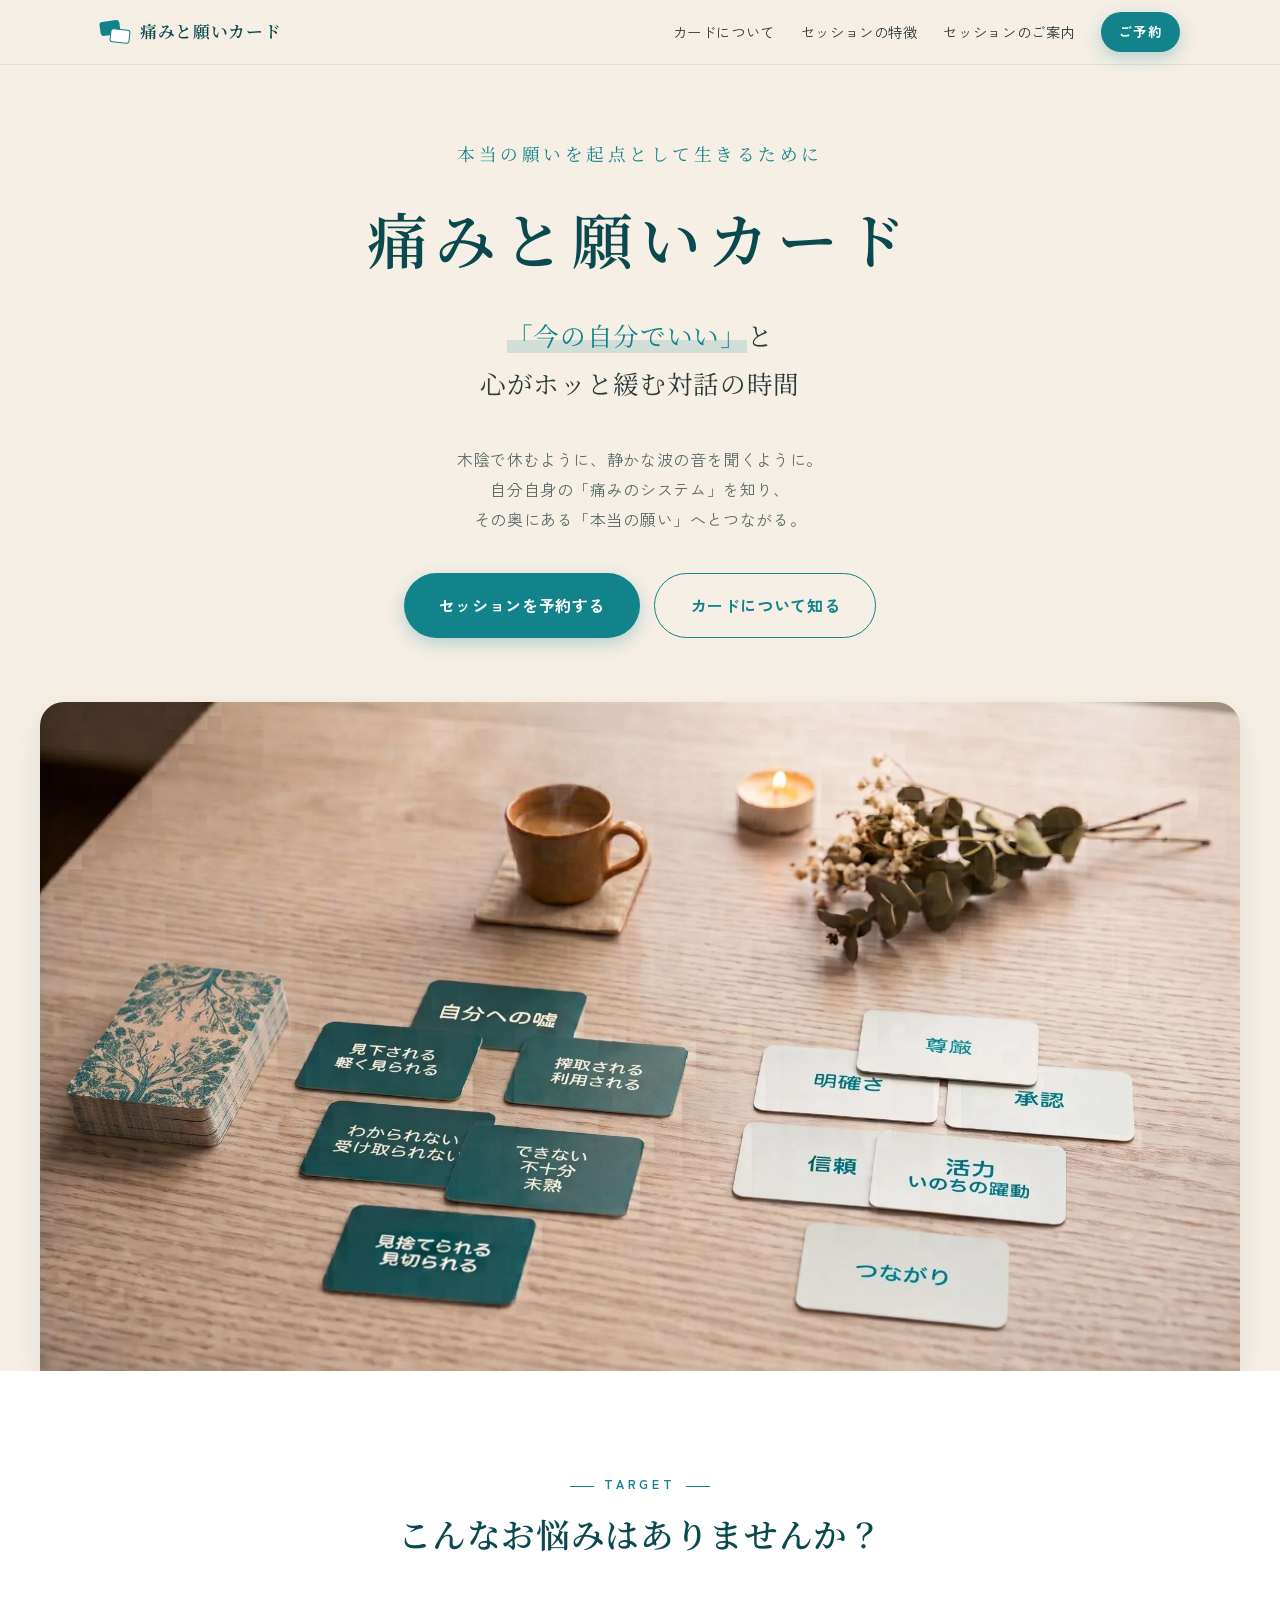
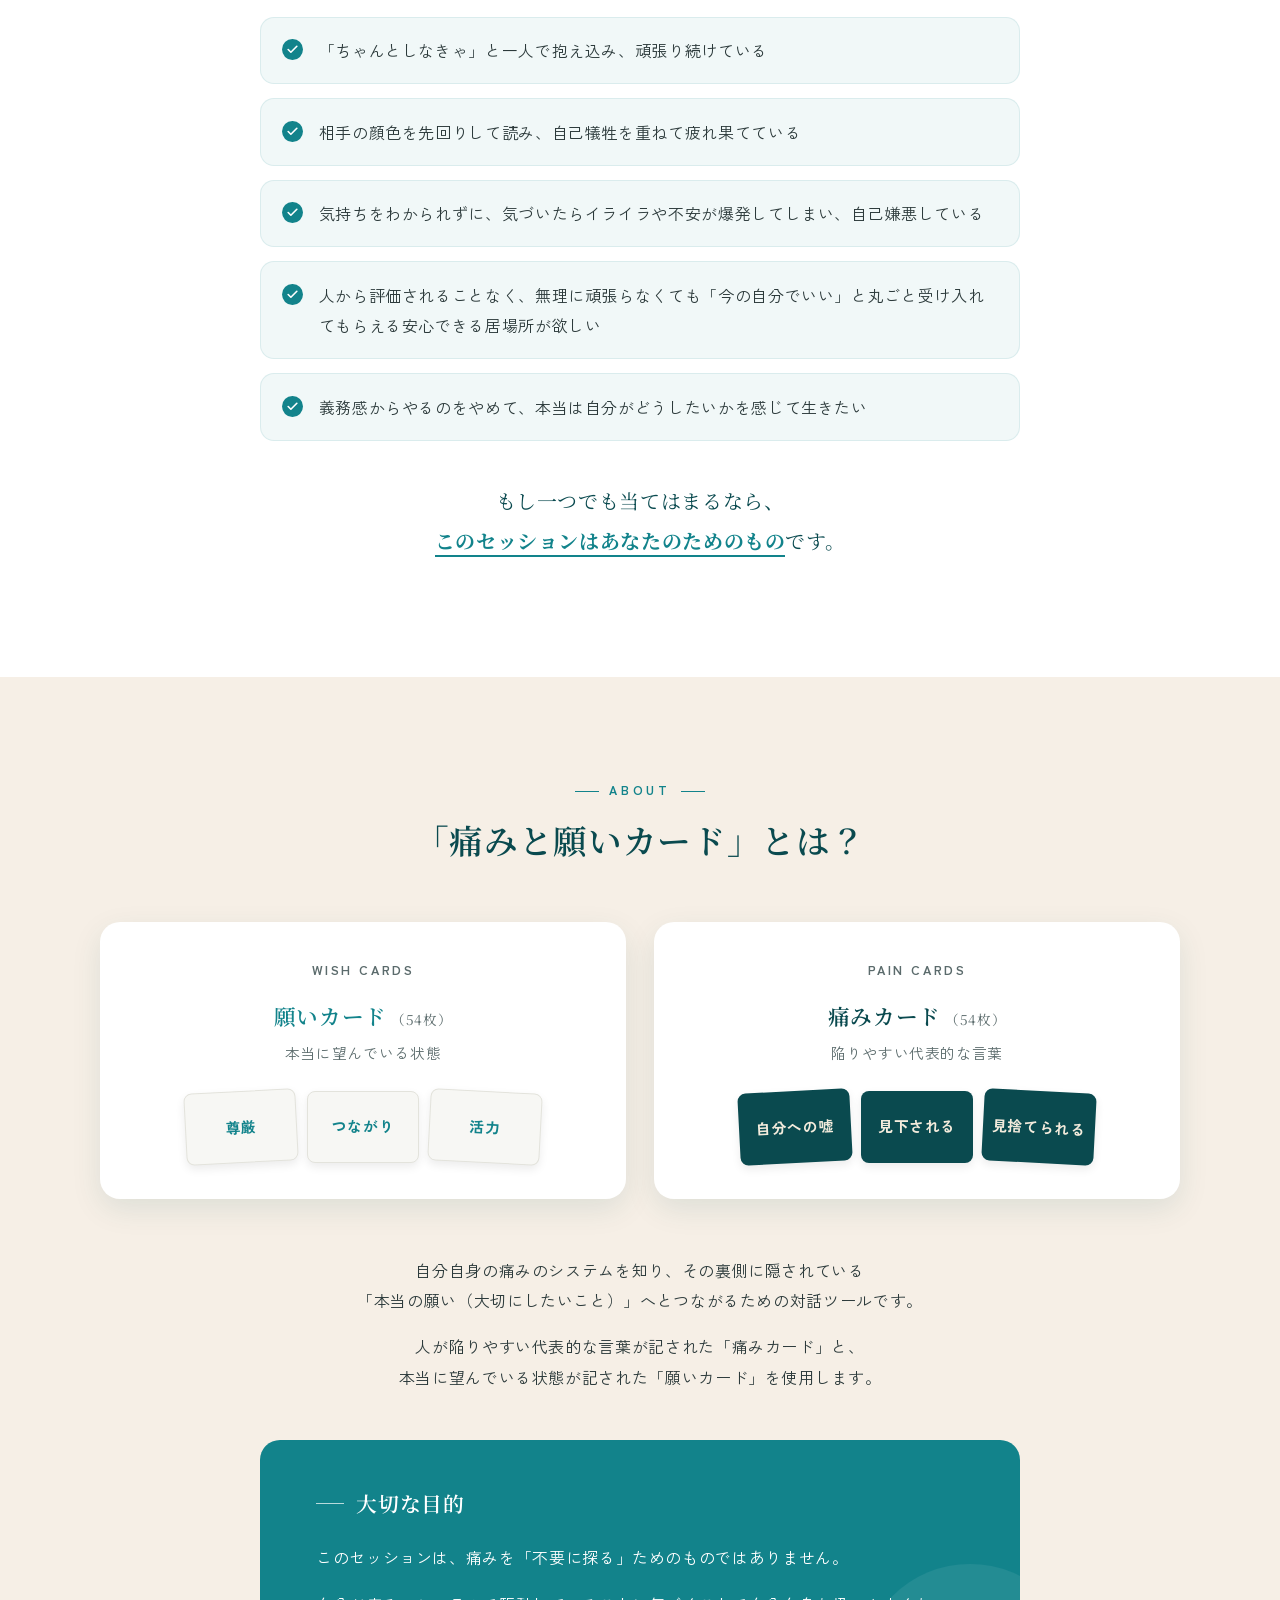
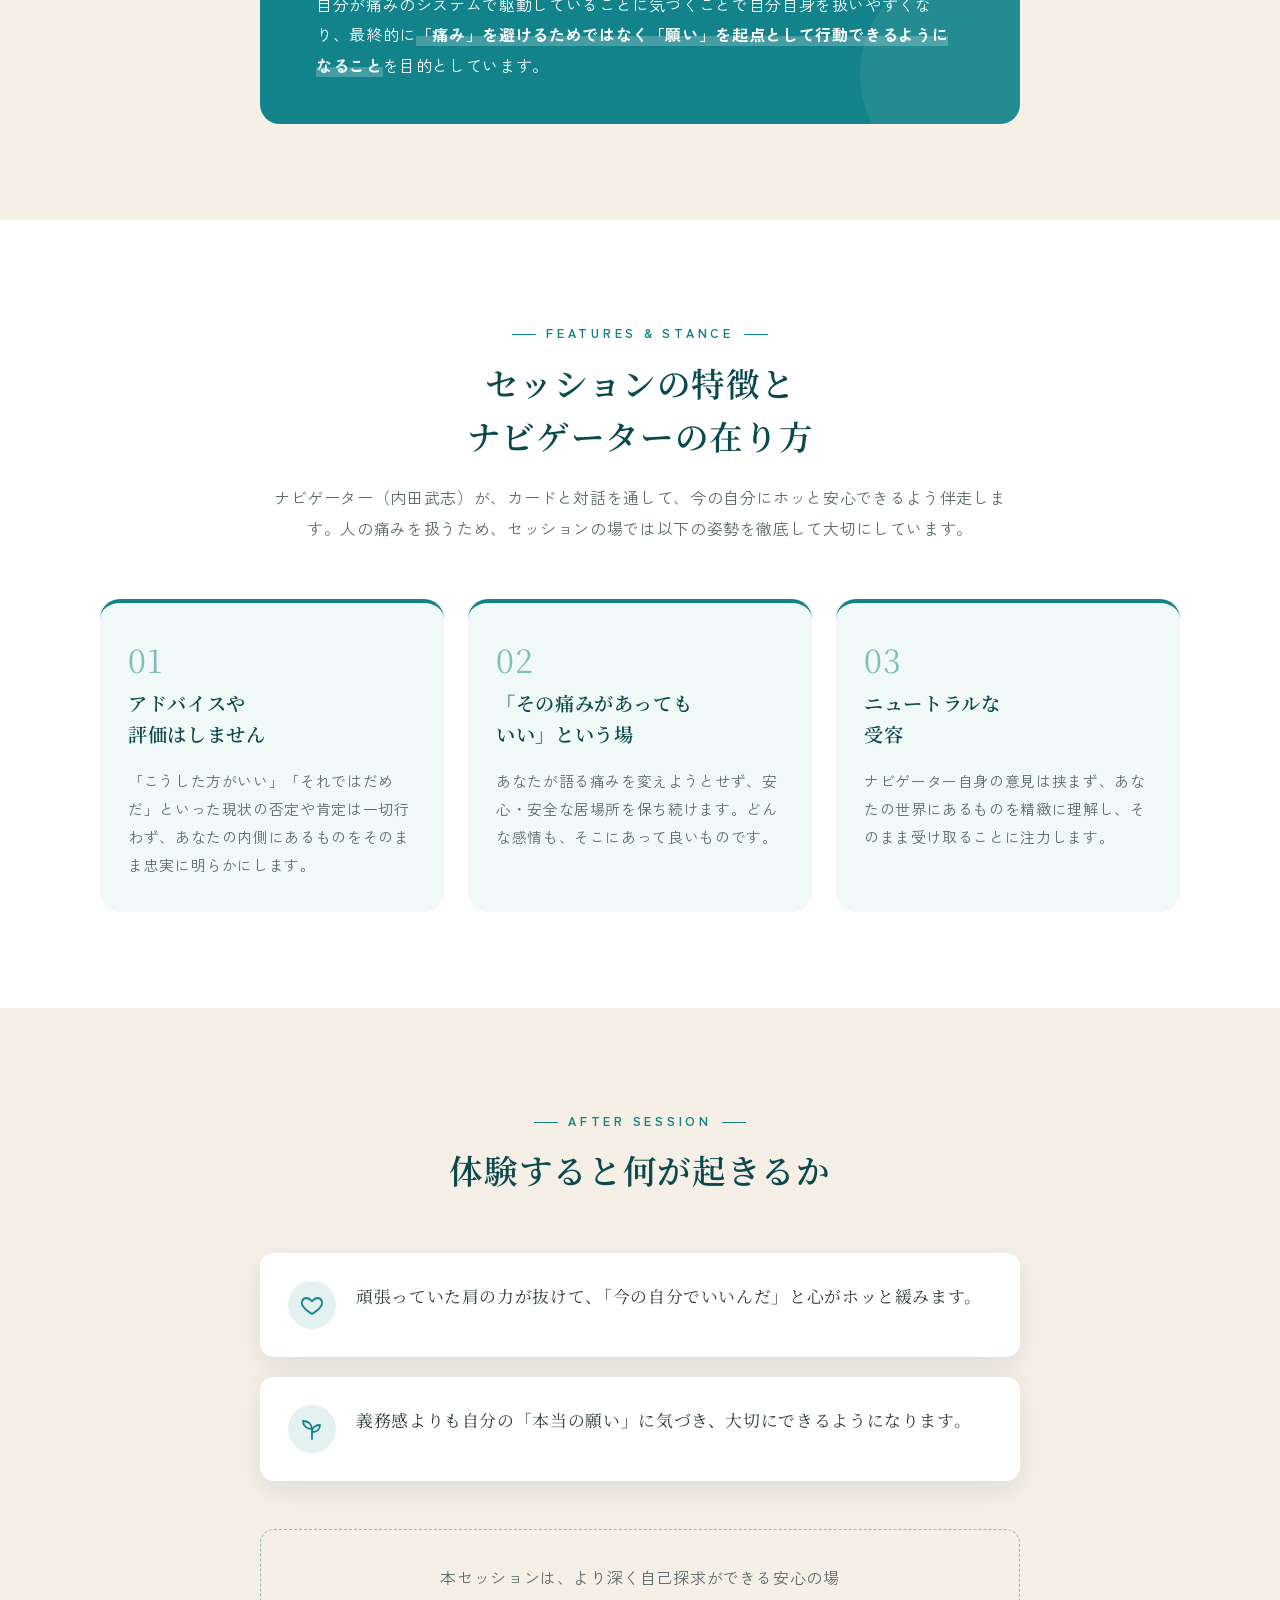
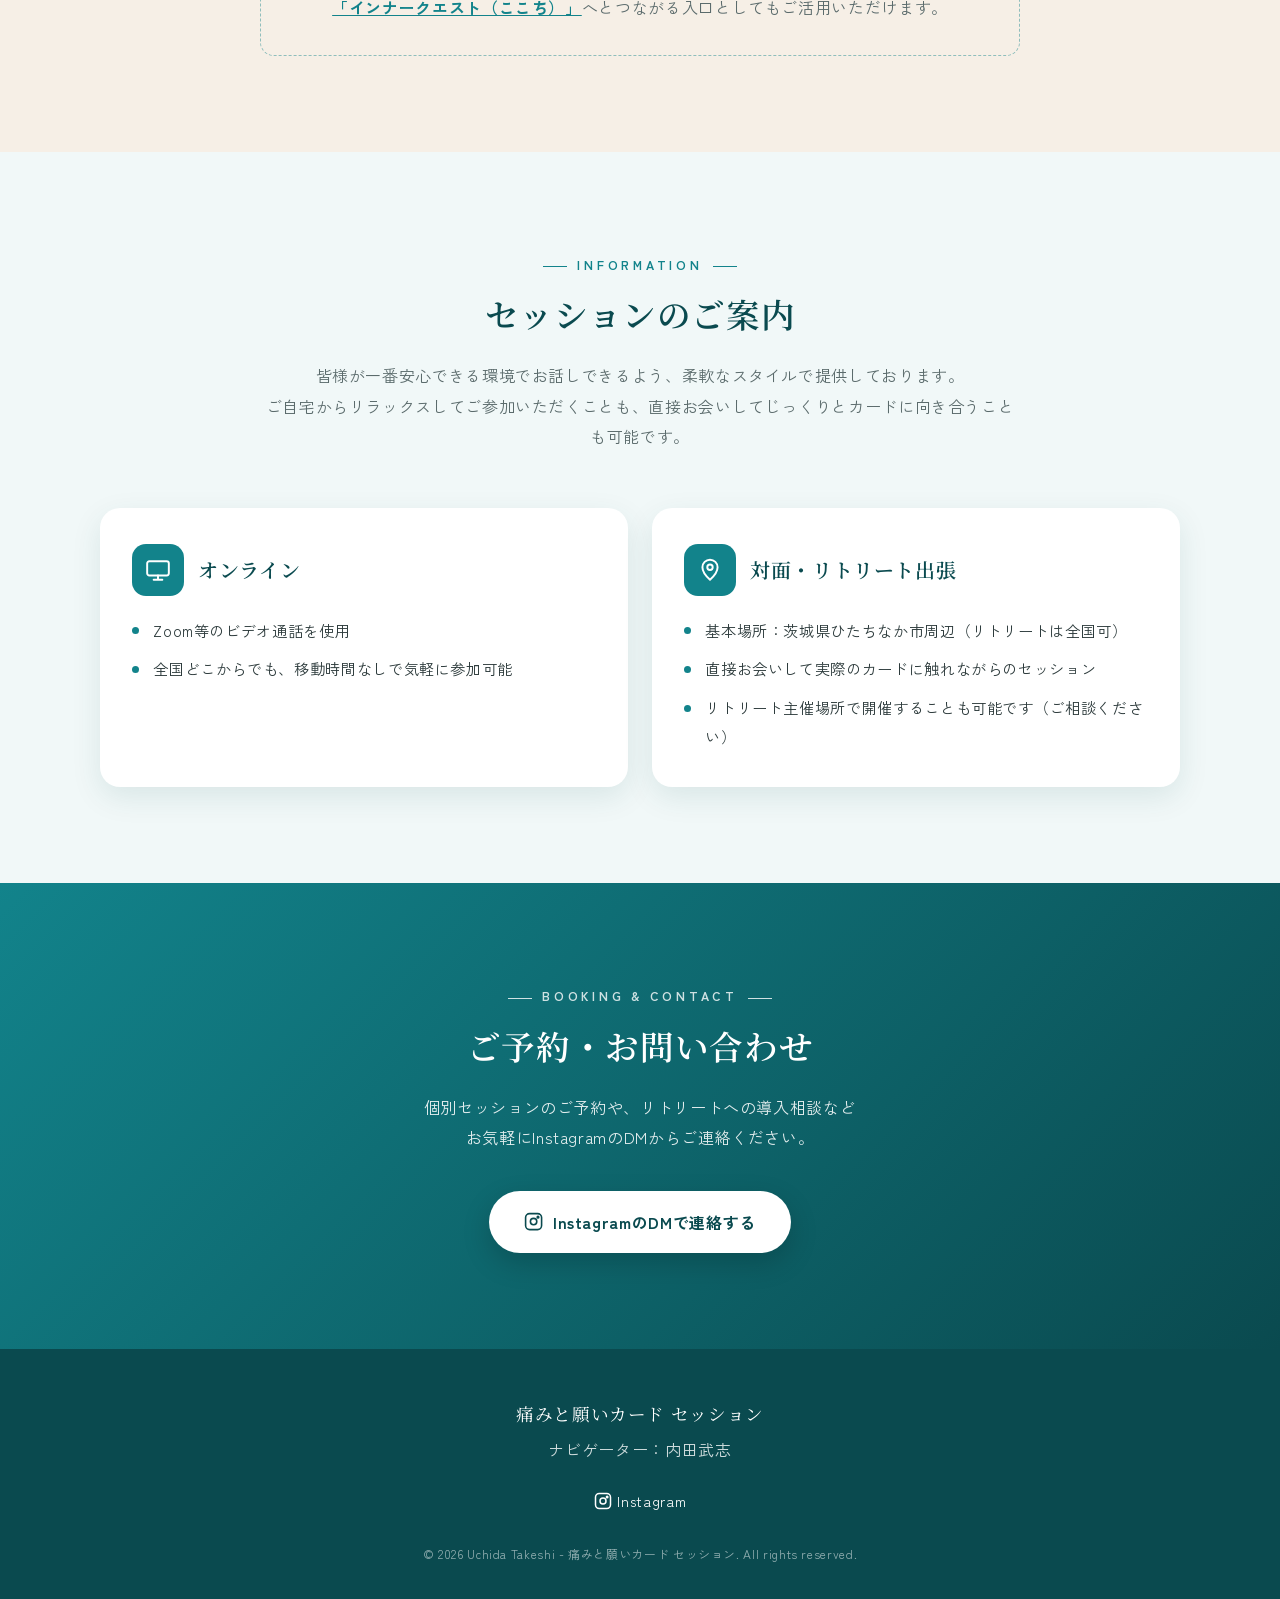
==== index.html @ 3045fc8a "Add landing page for 痛みと願いカード session Single-file responsive LP (index.html) using #12838b as the ma" ====
<!DOCTYPE html>
<html lang="ja">
<head>
  <meta charset="UTF-8">
  <meta name="viewport" content="width=device-width, initial-scale=1">
  <title>痛みと願いカード セッション｜本当の願いを起点として生きるために</title>
  <meta name="description" content="「今の自分でいい」と心がホッと緩む対話の時間。自分自身の「痛みのシステム」を知り、その奥にある「本当の願い」へとつながる、痛みと願いカードの個別セッション。オンライン・対面（茨城県ひたちなか市周辺）・リトリート出張に対応。">
  <meta name="theme-color" content="#12838b">

  <meta property="og:type" content="website">
  <meta property="og:title" content="痛みと願いカード セッション">
  <meta property="og:description" content="「今の自分でいい」と心がホッと緩む対話の時間。痛みのシステムを知り、その奥にある本当の願いへとつながる。">
  <meta property="og:image" content="https://tgunship.github.io/landing_page/images/ogp.jpg">
  <meta property="og:locale" content="ja_JP">
  <meta name="twitter:card" content="summary_large_image">

  <link rel="preconnect" href="https://fonts.googleapis.com">
  <link rel="preconnect" href="https://fonts.gstatic.com" crossorigin>
  <link href="https://fonts.googleapis.com/css2?family=Noto+Serif+JP:wght@400;500;600&family=Zen+Kaku+Gothic+New:wght@400;500;700&display=swap" rel="stylesheet">

  <style>
    :root {
      --main: #12838b;
      --main-dark: #0c5f65;
      --main-deep: #0a4a4f;
      --main-light: #e3f1f1;
      --main-pale: #f1f8f8;
      --wood: #f6efe6;
      --wood-dark: #e9dccb;
      --ink: #2c3a3b;
      --ink-soft: #5b6b6c;
      --white: #ffffff;
      --radius: 14px;
      --shadow: 0 10px 30px rgba(10, 74, 79, .10);
      --serif: "Noto Serif JP", "Hiragino Mincho ProN", "Yu Mincho", serif;
      --sans: "Zen Kaku Gothic New", "Hiragino Sans", "Yu Gothic", sans-serif;
    }

    *, *::before, *::after { box-sizing: border-box; }
    html { scroll-behavior: smooth; }
    body {
      margin: 0;
      font-family: var(--sans);
      color: var(--ink);
      background: var(--wood);
      line-height: 1.9;
      letter-spacing: .04em;
      -webkit-font-smoothing: antialiased;
    }
    img { max-width: 100%; height: auto; display: block; }
    a { color: var(--main); }
    p { margin: 0 0 1em; }

    .container { width: min(1080px, 100% - 32px); margin-inline: auto; }
    .narrow { width: min(760px, 100% - 32px); margin-inline: auto; }

    /* ---------- Header ---------- */
    .header {
      position: sticky; top: 0; z-index: 50;
      background: rgba(246, 239, 230, .9);
      backdrop-filter: blur(8px);
      -webkit-backdrop-filter: blur(8px);
      border-bottom: 1px solid rgba(18, 131, 139, .12);
    }
    .header__inner {
      display: flex; align-items: center; justify-content: space-between;
      height: 64px;
    }
    .logo {
      font-family: var(--serif); font-weight: 600; font-size: 1.05rem;
      color: var(--main-deep); text-decoration: none;
      display: flex; align-items: center; gap: .6em;
    }
    .logo__mark { position: relative; width: 30px; height: 22px; flex-shrink: 0; }
    .logo__mark::before, .logo__mark::after {
      content: ""; position: absolute; width: 20px; height: 14px; border-radius: 3px;
    }
    .logo__mark::before { left: 0; top: 0; background: var(--main); transform: rotate(-8deg); }
    .logo__mark::after { right: 0; bottom: 0; background: var(--white); border: 1.5px solid var(--main); transform: rotate(6deg); }
    .nav { display: flex; gap: 1.6rem; align-items: center; }
    .nav a { color: var(--ink); text-decoration: none; font-size: .9rem; }
    .nav a:hover { color: var(--main); }
    .nav .btn { padding: .55em 1.3em; font-size: .85rem; }
    @media (max-width: 820px) { .nav a:not(.btn) { display: none; } }

    /* ---------- Buttons ---------- */
    .btn {
      display: inline-flex; align-items: center; justify-content: center; gap: .6em;
      background: var(--main); color: var(--white) !important;
      text-decoration: none; font-weight: 700;
      padding: 1em 2.2em; border-radius: 999px;
      box-shadow: 0 6px 18px rgba(18, 131, 139, .28);
      transition: background .2s, transform .2s, box-shadow .2s;
    }
    .btn:hover { background: var(--main-dark); transform: translateY(-2px); box-shadow: 0 10px 24px rgba(18, 131, 139, .32); }
    .btn--outline {
      background: transparent; color: var(--main) !important;
      border: 1.5px solid var(--main); box-shadow: none;
    }
    .btn--outline:hover { background: var(--main); color: var(--white) !important; }
    .btn svg { width: 1.2em; height: 1.2em; flex-shrink: 0; }

    /* ---------- Section common ---------- */
    section { padding: 96px 0; }
    @media (max-width: 640px) { section { padding: 72px 0; } }
    .section-head { text-align: center; margin-bottom: 56px; }
    .eyebrow {
      display: inline-block; font-size: .78rem; font-weight: 700;
      letter-spacing: .3em; color: var(--main);
      margin-bottom: .8em;
    }
    .eyebrow::before, .eyebrow::after {
      content: ""; display: inline-block; width: 24px; height: 1px;
      background: currentColor; vertical-align: middle; margin: 0 .8em;
    }
    .section-title {
      font-family: var(--serif); font-weight: 600;
      font-size: clamp(1.45rem, 3.6vw, 2.1rem);
      line-height: 1.6; margin: 0; color: var(--main-deep);
    }
    .lead { color: var(--ink-soft); margin-top: 1.2em; }

    /* ---------- Hero ---------- */
    .hero { padding: 72px 0 0; text-align: center; overflow: hidden; }
    .hero__sub {
      font-family: var(--serif); color: var(--main);
      font-size: clamp(.95rem, 2.4vw, 1.1rem); letter-spacing: .2em;
      margin-bottom: 1.4em;
    }
    .hero__title {
      font-family: var(--serif); font-weight: 600;
      font-size: clamp(2.2rem, 7vw, 3.8rem);
      line-height: 1.4; margin: 0 0 .5em; color: var(--main-deep);
      letter-spacing: .12em;
    }
    .hero__catch {
      font-family: var(--serif); font-size: clamp(1.15rem, 3.4vw, 1.6rem);
      line-height: 1.9; margin: 0 0 1.4em; color: var(--ink);
    }
    .hero__catch em {
      font-style: normal; color: var(--main);
      background: linear-gradient(transparent 65%, rgba(18, 131, 139, .16) 65%);
    }
    .hero__text { color: var(--ink-soft); margin-bottom: 2.4em; }
    @media (max-width: 640px) {
      .hero { padding-top: 56px; }
      .hero__text { font-size: .9rem; letter-spacing: .02em; }
    }
    .hero__actions { display: flex; gap: 14px; justify-content: center; flex-wrap: wrap; }
    .hero__visual {
      margin: 64px auto 0; width: min(1200px, 100% - 32px);
      border-radius: 24px 24px 0 0; overflow: hidden;
      box-shadow: var(--shadow);
    }
    .hero__visual img { width: 100%; aspect-ratio: 2000 / 1116; object-fit: cover; }

    /* ---------- Target ---------- */
    .target { background: var(--white); }
    .check-list { list-style: none; padding: 0; margin: 0; display: grid; gap: 14px; }
    .check-list li {
      position: relative; padding: 1.1em 1.4em 1.1em 3.6em;
      background: var(--main-pale); border-radius: var(--radius);
      border: 1px solid rgba(18, 131, 139, .1);
    }
    .check-list li::before {
      content: ""; position: absolute; left: 1.3em; top: 1.35em;
      width: 1.3em; height: 1.3em; border-radius: 50%;
      background: var(--main) url("data:image/svg+xml,%3Csvg xmlns='http://www.w3.org/2000/svg' viewBox='0 0 24 24' fill='none' stroke='white' stroke-width='3' stroke-linecap='round' stroke-linejoin='round'%3E%3Cpolyline points='20 6 9 17 4 12'/%3E%3C/svg%3E") center / 62% no-repeat;
    }
    .target__msg {
      margin-top: 40px; text-align: center;
      font-family: var(--serif); font-size: clamp(1.05rem, 2.8vw, 1.25rem);
      color: var(--main-deep); line-height: 2;
    }
    .target__msg strong { color: var(--main); border-bottom: 2px solid var(--main); }

    /* ---------- About ---------- */
    .about__cards {
      display: grid; grid-template-columns: 1fr 1fr; gap: 28px;
      margin-bottom: 56px;
    }
    @media (max-width: 720px) { .about__cards { grid-template-columns: 1fr; } }
    .deck {
      background: var(--white); border-radius: 20px; padding: 36px 28px;
      box-shadow: var(--shadow); text-align: center;
    }
    .deck__label { font-size: .8rem; font-weight: 700; letter-spacing: .2em; color: var(--ink-soft); }
    .deck__name { font-family: var(--serif); font-size: 1.35rem; font-weight: 600; margin: .2em 0 .1em; }
    .deck__name small { font-size: .85rem; font-weight: 400; margin-left: .3em; color: var(--ink-soft); }
    .deck__desc { font-size: .92rem; color: var(--ink-soft); margin-bottom: 24px; }
    .mini-cards { display: flex; justify-content: center; gap: 10px; flex-wrap: wrap; }
    .mini-card {
      width: 112px; height: 72px; border-radius: 8px;
      display: grid; place-items: center; text-align: center;
      font-weight: 700; font-size: .92rem; line-height: 1.4;
      box-shadow: 0 4px 10px rgba(0,0,0,.08);
    }
    .mini-card:nth-child(1) { transform: rotate(-3deg); }
    .mini-card:nth-child(3) { transform: rotate(3deg); }
    .deck--pain .deck__name { color: var(--main-deep); }
    .deck--pain .mini-card { background: var(--main-deep); color: #f3ebdc; }
    .deck--wish .deck__name { color: var(--main); }
    .deck--wish .mini-card { background: #f7f7f4; color: var(--main); border: 1px solid #e3e3dc; }
    @media (max-width: 640px) {
      .deck { padding: 32px 16px; }
      .mini-cards { gap: 6px; flex-wrap: nowrap; }
      .mini-card { width: 92px; height: 62px; font-size: .8rem; }
    }

    .about__body { text-align: center; }
    .about__body p { color: var(--ink); }
    .purpose {
      margin-top: 48px; background: var(--main); color: var(--white);
      border-radius: 20px; padding: 44px clamp(24px, 5vw, 56px);
      position: relative; overflow: hidden;
    }
    .purpose::after {
      content: ""; position: absolute; right: -60px; bottom: -60px;
      width: 220px; height: 220px; border-radius: 50%;
      background: rgba(255,255,255,.07);
    }
    .purpose h3 {
      font-family: var(--serif); font-weight: 600; font-size: 1.3rem;
      margin: 0 0 .9em; display: flex; align-items: center; gap: .6em;
    }
    .purpose h3::before { content: ""; width: 28px; height: 1px; background: rgba(255,255,255,.7); }
    .purpose p { position: relative; z-index: 1; }
    .purpose p:last-child { margin-bottom: 0; }
    .purpose strong { background: linear-gradient(transparent 60%, rgba(255,255,255,.22) 60%); }

    /* ---------- Features ---------- */
    .features { background: var(--white); }
    .features__grid { display: grid; grid-template-columns: repeat(3, 1fr); gap: 24px; }
    @media (max-width: 860px) { .features__grid { grid-template-columns: 1fr; } }
    .feature {
      background: var(--main-pale); border-radius: 20px; padding: 40px 28px 32px;
      border-top: 4px solid var(--main);
    }
    .feature__num {
      font-family: var(--serif); font-size: 2rem; color: var(--main);
      line-height: 1; opacity: .5; margin-bottom: .4em;
    }
    .feature h3 {
      font-family: var(--serif); font-weight: 600; font-size: 1.2rem;
      line-height: 1.6; margin: 0 0 .9em; color: var(--main-deep);
    }
    .feature p { font-size: .93rem; color: var(--ink-soft); margin: 0; }

    /* ---------- After ---------- */
    .after__list { display: grid; gap: 20px; margin: 0 0 48px; padding: 0; list-style: none; }
    .after__list li {
      display: flex; gap: 20px; align-items: flex-start;
      background: var(--white); border-radius: var(--radius);
      padding: 28px; box-shadow: var(--shadow);
      font-family: var(--serif); font-size: 1.05rem; line-height: 1.9;
    }
    .after__icon {
      flex-shrink: 0; width: 48px; height: 48px; border-radius: 50%;
      background: var(--main-light); display: grid; place-items: center; color: var(--main);
    }
    .after__icon svg { width: 24px; height: 24px; }
    .after__next {
      text-align: center; padding: 32px 24px;
      border: 1px dashed rgba(18, 131, 139, .45); border-radius: var(--radius);
      color: var(--ink-soft);
    }
    .after__next a { font-weight: 700; }

    /* ---------- Information ---------- */
    .info { background: var(--main-pale); }
    .plans { display: grid; grid-template-columns: 1fr 1fr; gap: 24px; }
    @media (max-width: 720px) { .plans { grid-template-columns: 1fr; } }
    .plan {
      background: var(--white); border-radius: 20px; padding: 36px 32px;
      box-shadow: var(--shadow);
    }
    .plan__head { display: flex; align-items: center; gap: 14px; margin-bottom: 20px; }
    .plan__icon {
      width: 52px; height: 52px; border-radius: 14px; flex-shrink: 0;
      background: var(--main); color: var(--white); display: grid; place-items: center;
    }
    .plan__icon svg { width: 26px; height: 26px; }
    .plan h3 { font-family: var(--serif); font-weight: 600; font-size: 1.25rem; margin: 0; color: var(--main-deep); }
    .plan ul { margin: 0; padding: 0; list-style: none; display: grid; gap: 10px; }
    .plan li { position: relative; padding-left: 1.4em; font-size: .95rem; }
    .plan li::before {
      content: ""; position: absolute; left: 0; top: .78em;
      width: 7px; height: 7px; border-radius: 50%; background: var(--main);
    }

    /* ---------- Contact ---------- */
    .contact {
      background: linear-gradient(135deg, var(--main) 0%, var(--main-deep) 100%);
      color: var(--white); text-align: center;
    }
    .contact .eyebrow { color: rgba(255,255,255,.8); }
    .contact .section-title { color: var(--white); }
    .contact p { color: rgba(255,255,255,.88); }
    .contact .btn {
      background: var(--white); color: var(--main-deep) !important;
      margin-top: 1.4em; box-shadow: 0 10px 28px rgba(0,0,0,.18);
    }
    .contact .btn:hover { background: var(--wood); }

    /* ---------- Footer ---------- */
    .footer { background: var(--main-deep); color: rgba(255,255,255,.8); padding: 48px 0 32px; text-align: center; }
    .footer__name { font-family: var(--serif); font-size: 1.1rem; color: var(--white); margin-bottom: .2em; }
    .footer__nav { display: flex; justify-content: center; gap: 1.4em; margin: 1.4em 0; }
    .footer__nav a { color: var(--white); display: inline-flex; align-items: center; gap: .4em; text-decoration: none; font-size: .9rem; }
    .footer__nav a:hover { text-decoration: underline; }
    .footer__nav svg { width: 18px; height: 18px; }
    .footer small { font-size: .75rem; opacity: .7; }

    /* ---------- Fade-in ---------- */
    .reveal { opacity: 0; transform: translateY(24px); transition: opacity .9s ease, transform .9s ease; }
    .reveal.is-visible { opacity: 1; transform: none; }
    @media (prefers-reduced-motion: reduce) {
      html { scroll-behavior: auto; }
      .reveal { opacity: 1; transform: none; transition: none; }
    }

    .pc-only { display: inline; }
    @media (max-width: 640px) { .pc-only { display: none; } }
  </style>
</head>
<body>

  <!-- Header -->
  <header class="header">
    <div class="container header__inner">
      <a href="#top" class="logo"><span class="logo__mark" aria-hidden="true"></span>痛みと願いカード</a>
      <nav class="nav" aria-label="メインナビゲーション">
        <a href="#about">カードについて</a>
        <a href="#features">セッションの特徴</a>
        <a href="#info">セッションのご案内</a>
        <a href="#contact" class="btn">ご予約</a>
      </nav>
    </div>
  </header>

  <main id="top">

    <!-- Hero -->
    <section class="hero">
      <div class="narrow">
        <p class="hero__sub reveal">本当の願いを起点として生きるために</p>
        <h1 class="hero__title reveal">痛みと願いカード</h1>
        <p class="hero__catch reveal"><em>「今の自分でいい」</em>と<br>心がホッと緩む対話の時間</p>
        <p class="hero__text reveal">
          木陰で休むように、静かな波の音を聞くように。<br>
          自分自身の「痛みのシステム」を知り、<br>
          その奥にある「本当の願い」へとつながる。
        </p>
        <div class="hero__actions reveal">
          <a href="#contact" class="btn">セッションを予約する</a>
          <a href="#about" class="btn btn--outline">カードについて知る</a>
        </div>
      </div>
      <div class="hero__visual reveal">
        <picture>
          <source srcset="images/hero.webp" type="image/webp">
          <img src="images/hero.jpg" width="2000" height="1116"
               alt="木のテーブルの上に並べられた痛みカード（深緑）と願いカード（白）。痛みカードには「自分への嘘」「見下される」、願いカードには「尊厳」「つながり」などの言葉が記されている">
        </picture>
      </div>
    </section>

    <!-- Target -->
    <section class="target" id="target">
      <div class="narrow">
        <div class="section-head reveal">
          <span class="eyebrow">TARGET</span>
          <h2 class="section-title">こんなお悩みはありませんか？</h2>
        </div>
        <ul class="check-list">
          <li class="reveal">「ちゃんとしなきゃ」と一人で抱え込み、頑張り続けている</li>
          <li class="reveal">相手の顔色を先回りして読み、自己犠牲を重ねて疲れ果てている</li>
          <li class="reveal">気持ちをわかられずに、気づいたらイライラや不安が爆発してしまい、自己嫌悪している</li>
          <li class="reveal">人から評価されることなく、無理に頑張らなくても「今の自分でいい」と丸ごと受け入れてもらえる安心できる居場所が欲しい</li>
          <li class="reveal">義務感からやるのをやめて、本当は自分がどうしたいかを感じて生きたい</li>
        </ul>
        <p class="target__msg reveal">もし一つでも当てはまるなら、<br><strong>このセッションはあなたのためのもの</strong>です。</p>
      </div>
    </section>

    <!-- About -->
    <section class="about" id="about">
      <div class="container">
        <div class="section-head reveal">
          <span class="eyebrow">ABOUT</span>
          <h2 class="section-title">「痛みと願いカード」とは？</h2>
        </div>

        <div class="about__cards">
          <div class="deck deck--wish reveal">
            <p class="deck__label">WISH CARDS</p>
            <p class="deck__name">願いカード<small>（54枚）</small></p>
            <p class="deck__desc">本当に望んでいる状態</p>
            <div class="mini-cards" aria-hidden="true">
              <span class="mini-card">尊厳</span>
              <span class="mini-card">つながり</span>
              <span class="mini-card">活力</span>
            </div>
          </div>
          <div class="deck deck--pain reveal">
            <p class="deck__label">PAIN CARDS</p>
            <p class="deck__name">痛みカード<small>（54枚）</small></p>
            <p class="deck__desc">陥りやすい代表的な言葉</p>
            <div class="mini-cards" aria-hidden="true">
              <span class="mini-card">自分への嘘</span>
              <span class="mini-card">見下される</span>
              <span class="mini-card">見捨てられる</span>
            </div>
          </div>
        </div>

        <div class="narrow about__body reveal">
          <p>自分自身の痛みのシステムを知り、その裏側に隠されている<br class="pc-only">「本当の願い（大切にしたいこと）」へとつながるための対話ツールです。</p>
          <p>人が陥りやすい代表的な言葉が記された「痛みカード」と、<br class="pc-only">本当に望んでいる状態が記された「願いカード」を使用します。</p>
        </div>

        <div class="narrow purpose reveal">
          <h3>大切な目的</h3>
          <p>このセッションは、痛みを「不要に探る」ためのものではありません。</p>
          <p>自分が痛みのシステムで駆動していることに気づくことで自分自身を扱いやすくなり、最終的に<strong>「痛み」を避けるためではなく「願い」を起点として行動できるようになること</strong>を目的としています。</p>
        </div>
      </div>
    </section>

    <!-- Features -->
    <section class="features" id="features">
      <div class="container">
        <div class="section-head reveal">
          <span class="eyebrow">FEATURES &amp; STANCE</span>
          <h2 class="section-title">セッションの特徴と<br>ナビゲーターの在り方</h2>
          <p class="lead narrow">ナビゲーター（内田武志）が、カードと対話を通して、今の自分にホッと安心できるよう伴走します。人の痛みを扱うため、セッションの場では以下の姿勢を徹底して大切にしています。</p>
        </div>
        <div class="features__grid">
          <article class="feature reveal">
            <div class="feature__num">01</div>
            <h3>アドバイスや<br>評価はしません</h3>
            <p>「こうした方がいい」「それではだめだ」といった現状の否定や肯定は一切行わず、あなたの内側にあるものをそのまま忠実に明らかにします。</p>
          </article>
          <article class="feature reveal">
            <div class="feature__num">02</div>
            <h3>「その痛みがあっても<br>いい」という場</h3>
            <p>あなたが語る痛みを変えようとせず、安心・安全な居場所を保ち続けます。どんな感情も、そこにあって良いものです。</p>
          </article>
          <article class="feature reveal">
            <div class="feature__num">03</div>
            <h3>ニュートラルな<br>受容</h3>
            <p>ナビゲーター自身の意見は挟まず、あなたの世界にあるものを精緻に理解し、そのまま受け取ることに注力します。</p>
          </article>
        </div>
      </div>
    </section>

    <!-- After session -->
    <section class="after" id="after">
      <div class="narrow">
        <div class="section-head reveal">
          <span class="eyebrow">AFTER SESSION</span>
          <h2 class="section-title">体験すると何が起きるか</h2>
        </div>
        <ul class="after__list">
          <li class="reveal">
            <span class="after__icon" aria-hidden="true">
              <svg viewBox="0 0 24 24" fill="none" stroke="currentColor" stroke-width="1.8" stroke-linecap="round" stroke-linejoin="round"><path d="M12 21s-7-4.35-9.5-8.5C.8 9.6 2.5 5 6.5 5c2.1 0 3.5 1.2 5.5 3.2C14 6.2 15.4 5 17.5 5c4 0 5.7 4.6 4 7.5C19 16.65 12 21 12 21z"/></svg>
            </span>
            <span>頑張っていた肩の力が抜けて、「今の自分でいいんだ」と心がホッと緩みます。</span>
          </li>
          <li class="reveal">
            <span class="after__icon" aria-hidden="true">
              <svg viewBox="0 0 24 24" fill="none" stroke="currentColor" stroke-width="1.8" stroke-linecap="round" stroke-linejoin="round"><path d="M12 22V12"/><path d="M12 12C12 7 8 4 3 4c0 5 4 8 9 8z"/><path d="M12 15c0-4 3-7 8-7 0 4-3 7-8 7z"/></svg>
            </span>
            <span>義務感よりも自分の「本当の願い」に気づき、大切にできるようになります。</span>
          </li>
        </ul>
        <div class="after__next reveal">
          本セッションは、より深く自己探求ができる安心の場<br>
          <a href="https://sites.google.com/view/kokochi-innerquest/" target="_blank" rel="noopener">「インナークエスト（ここち）」</a>へとつながる入口としてもご活用いただけます。
        </div>
      </div>
    </section>

    <!-- Information -->
    <section class="info" id="info">
      <div class="container">
        <div class="section-head reveal">
          <span class="eyebrow">INFORMATION</span>
          <h2 class="section-title">セッションのご案内</h2>
          <p class="lead narrow">皆様が一番安心できる環境でお話しできるよう、柔軟なスタイルで提供しております。<br class="pc-only">ご自宅からリラックスしてご参加いただくことも、直接お会いしてじっくりとカードに向き合うことも可能です。</p>
        </div>
        <div class="plans">
          <article class="plan reveal">
            <div class="plan__head">
              <span class="plan__icon" aria-hidden="true">
                <svg viewBox="0 0 24 24" fill="none" stroke="currentColor" stroke-width="1.8" stroke-linecap="round" stroke-linejoin="round"><rect x="2" y="4" width="20" height="13" rx="2"/><path d="M8 21h8M12 17v4"/></svg>
              </span>
              <h3>オンライン</h3>
            </div>
            <ul>
              <li>Zoom等のビデオ通話を使用</li>
              <li>全国どこからでも、移動時間なしで気軽に参加可能</li>
            </ul>
          </article>
          <article class="plan reveal">
            <div class="plan__head">
              <span class="plan__icon" aria-hidden="true">
                <svg viewBox="0 0 24 24" fill="none" stroke="currentColor" stroke-width="1.8" stroke-linecap="round" stroke-linejoin="round"><path d="M12 21s-7-6.2-7-11.5A7 7 0 0 1 19 9.5C19 14.8 12 21 12 21z"/><circle cx="12" cy="9.5" r="2.5"/></svg>
              </span>
              <h3>対面・リトリート出張</h3>
            </div>
            <ul>
              <li>基本場所：茨城県ひたちなか市周辺（リトリートは全国可）</li>
              <li>直接お会いして実際のカードに触れながらのセッション</li>
              <li>リトリート主催場所で開催することも可能です（ご相談ください）</li>
            </ul>
          </article>
        </div>
      </div>
    </section>

    <!-- Contact -->
    <section class="contact" id="contact">
      <div class="narrow">
        <div class="reveal">
          <span class="eyebrow">BOOKING &amp; CONTACT</span>
          <h2 class="section-title">ご予約・お問い合わせ</h2>
          <p class="lead">個別セッションのご予約や、リトリートへの導入相談など<br class="pc-only">お気軽にInstagramのDMからご連絡ください。</p>
          <a href="https://www.instagram.com/takeshi.uchida.5203/" class="btn" target="_blank" rel="noopener">
            <svg viewBox="0 0 24 24" fill="none" stroke="currentColor" stroke-width="2" stroke-linecap="round" stroke-linejoin="round" aria-hidden="true"><rect x="2" y="2" width="20" height="20" rx="5"/><circle cx="12" cy="12" r="4"/><circle cx="17.5" cy="6.5" r="1" fill="currentColor"/></svg>
            InstagramのDMで連絡する
          </a>
        </div>
      </div>
    </section>

  </main>

  <!-- Footer -->
  <footer class="footer">
    <div class="container">
      <p class="footer__name">痛みと願いカード セッション</p>
      <p>ナビゲーター：内田武志</p>
      <nav class="footer__nav" aria-label="SNS">
        <a href="https://www.instagram.com/takeshi.uchida.5203/" target="_blank" rel="noopener">
          <svg viewBox="0 0 24 24" fill="none" stroke="currentColor" stroke-width="2" stroke-linecap="round" stroke-linejoin="round" aria-hidden="true"><rect x="2" y="2" width="20" height="20" rx="5"/><circle cx="12" cy="12" r="4"/><circle cx="17.5" cy="6.5" r="1" fill="currentColor"/></svg>
          Instagram
        </a>
      </nav>
      <small>&copy; 2026 Uchida Takeshi - 痛みと願いカード セッション. All rights reserved.</small>
    </div>
  </footer>

  <script>
    // スクロールでふわっと表示
    (function () {
      var items = document.querySelectorAll('.reveal');
      if (!('IntersectionObserver' in window)) {
        items.forEach(function (el) { el.classList.add('is-visible'); });
        return;
      }
      var io = new IntersectionObserver(function (entries) {
        entries.forEach(function (entry) {
          if (entry.isIntersecting) {
            entry.target.classList.add('is-visible');
            io.unobserve(entry.target);
          }
        });
      }, { rootMargin: '0px 0px -8% 0px' });
      items.forEach(function (el) { io.observe(el); });
    })();
  </script>
</body>
</html>
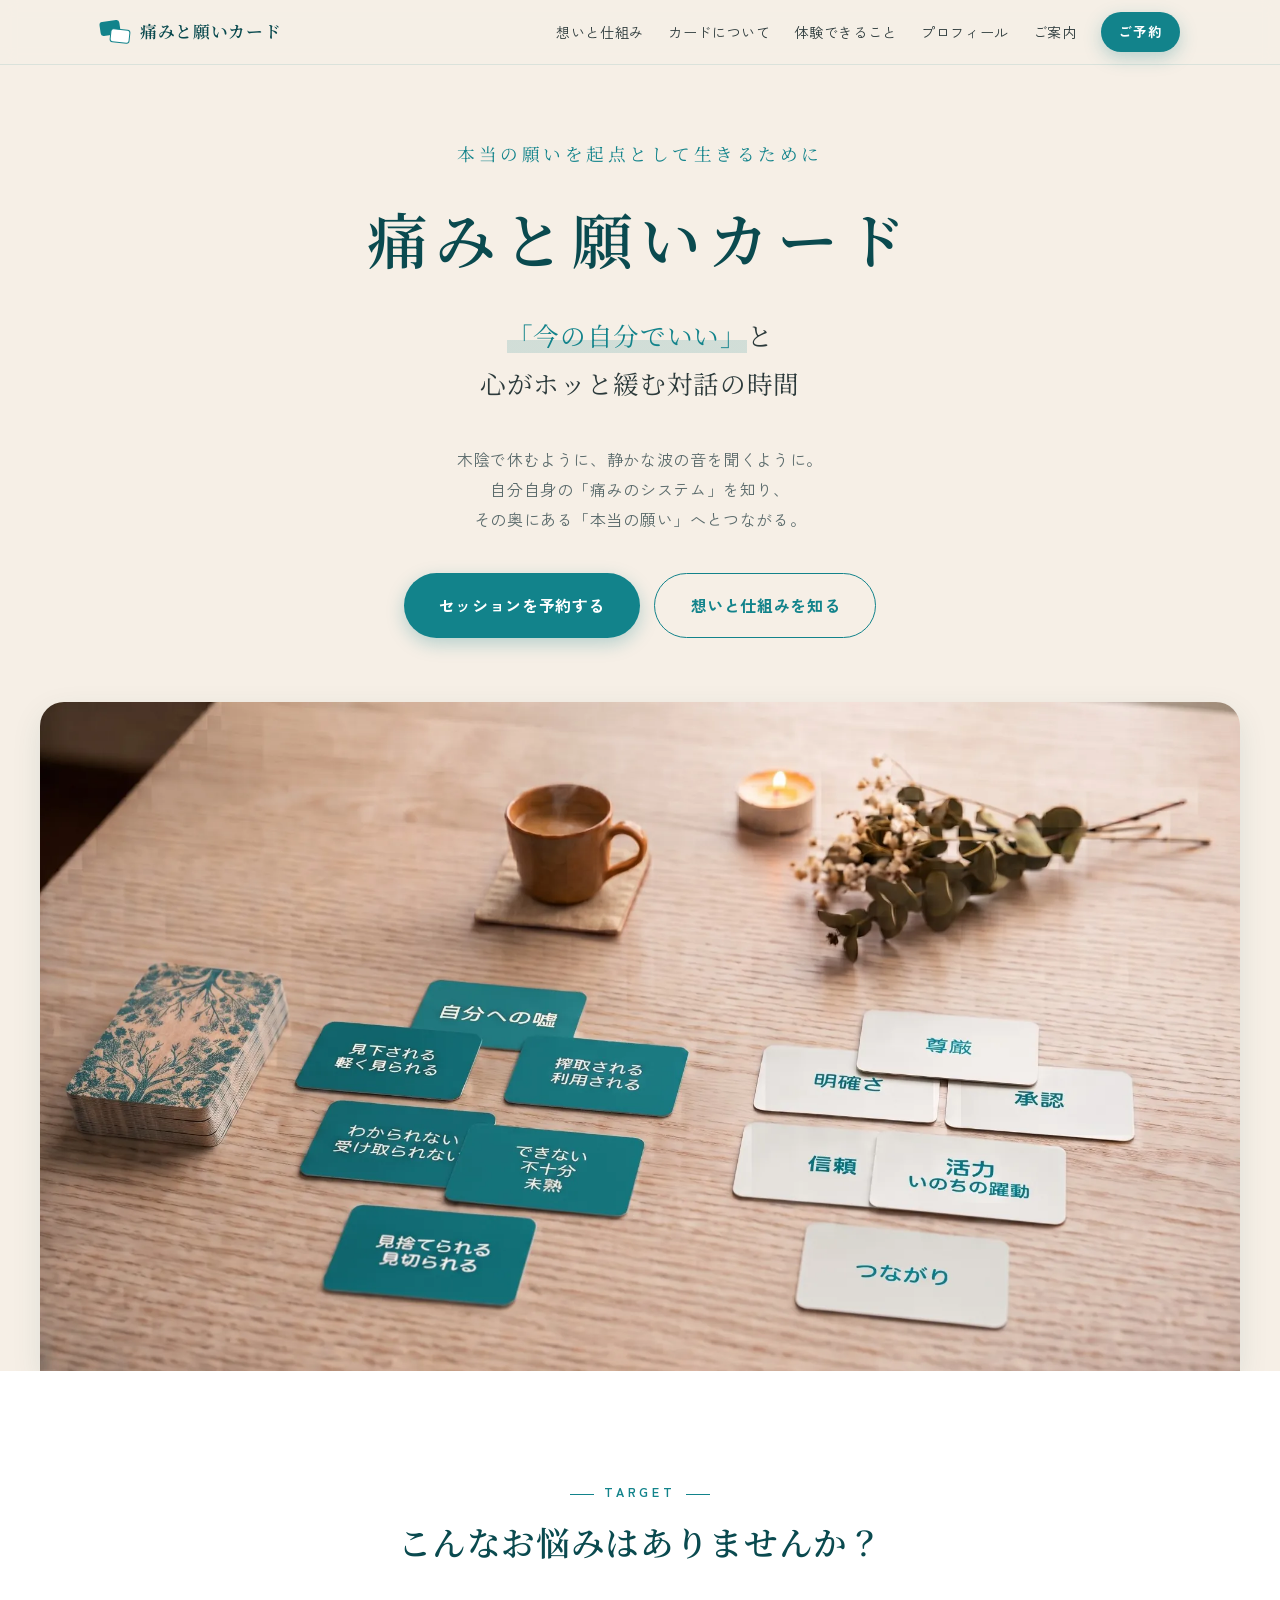
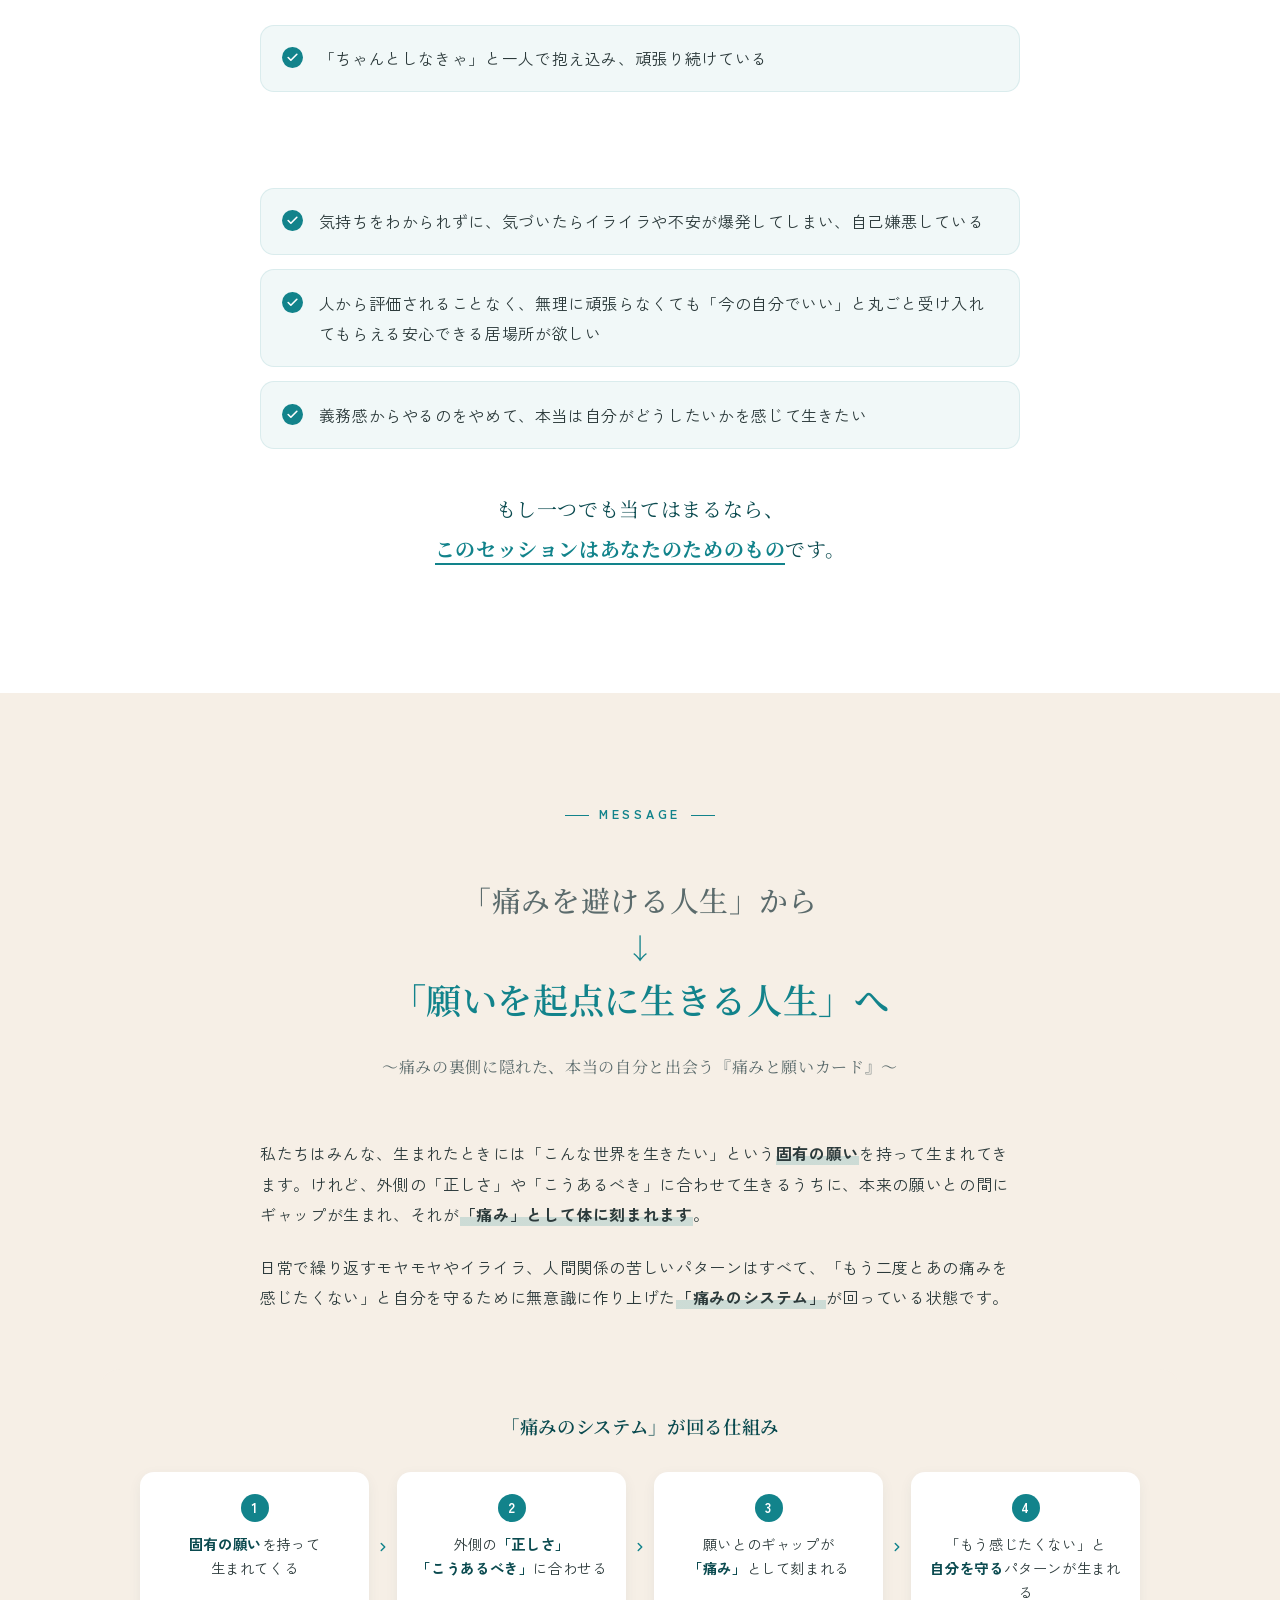
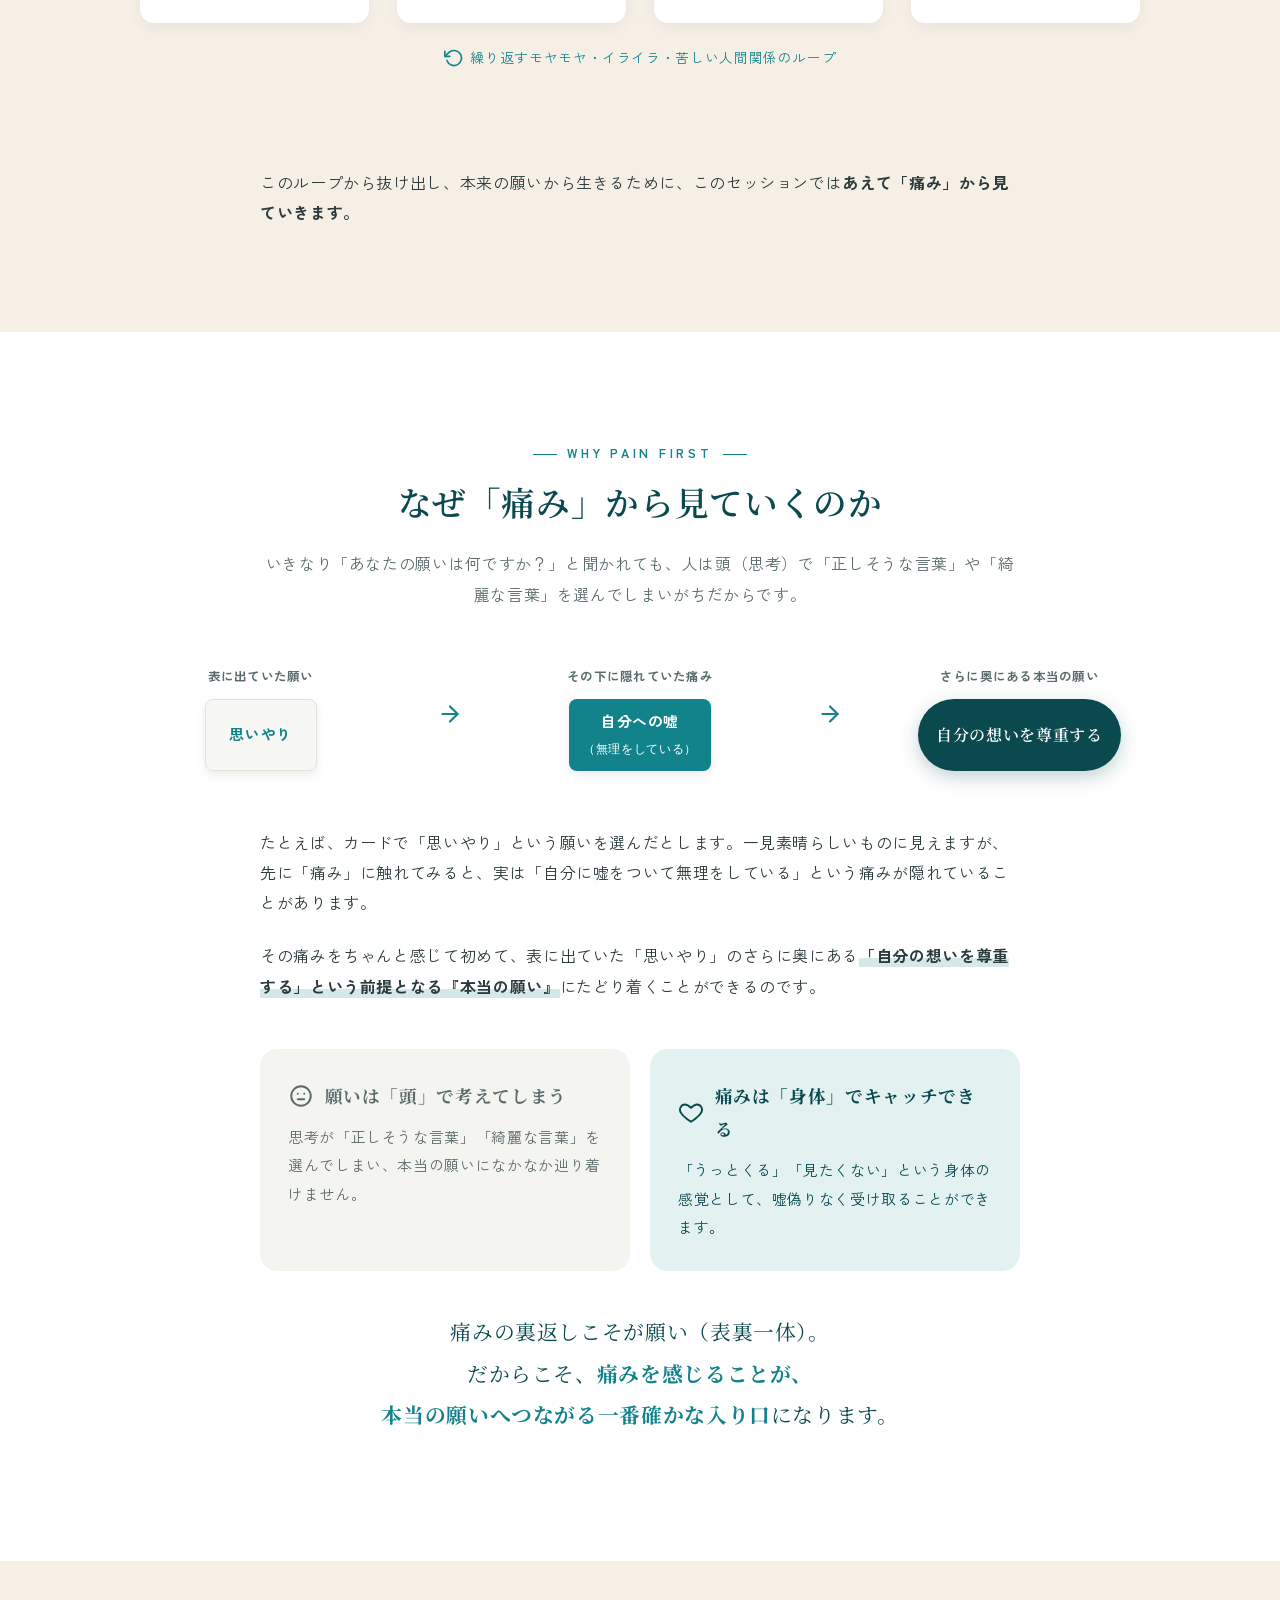
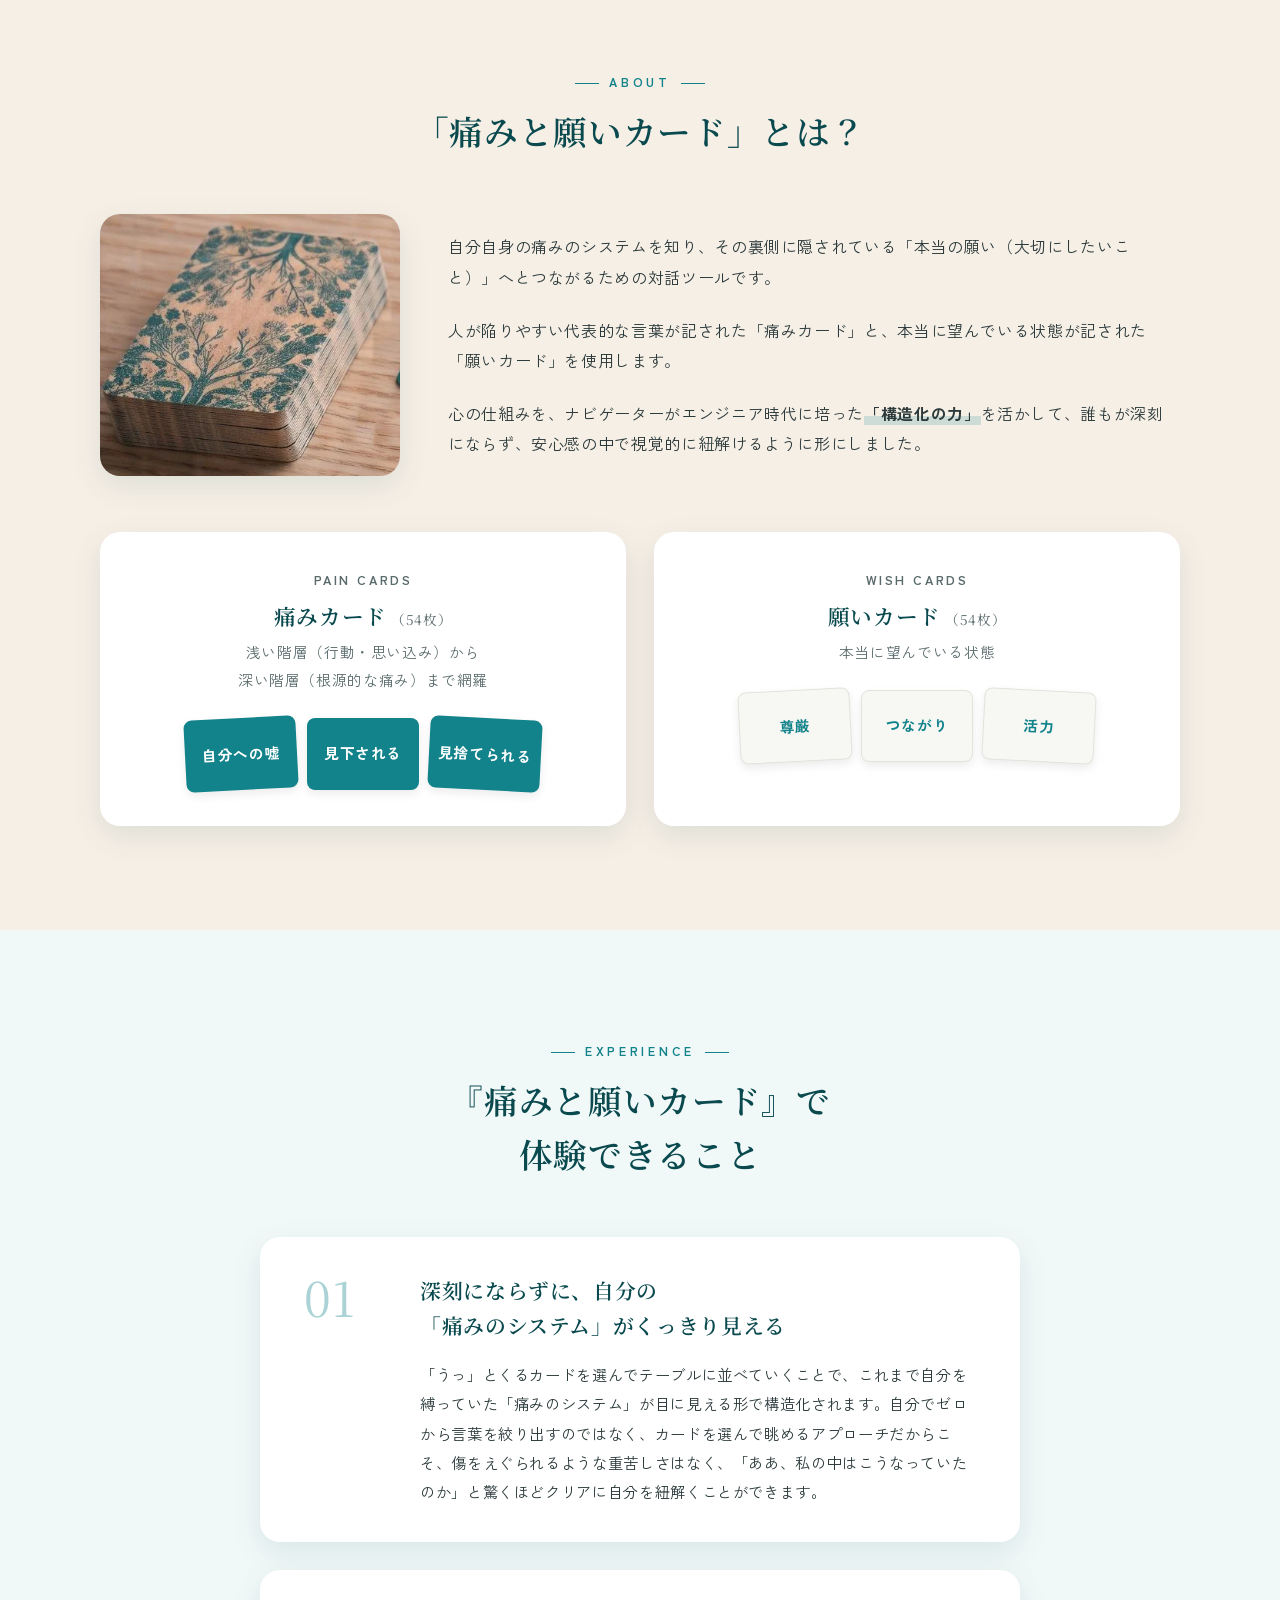
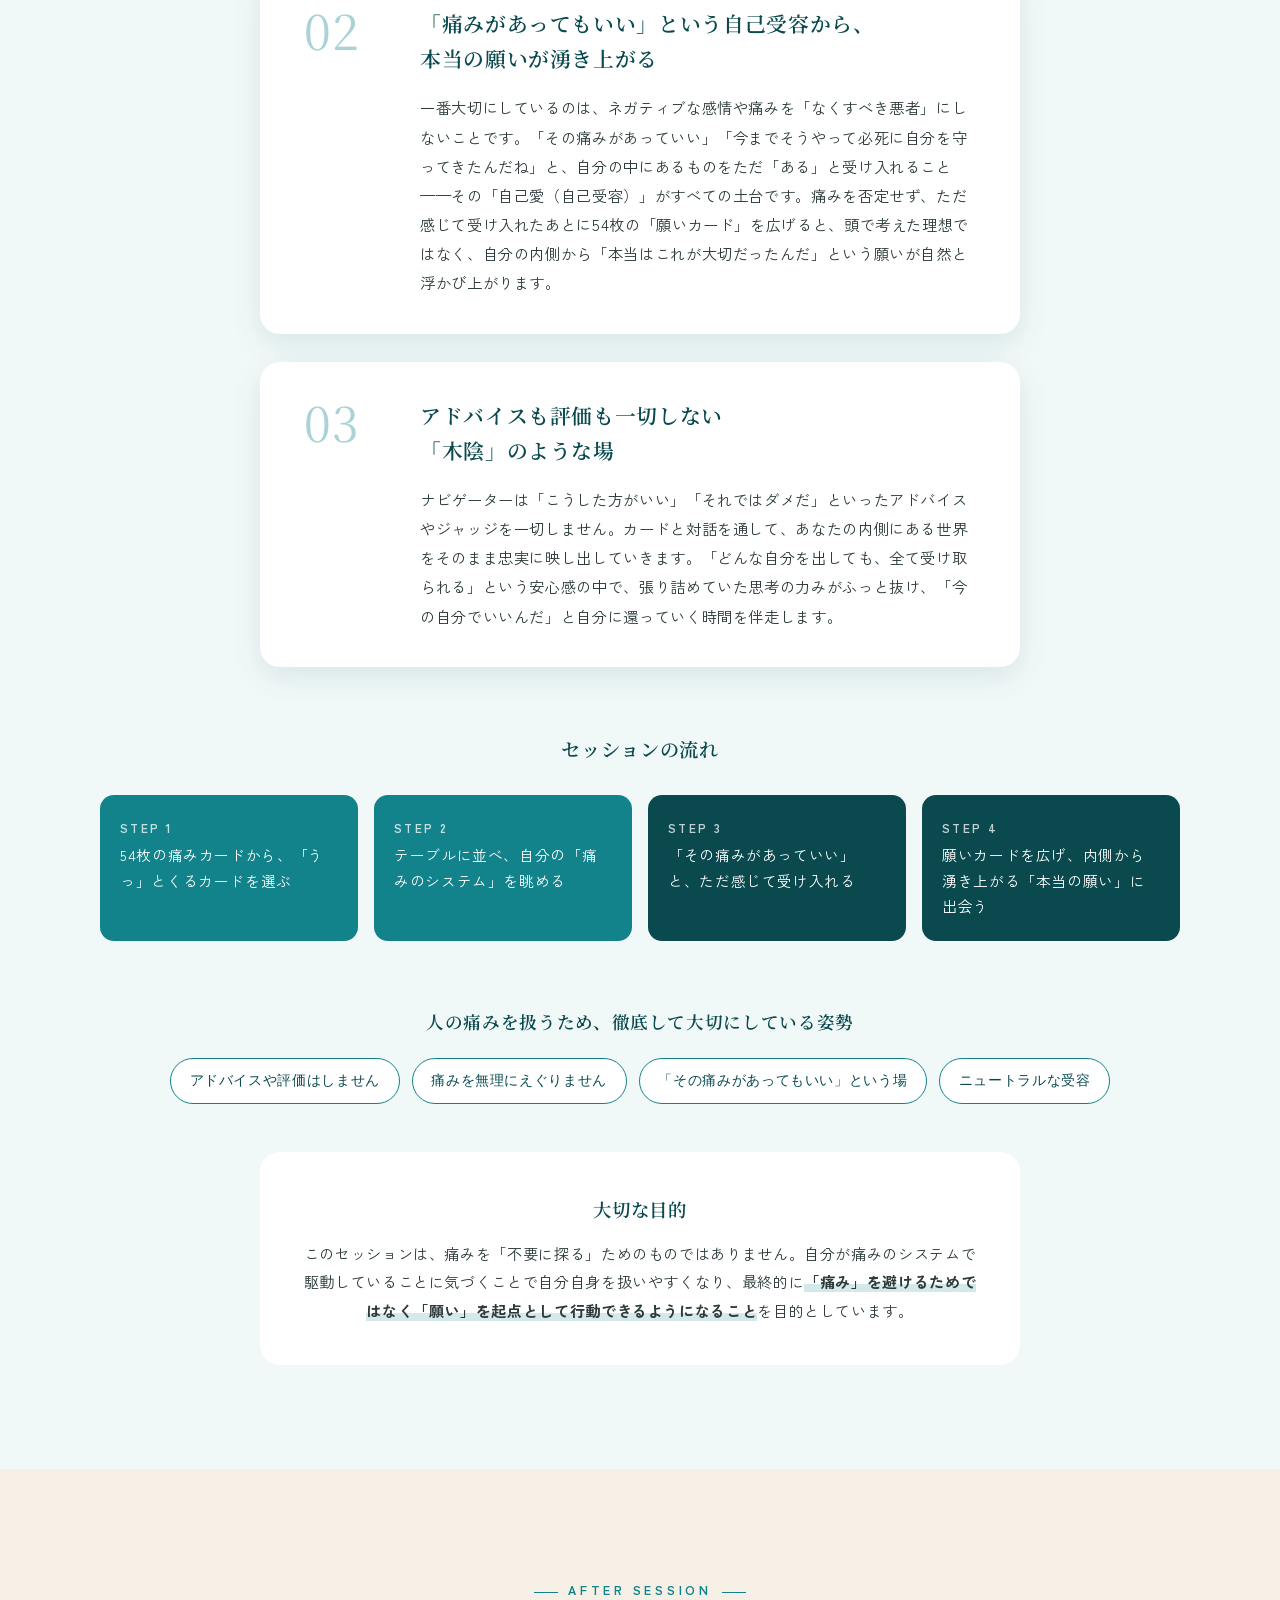
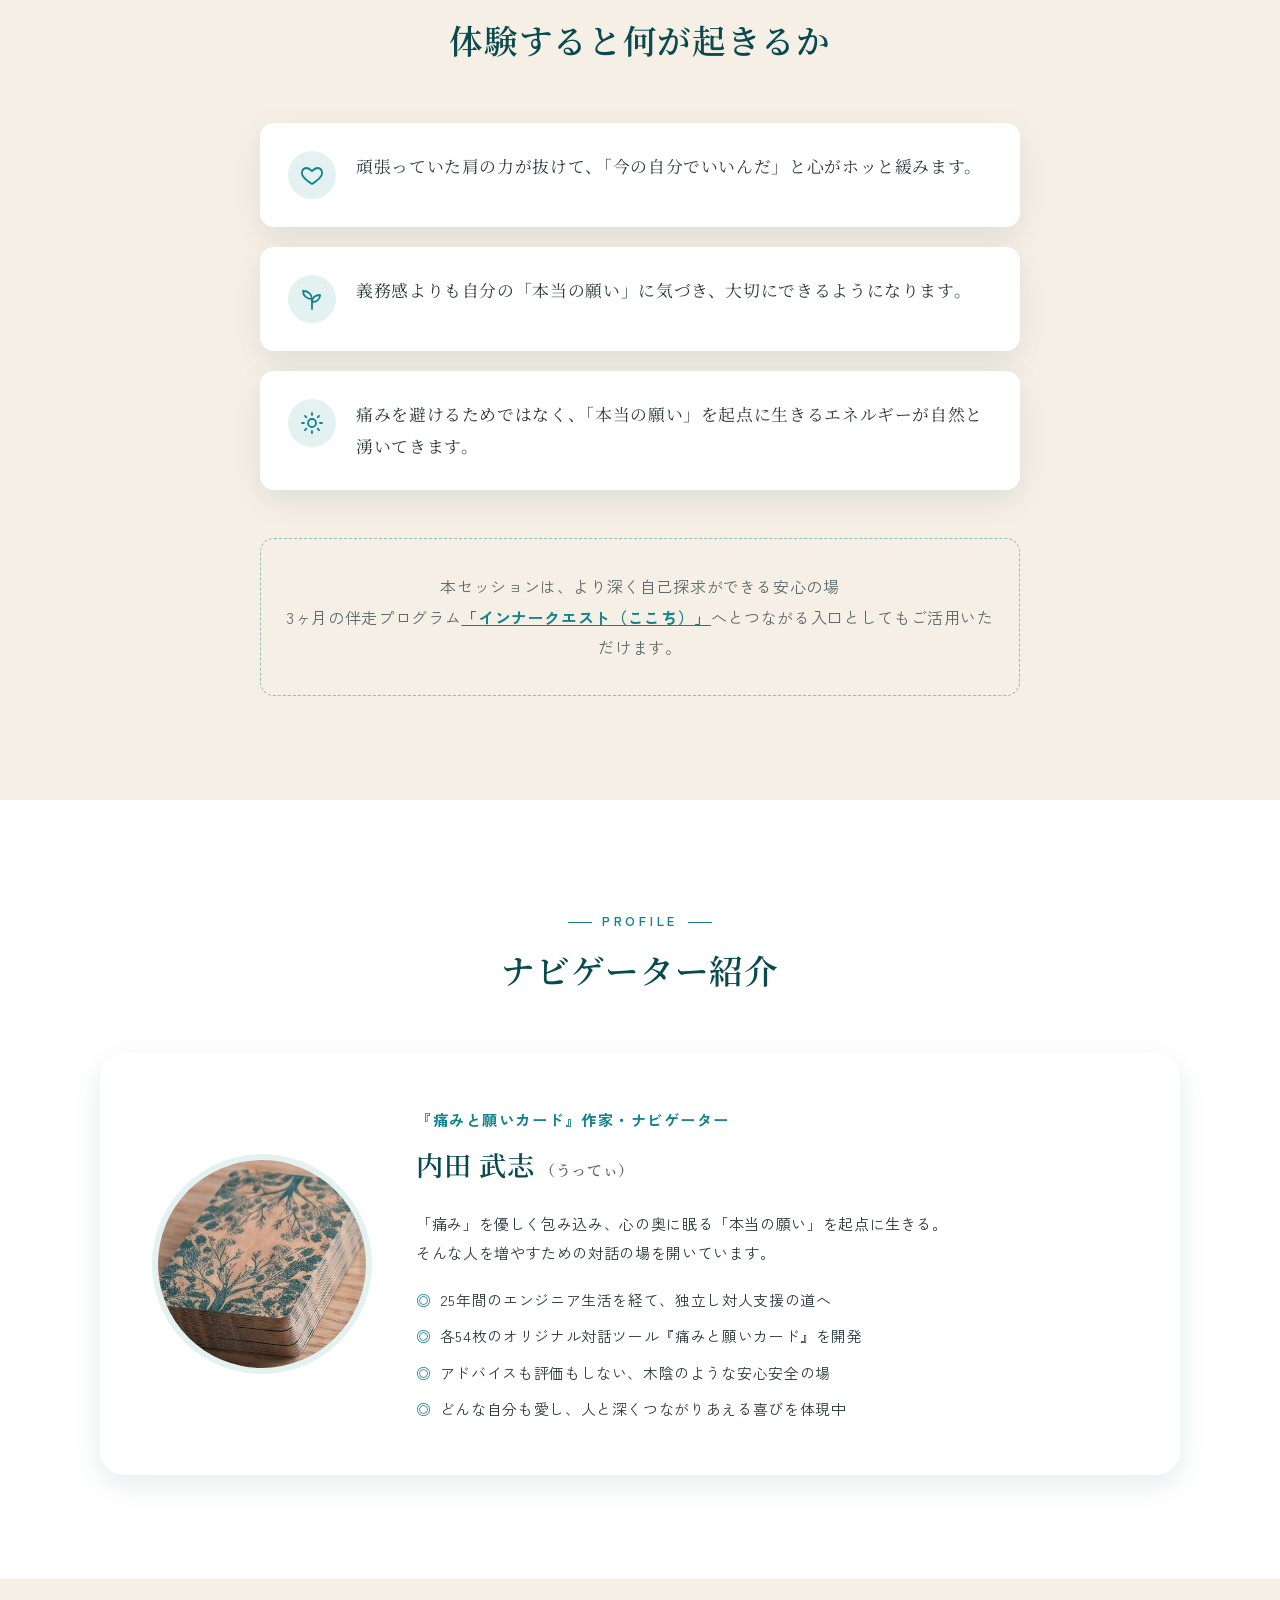
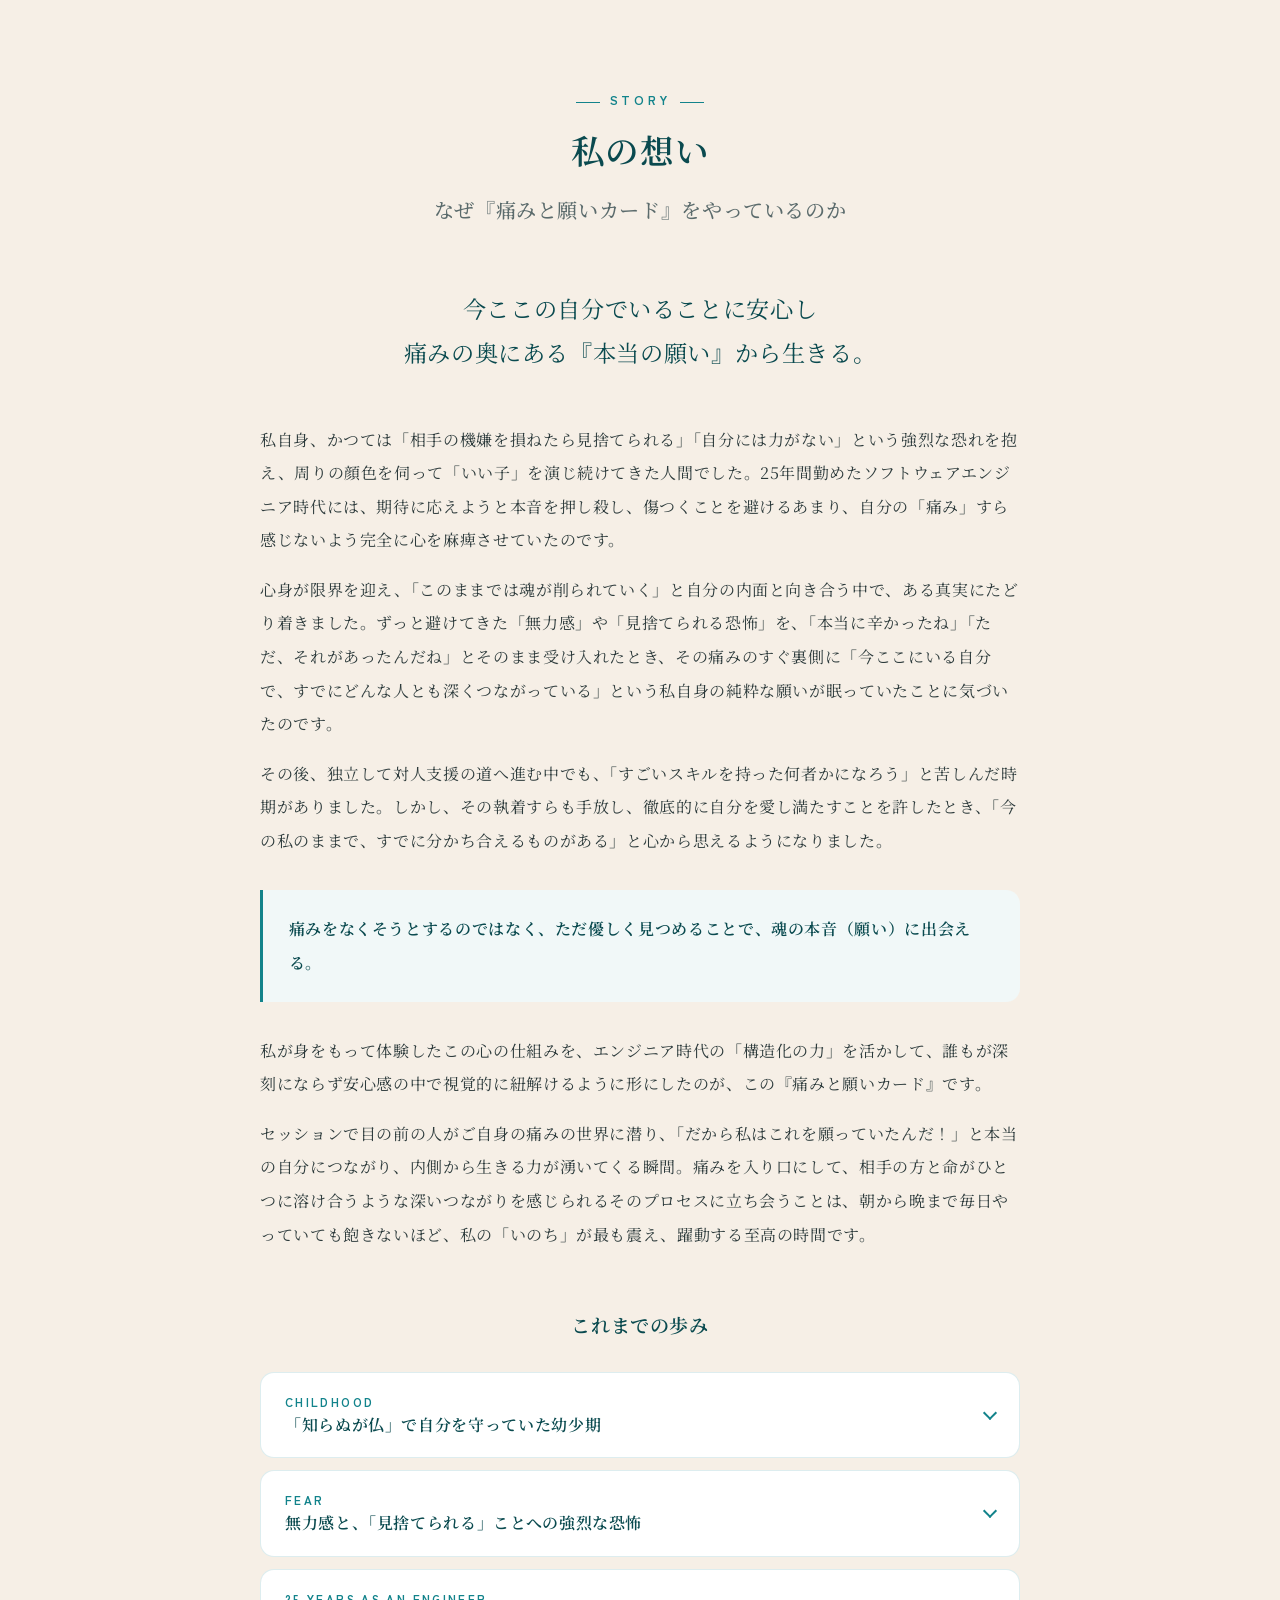
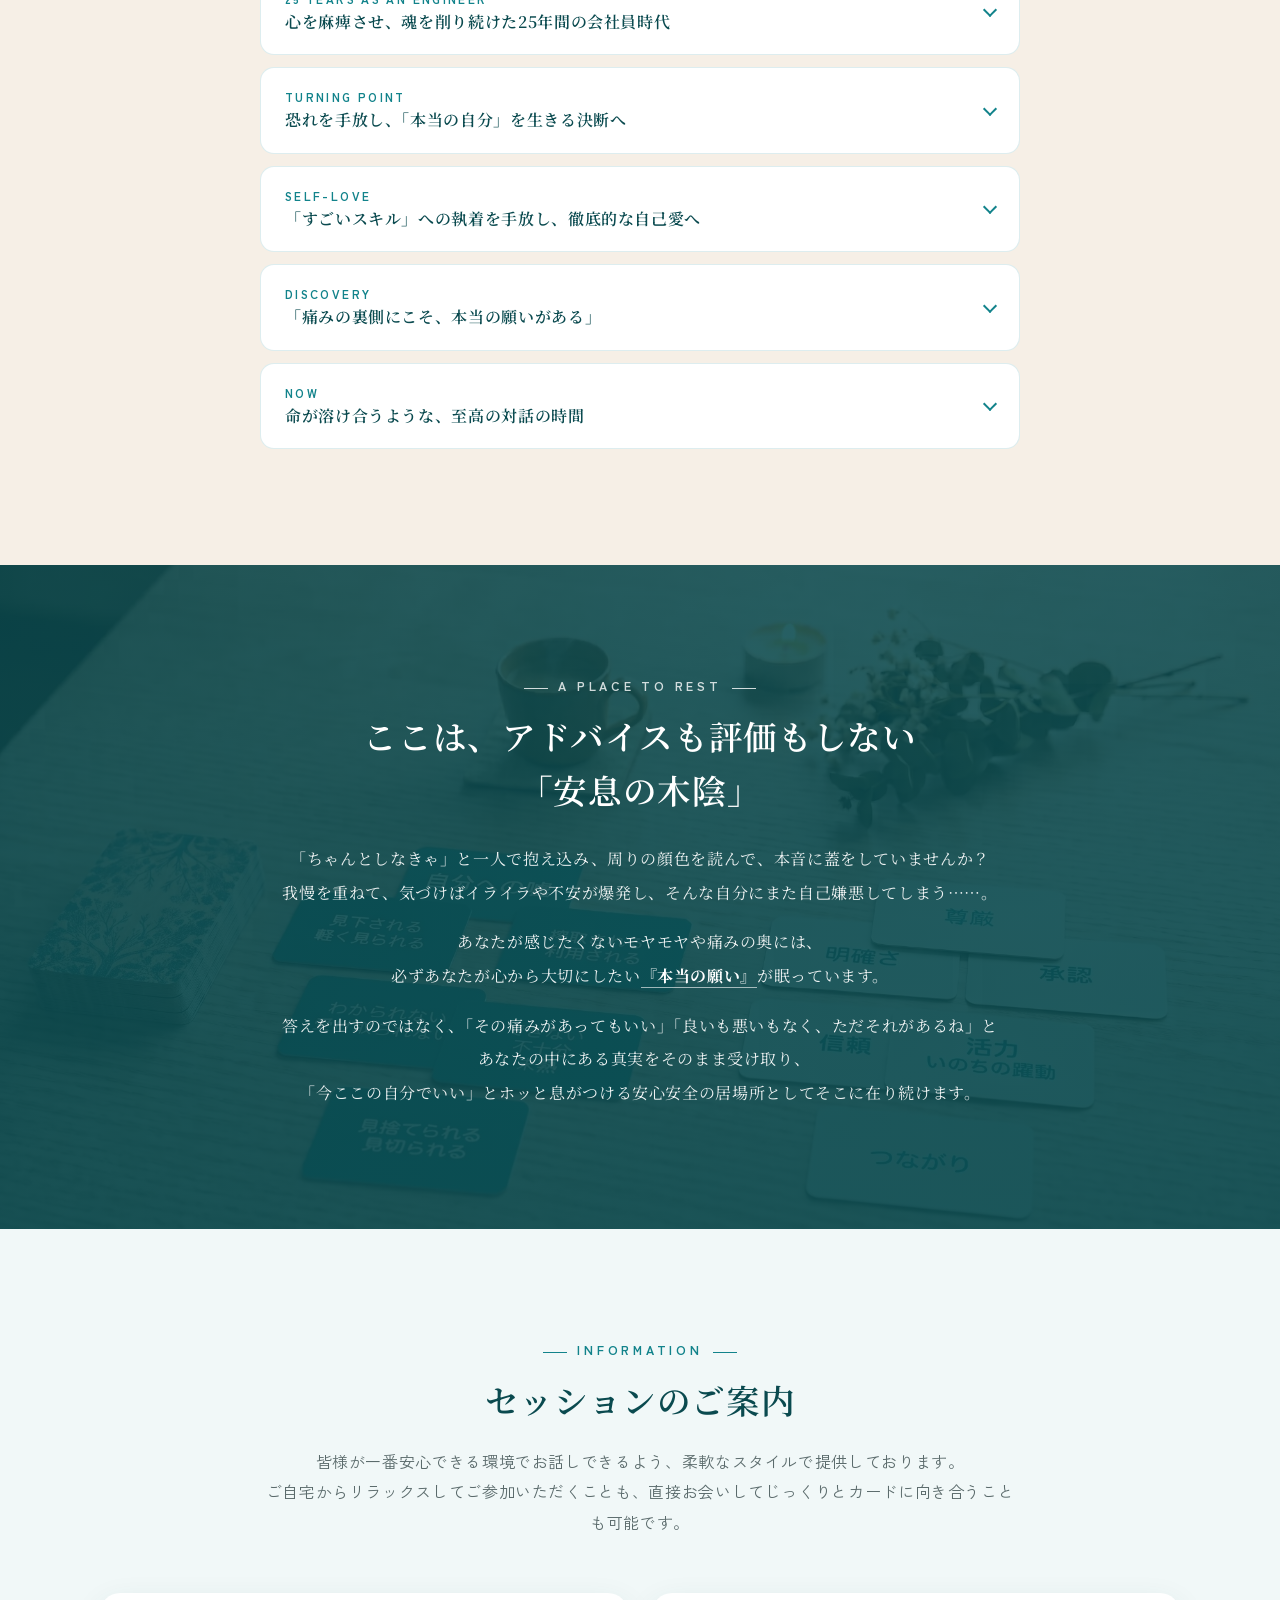
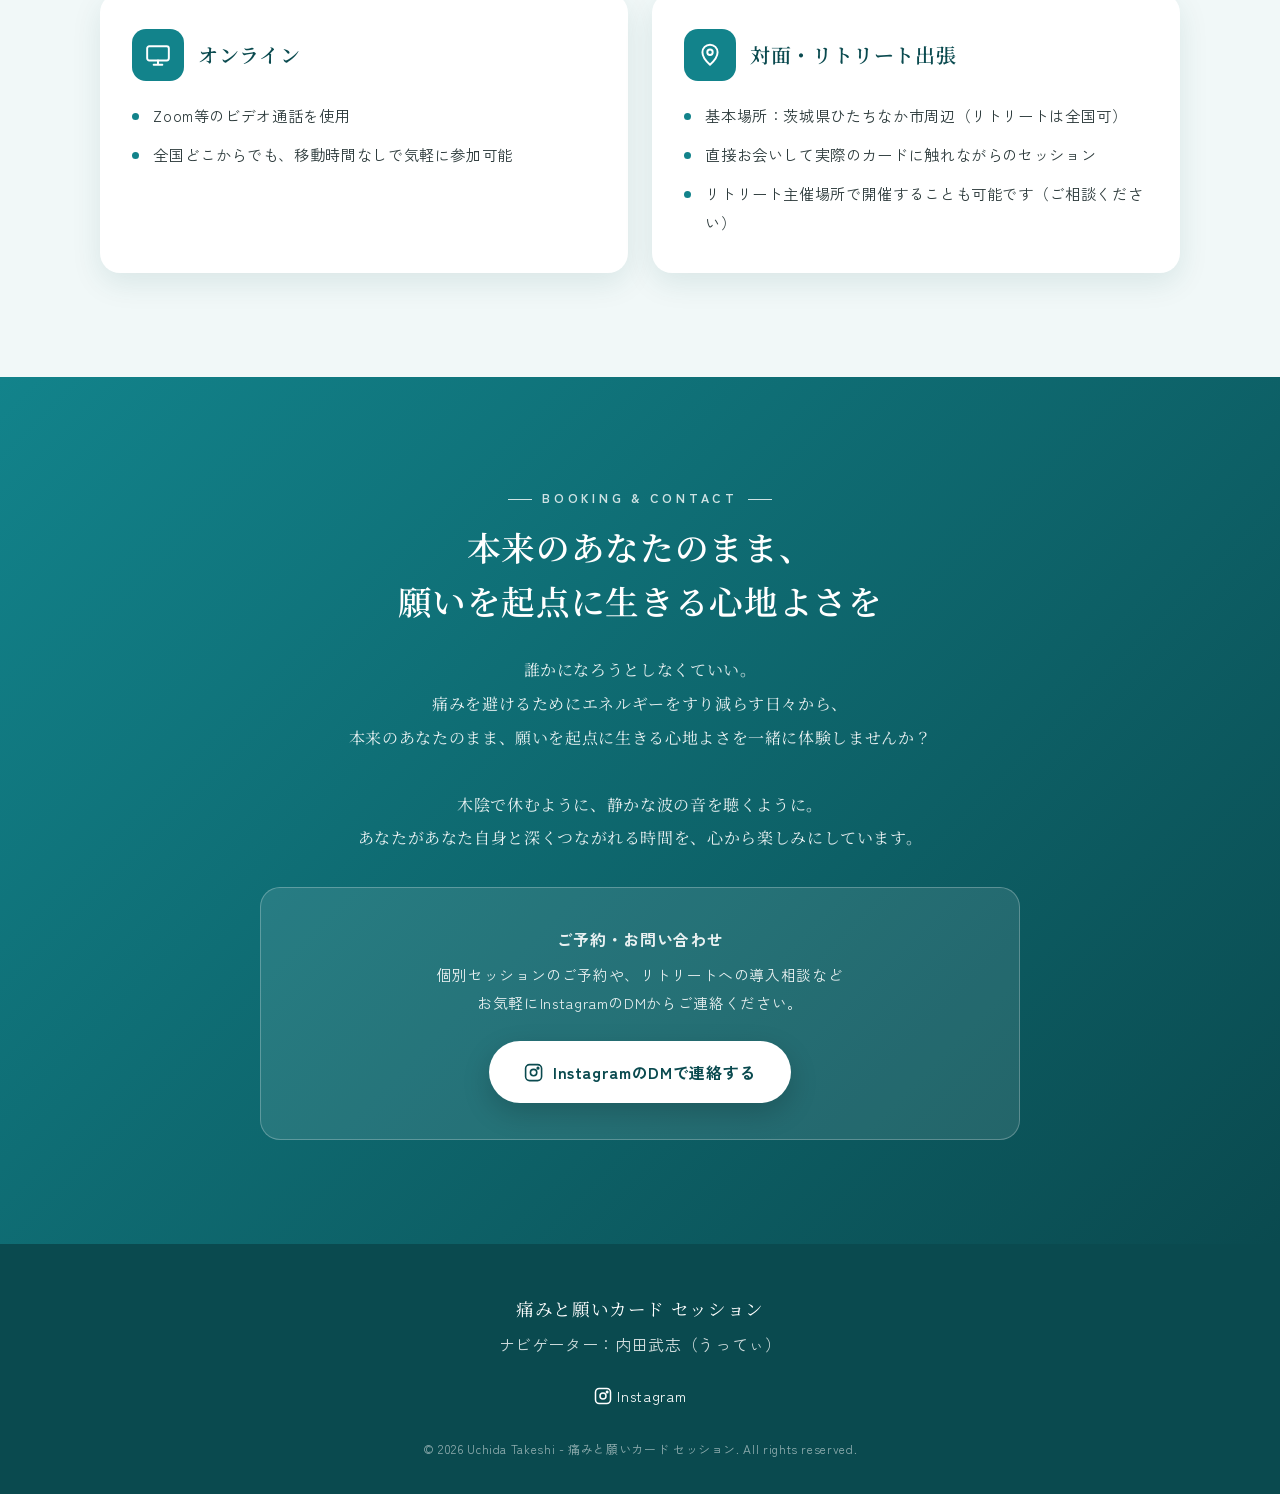
==== commit 0d7d17a1: "Expand LP with message, mechanism, experience and profile story - Add MESSAGE section explaining the" ====
--- a/index.html
+++ b/index.html
@@ -4,12 +4,12 @@
   <meta charset="UTF-8">
   <meta name="viewport" content="width=device-width, initial-scale=1">
   <title>痛みと願いカード セッション｜本当の願いを起点として生きるために</title>
-  <meta name="description" content="「今の自分でいい」と心がホッと緩む対話の時間。自分自身の「痛みのシステム」を知り、その奥にある「本当の願い」へとつながる、痛みと願いカードの個別セッション。オンライン・対面（茨城県ひたちなか市周辺）・リトリート出張に対応。">
+  <meta name="description" content="「痛みを避ける人生」から「願いを起点に生きる人生」へ。痛みの裏側に隠れた本当の自分と出会う『痛みと願いカード』の個別セッション。ナビゲーター内田武志（うってぃ）。オンライン・対面（茨城県ひたちなか市周辺）・リトリート出張に対応。">
   <meta name="theme-color" content="#12838b">
 
   <meta property="og:type" content="website">
   <meta property="og:title" content="痛みと願いカード セッション">
-  <meta property="og:description" content="「今の自分でいい」と心がホッと緩む対話の時間。痛みのシステムを知り、その奥にある本当の願いへとつながる。">
+  <meta property="og:description" content="「痛みを避ける人生」から「願いを起点に生きる人生」へ。痛みの裏側に隠れた、本当の自分と出会う対話の時間。">
   <meta property="og:image" content="https://tgunship.github.io/landing_page/images/ogp.jpg">
   <meta property="og:locale" content="ja_JP">
   <meta name="twitter:card" content="summary_large_image">
@@ -37,7 +37,7 @@
     }
 
     *, *::before, *::after { box-sizing: border-box; }
-    html { scroll-behavior: smooth; }
+    html { scroll-behavior: smooth; scroll-padding-top: 64px; }
     body {
       margin: 0;
       font-family: var(--sans);
@@ -53,6 +53,7 @@
 
     .container { width: min(1080px, 100% - 32px); margin-inline: auto; }
     .narrow { width: min(760px, 100% - 32px); margin-inline: auto; }
+    .container .narrow { width: min(760px, 100%); }
 
     /* ---------- Header ---------- */
     .header {
@@ -62,26 +63,21 @@
       -webkit-backdrop-filter: blur(8px);
       border-bottom: 1px solid rgba(18, 131, 139, .12);
     }
-    .header__inner {
-      display: flex; align-items: center; justify-content: space-between;
-      height: 64px;
-    }
+    .header__inner { display: flex; align-items: center; justify-content: space-between; height: 64px; }
     .logo {
       font-family: var(--serif); font-weight: 600; font-size: 1.05rem;
       color: var(--main-deep); text-decoration: none;
       display: flex; align-items: center; gap: .6em;
     }
     .logo__mark { position: relative; width: 30px; height: 22px; flex-shrink: 0; }
-    .logo__mark::before, .logo__mark::after {
-      content: ""; position: absolute; width: 20px; height: 14px; border-radius: 3px;
-    }
+    .logo__mark::before, .logo__mark::after { content: ""; position: absolute; width: 20px; height: 14px; border-radius: 3px; }
     .logo__mark::before { left: 0; top: 0; background: var(--main); transform: rotate(-8deg); }
     .logo__mark::after { right: 0; bottom: 0; background: var(--white); border: 1.5px solid var(--main); transform: rotate(6deg); }
-    .nav { display: flex; gap: 1.6rem; align-items: center; }
-    .nav a { color: var(--ink); text-decoration: none; font-size: .9rem; }
+    .nav { display: flex; gap: 1.5rem; align-items: center; }
+    .nav a { color: var(--ink); text-decoration: none; font-size: .88rem; }
     .nav a:hover { color: var(--main); }
     .nav .btn { padding: .55em 1.3em; font-size: .85rem; }
-    @media (max-width: 820px) { .nav a:not(.btn) { display: none; } }
+    @media (max-width: 900px) { .nav a:not(.btn) { display: none; } }
 
     /* ---------- Buttons ---------- */
     .btn {
@@ -93,21 +89,19 @@
       transition: background .2s, transform .2s, box-shadow .2s;
     }
     .btn:hover { background: var(--main-dark); transform: translateY(-2px); box-shadow: 0 10px 24px rgba(18, 131, 139, .32); }
-    .btn--outline {
-      background: transparent; color: var(--main) !important;
-      border: 1.5px solid var(--main); box-shadow: none;
-    }
+    .btn--outline { background: transparent; color: var(--main) !important; border: 1.5px solid var(--main); box-shadow: none; }
     .btn--outline:hover { background: var(--main); color: var(--white) !important; }
     .btn svg { width: 1.2em; height: 1.2em; flex-shrink: 0; }
 
     /* ---------- Section common ---------- */
-    section { padding: 96px 0; }
-    @media (max-width: 640px) { section { padding: 72px 0; } }
+    section { padding: 104px 0; }
+    @media (max-width: 640px) { section { padding: 76px 0; } }
+    .bg-white { background: var(--white); }
+    .bg-pale { background: var(--main-pale); }
     .section-head { text-align: center; margin-bottom: 56px; }
     .eyebrow {
       display: inline-block; font-size: .78rem; font-weight: 700;
-      letter-spacing: .3em; color: var(--main);
-      margin-bottom: .8em;
+      letter-spacing: .3em; color: var(--main); margin-bottom: .8em;
     }
     .eyebrow::before, .eyebrow::after {
       content: ""; display: inline-block; width: 24px; height: 1px;
@@ -119,43 +113,46 @@
       line-height: 1.6; margin: 0; color: var(--main-deep);
     }
     .lead { color: var(--ink-soft); margin-top: 1.2em; }
+    .prose p { margin-bottom: 1.4em; }
+    .prose p:last-child { margin-bottom: 0; }
+    .marker { background: linear-gradient(transparent 62%, rgba(18, 131, 139, .18) 62%); font-weight: 700; }
+
+    /* ---------- Card chips (痛み / 願い) ---------- */
+    .chip {
+      display: inline-grid; place-items: center; text-align: center;
+      min-width: 112px; min-height: 72px; padding: 8px 14px; border-radius: 8px;
+      font-weight: 700; font-size: .92rem; line-height: 1.4;
+      box-shadow: 0 4px 10px rgba(0,0,0,.08);
+    }
+    .chip--pain { background: var(--main); color: var(--white); }
+    .chip--wish { background: #f7f7f4; color: var(--main); border: 1px solid #e3e3dc; }
 
     /* ---------- Hero ---------- */
     .hero { padding: 72px 0 0; text-align: center; overflow: hidden; }
     .hero__sub {
       font-family: var(--serif); color: var(--main);
-      font-size: clamp(.95rem, 2.4vw, 1.1rem); letter-spacing: .2em;
-      margin-bottom: 1.4em;
+      font-size: clamp(.95rem, 2.4vw, 1.1rem); letter-spacing: .2em; margin-bottom: 1.4em;
     }
     .hero__title {
       font-family: var(--serif); font-weight: 600;
       font-size: clamp(2.2rem, 7vw, 3.8rem);
-      line-height: 1.4; margin: 0 0 .5em; color: var(--main-deep);
-      letter-spacing: .12em;
-    }
-    .hero__catch {
-      font-family: var(--serif); font-size: clamp(1.15rem, 3.4vw, 1.6rem);
-      line-height: 1.9; margin: 0 0 1.4em; color: var(--ink);
-    }
-    .hero__catch em {
-      font-style: normal; color: var(--main);
-      background: linear-gradient(transparent 65%, rgba(18, 131, 139, .16) 65%);
-    }
+      line-height: 1.4; margin: 0 0 .5em; color: var(--main-deep); letter-spacing: .12em;
+    }
+    .hero__catch { font-family: var(--serif); font-size: clamp(1.15rem, 3.4vw, 1.6rem); line-height: 1.9; margin: 0 0 1.4em; }
+    .hero__catch em { font-style: normal; color: var(--main); background: linear-gradient(transparent 65%, rgba(18, 131, 139, .16) 65%); }
     .hero__text { color: var(--ink-soft); margin-bottom: 2.4em; }
+    .hero__actions { display: flex; gap: 14px; justify-content: center; flex-wrap: wrap; }
+    .hero__visual {
+      margin: 64px auto 0; width: min(1200px, 100% - 32px);
+      border-radius: 24px 24px 0 0; overflow: hidden; box-shadow: var(--shadow);
+    }
+    .hero__visual img { width: 100%; aspect-ratio: 2000 / 1116; object-fit: cover; }
     @media (max-width: 640px) {
       .hero { padding-top: 56px; }
       .hero__text { font-size: .9rem; letter-spacing: .02em; }
     }
-    .hero__actions { display: flex; gap: 14px; justify-content: center; flex-wrap: wrap; }
-    .hero__visual {
-      margin: 64px auto 0; width: min(1200px, 100% - 32px);
-      border-radius: 24px 24px 0 0; overflow: hidden;
-      box-shadow: var(--shadow);
-    }
-    .hero__visual img { width: 100%; aspect-ratio: 2000 / 1116; object-fit: cover; }
 
     /* ---------- Target ---------- */
-    .target { background: var(--white); }
     .check-list { list-style: none; padding: 0; margin: 0; display: grid; gap: 14px; }
     .check-list li {
       position: relative; padding: 1.1em 1.4em 1.1em 3.6em;
@@ -174,132 +171,224 @@
     }
     .target__msg strong { color: var(--main); border-bottom: 2px solid var(--main); }
 
+    /* ---------- Message ---------- */
+    .message__title {
+      font-family: var(--serif); font-weight: 600; text-align: center;
+      font-size: clamp(1.35rem, 4vw, 2.2rem); line-height: 1.8; margin: 0 0 .6em;
+      color: var(--main-deep);
+    }
+    .message__title .from { color: var(--ink-soft); font-weight: 500; font-size: .82em; }
+    .message__title .arrow { display: block; color: var(--main); font-size: .8em; line-height: 1.4; }
+    .message__title .to { color: var(--main); }
+    .message__sub { text-align: center; font-family: var(--serif); color: var(--ink-soft); margin-bottom: 56px; }
+
+    .loop {
+      margin: 56px 0; padding: 40px clamp(20px, 4vw, 40px);
+      background: var(--wood); border-radius: 20px;
+    }
+    .loop__title { text-align: center; font-family: var(--serif); font-weight: 600; font-size: 1.15rem; color: var(--main-deep); margin: 0 0 28px; }
+    .loop__steps { list-style: none; margin: 0; padding: 0; display: grid; grid-template-columns: repeat(4, 1fr); gap: 28px; counter-reset: step; }
+    .loop__steps li {
+      position: relative; background: var(--white); border-radius: var(--radius);
+      padding: 22px 16px 18px; text-align: center; font-size: .9rem; line-height: 1.7;
+      box-shadow: 0 4px 14px rgba(10, 74, 79, .06);
+    }
+    .loop__steps li::before {
+      counter-increment: step; content: counter(step);
+      display: grid; place-items: center; margin: 0 auto 10px;
+      width: 28px; height: 28px; border-radius: 50%;
+      background: var(--main); color: var(--white); font-weight: 700; font-size: .85rem;
+    }
+    .loop__steps li:not(:last-child)::after {
+      content: ""; position: absolute; right: -21px; top: 50%;
+      width: 14px; height: 14px; transform: translateY(-50%);
+      background: url("data:image/svg+xml,%3Csvg xmlns='http://www.w3.org/2000/svg' viewBox='0 0 24 24' fill='none' stroke='%2312838b' stroke-width='2.5' stroke-linecap='round' stroke-linejoin='round'%3E%3Cpolyline points='9 18 15 12 9 6'/%3E%3C/svg%3E") center / contain no-repeat;
+    }
+    .loop__steps strong { color: var(--main-deep); }
+    .loop__back {
+      margin: 22px auto 0; text-align: center; font-size: .85rem; color: var(--main);
+      display: flex; align-items: center; justify-content: center; gap: .5em;
+    }
+    .loop__back svg { width: 20px; height: 20px; }
+    @media (max-width: 820px) {
+      .loop__steps { grid-template-columns: 1fr; gap: 22px; }
+      .loop__steps li:not(:last-child)::after { right: auto; left: 50%; top: auto; bottom: -19px; transform: translateX(-50%) rotate(90deg); }
+    }
+
+    /* ---------- Why pain ---------- */
+    .depth { display: grid; grid-template-columns: 1fr auto 1fr auto 1fr; gap: 16px; align-items: center; margin: 8px 0 56px; }
+    .depth__item { text-align: center; }
+    .depth__label { display: block; font-size: .78rem; font-weight: 700; letter-spacing: .1em; color: var(--ink-soft); margin-bottom: 10px; }
+    .depth__arrow { color: var(--main); }
+    .depth__arrow svg { width: 26px; height: 26px; }
+    .depth__goal {
+      display: inline-grid; place-items: center; min-height: 72px; padding: 10px 18px;
+      border-radius: 999px; background: var(--main-deep); color: var(--white);
+      font-family: var(--serif); font-weight: 600; line-height: 1.5;
+      box-shadow: 0 6px 18px rgba(10, 74, 79, .25);
+    }
+    @media (max-width: 720px) {
+      .depth { grid-template-columns: 1fr; gap: 10px; }
+      .depth__arrow svg { transform: rotate(90deg); margin: 0 auto; }
+    }
+
+    .compare { display: grid; grid-template-columns: 1fr 1fr; gap: 20px; margin-bottom: 40px; }
+    @media (max-width: 720px) { .compare { grid-template-columns: 1fr; } }
+    .compare__box { border-radius: 18px; padding: 30px 28px; }
+    .compare__box h4 { font-family: var(--serif); font-size: 1.1rem; margin: 0 0 .6em; display: flex; align-items: center; gap: .6em; }
+    .compare__box p { margin: 0; font-size: .93rem; }
+    .compare__box svg { width: 26px; height: 26px; flex-shrink: 0; }
+    .compare__box--head { background: #f4f4f1; color: var(--ink-soft); }
+    .compare__box--body { background: var(--main-light); color: var(--main-deep); }
+    .compare__box--body h4 { color: var(--main-deep); }
+    .key-message {
+      text-align: center; font-family: var(--serif); font-size: clamp(1.05rem, 2.8vw, 1.3rem);
+      line-height: 2; color: var(--main-deep);
+    }
+    .key-message strong { color: var(--main); }
+
     /* ---------- About ---------- */
-    .about__cards {
-      display: grid; grid-template-columns: 1fr 1fr; gap: 28px;
-      margin-bottom: 56px;
-    }
+    .about__intro { display: grid; grid-template-columns: 300px 1fr; gap: 48px; align-items: center; margin-bottom: 56px; }
+    .about__intro img { border-radius: 20px; box-shadow: var(--shadow); }
+    @media (max-width: 760px) { .about__intro { grid-template-columns: 1fr; gap: 28px; } .about__intro img { max-width: 280px; margin-inline: auto; } }
+    .about__cards { display: grid; grid-template-columns: 1fr 1fr; gap: 28px; }
     @media (max-width: 720px) { .about__cards { grid-template-columns: 1fr; } }
-    .deck {
-      background: var(--white); border-radius: 20px; padding: 36px 28px;
-      box-shadow: var(--shadow); text-align: center;
-    }
-    .deck__label { font-size: .8rem; font-weight: 700; letter-spacing: .2em; color: var(--ink-soft); }
-    .deck__name { font-family: var(--serif); font-size: 1.35rem; font-weight: 600; margin: .2em 0 .1em; }
+    .deck { background: var(--white); border-radius: 20px; padding: 36px 28px; box-shadow: var(--shadow); text-align: center; }
+    .deck__label { font-size: .8rem; font-weight: 700; letter-spacing: .2em; color: var(--ink-soft); margin-bottom: .2em; }
+    .deck__name { font-family: var(--serif); font-size: 1.35rem; font-weight: 600; margin: 0 0 .1em; color: var(--main-deep); }
     .deck__name small { font-size: .85rem; font-weight: 400; margin-left: .3em; color: var(--ink-soft); }
     .deck__desc { font-size: .92rem; color: var(--ink-soft); margin-bottom: 24px; }
     .mini-cards { display: flex; justify-content: center; gap: 10px; flex-wrap: wrap; }
-    .mini-card {
-      width: 112px; height: 72px; border-radius: 8px;
-      display: grid; place-items: center; text-align: center;
-      font-weight: 700; font-size: .92rem; line-height: 1.4;
-      box-shadow: 0 4px 10px rgba(0,0,0,.08);
-    }
-    .mini-card:nth-child(1) { transform: rotate(-3deg); }
-    .mini-card:nth-child(3) { transform: rotate(3deg); }
-    .deck--pain .deck__name { color: var(--main-deep); }
-    .deck--pain .mini-card { background: var(--main-deep); color: #f3ebdc; }
-    .deck--wish .deck__name { color: var(--main); }
-    .deck--wish .mini-card { background: #f7f7f4; color: var(--main); border: 1px solid #e3e3dc; }
+    .mini-cards .chip { width: 112px; padding: 4px; }
+    .mini-cards .chip:nth-child(1) { transform: rotate(-3deg); }
+    .mini-cards .chip:nth-child(3) { transform: rotate(3deg); }
     @media (max-width: 640px) {
       .deck { padding: 32px 16px; }
       .mini-cards { gap: 6px; flex-wrap: nowrap; }
-      .mini-card { width: 92px; height: 62px; font-size: .8rem; }
-    }
-
-    .about__body { text-align: center; }
-    .about__body p { color: var(--ink); }
-    .purpose {
-      margin-top: 48px; background: var(--main); color: var(--white);
-      border-radius: 20px; padding: 44px clamp(24px, 5vw, 56px);
-      position: relative; overflow: hidden;
-    }
-    .purpose::after {
-      content: ""; position: absolute; right: -60px; bottom: -60px;
-      width: 220px; height: 220px; border-radius: 50%;
-      background: rgba(255,255,255,.07);
-    }
-    .purpose h3 {
-      font-family: var(--serif); font-weight: 600; font-size: 1.3rem;
-      margin: 0 0 .9em; display: flex; align-items: center; gap: .6em;
-    }
-    .purpose h3::before { content: ""; width: 28px; height: 1px; background: rgba(255,255,255,.7); }
-    .purpose p { position: relative; z-index: 1; }
-    .purpose p:last-child { margin-bottom: 0; }
-    .purpose strong { background: linear-gradient(transparent 60%, rgba(255,255,255,.22) 60%); }
-
-    /* ---------- Features ---------- */
-    .features { background: var(--white); }
-    .features__grid { display: grid; grid-template-columns: repeat(3, 1fr); gap: 24px; }
-    @media (max-width: 860px) { .features__grid { grid-template-columns: 1fr; } }
-    .feature {
-      background: var(--main-pale); border-radius: 20px; padding: 40px 28px 32px;
-      border-top: 4px solid var(--main);
-    }
-    .feature__num {
-      font-family: var(--serif); font-size: 2rem; color: var(--main);
-      line-height: 1; opacity: .5; margin-bottom: .4em;
-    }
-    .feature h3 {
-      font-family: var(--serif); font-weight: 600; font-size: 1.2rem;
-      line-height: 1.6; margin: 0 0 .9em; color: var(--main-deep);
-    }
-    .feature p { font-size: .93rem; color: var(--ink-soft); margin: 0; }
+      .mini-cards .chip { width: 92px; min-width: 0; min-height: 62px; font-size: .8rem; }
+    }
+
+    /* ---------- Experience ---------- */
+    .exp { display: grid; gap: 28px; }
+    .exp__item {
+      display: grid; grid-template-columns: 88px 1fr; gap: 28px;
+      background: var(--white); border-radius: 20px; padding: 36px clamp(24px, 4vw, 44px);
+      box-shadow: var(--shadow);
+    }
+    .exp__num { font-family: var(--serif); font-size: 3rem; line-height: 1; color: var(--main); opacity: .35; }
+    .exp__item h3 { font-family: var(--serif); font-weight: 600; font-size: clamp(1.1rem, 2.6vw, 1.3rem); line-height: 1.7; margin: 0 0 .8em; color: var(--main-deep); }
+    .exp__item p { color: var(--ink); font-size: .96rem; margin: 0; }
+    @media (max-width: 640px) { .exp__item { grid-template-columns: 1fr; gap: 6px; } .exp__num { font-size: 2.2rem; } }
+
+    .flow { margin-top: 64px; }
+    .flow__title { text-align: center; font-family: var(--serif); font-weight: 600; font-size: 1.2rem; color: var(--main-deep); margin: 0 0 28px; }
+    .flow__steps { list-style: none; padding: 0; margin: 0; display: grid; grid-template-columns: repeat(4, 1fr); gap: 16px; }
+    @media (max-width: 860px) { .flow__steps { grid-template-columns: 1fr 1fr; } }
+    @media (max-width: 480px) { .flow__steps { grid-template-columns: 1fr; } }
+    .flow__steps li { background: var(--main); color: var(--white); border-radius: var(--radius); padding: 22px 20px; font-size: .92rem; line-height: 1.75; }
+    .flow__steps li:nth-child(n+3) { background: var(--main-deep); }
+    .flow__steps b { display: block; font-size: .75rem; letter-spacing: .2em; opacity: .75; margin-bottom: .3em; }
+
+    .stance { margin-top: 64px; text-align: center; }
+    .stance__title { font-family: var(--serif); font-weight: 600; font-size: 1.1rem; color: var(--main-deep); margin: 0 0 20px; }
+    .stance__list { display: flex; flex-wrap: wrap; justify-content: center; gap: 12px; padding: 0; margin: 0; list-style: none; }
+    .stance__list li { background: var(--white); border: 1.5px solid var(--main); color: var(--main-deep); border-radius: 999px; padding: .55em 1.3em; font-size: .9rem; font-weight: 500; }
 
     /* ---------- After ---------- */
     .after__list { display: grid; gap: 20px; margin: 0 0 48px; padding: 0; list-style: none; }
     .after__list li {
       display: flex; gap: 20px; align-items: flex-start;
-      background: var(--white); border-radius: var(--radius);
-      padding: 28px; box-shadow: var(--shadow);
+      background: var(--white); border-radius: var(--radius); padding: 28px; box-shadow: var(--shadow);
       font-family: var(--serif); font-size: 1.05rem; line-height: 1.9;
     }
-    .after__icon {
-      flex-shrink: 0; width: 48px; height: 48px; border-radius: 50%;
-      background: var(--main-light); display: grid; place-items: center; color: var(--main);
-    }
+    .after__icon { flex-shrink: 0; width: 48px; height: 48px; border-radius: 50%; background: var(--main-light); display: grid; place-items: center; color: var(--main); }
     .after__icon svg { width: 24px; height: 24px; }
-    .after__next {
-      text-align: center; padding: 32px 24px;
-      border: 1px dashed rgba(18, 131, 139, .45); border-radius: var(--radius);
-      color: var(--ink-soft);
-    }
+    .after__next { text-align: center; padding: 32px 24px; border: 1px dashed rgba(18, 131, 139, .45); border-radius: var(--radius); color: var(--ink-soft); }
     .after__next a { font-weight: 700; }
 
+    /* ---------- Profile ---------- */
+    .profile__card {
+      display: grid; grid-template-columns: 220px 1fr; gap: 44px; align-items: center;
+      background: var(--white); border-radius: 24px; padding: clamp(28px, 5vw, 52px);
+      box-shadow: var(--shadow);
+    }
+    @media (max-width: 760px) { .profile__card { grid-template-columns: 1fr; gap: 24px; text-align: center; } }
+    .profile__photo {
+      width: 220px; aspect-ratio: 1; border-radius: 50%; overflow: hidden; margin-inline: auto;
+      border: 6px solid var(--main-light);
+    }
+    .profile__photo img { width: 100%; height: 100%; object-fit: cover; }
+    .profile__role { color: var(--main); font-size: .88rem; font-weight: 700; letter-spacing: .1em; margin: 0 0 .3em; }
+    .profile__name { font-family: var(--serif); font-weight: 600; font-size: 1.7rem; margin: 0 0 .7em; color: var(--main-deep); }
+    .profile__name small { font-size: .55em; color: var(--ink-soft); margin-left: .4em; }
+    .profile__card p { font-size: .95rem; }
+    .profile__points { list-style: none; padding: 0; margin: 1.2em 0 0; display: grid; gap: 8px; text-align: left; }
+    .profile__points li { position: relative; padding-left: 1.6em; font-size: .93rem; }
+    .profile__points li::before { content: "◎"; position: absolute; left: 0; color: var(--main); }
+
+    /* ---------- Story ---------- */
+    .story__catch {
+      font-family: var(--serif); font-size: clamp(1.15rem, 3vw, 1.45rem); line-height: 1.9;
+      text-align: center; color: var(--main-deep); margin: 0 0 48px;
+    }
+    .story__body { font-family: var(--serif); font-size: 1rem; line-height: 2.1; }
+    .story__quote {
+      margin: 2em 0; padding: 1.4em 1.6em; border-left: 3px solid var(--main);
+      background: var(--main-pale); border-radius: 0 var(--radius) var(--radius) 0;
+      color: var(--main-deep); font-weight: 600;
+    }
+
+    .timeline { margin-top: 56px; }
+    .timeline details {
+      background: var(--white); border-radius: var(--radius); margin-bottom: 12px;
+      border: 1px solid rgba(18, 131, 139, .14);
+    }
+    .timeline summary {
+      list-style: none; cursor: pointer; padding: 20px 56px 20px 24px; position: relative;
+      font-family: var(--serif); font-weight: 600; color: var(--main-deep); line-height: 1.6;
+    }
+    .timeline summary::-webkit-details-marker { display: none; }
+    .timeline summary span { display: block; font-family: var(--sans); font-size: .74rem; letter-spacing: .2em; color: var(--main); font-weight: 700; }
+    .timeline summary::after {
+      content: ""; position: absolute; right: 24px; top: 50%; width: 10px; height: 10px; margin-top: -7px;
+      border-right: 2px solid var(--main); border-bottom: 2px solid var(--main); transform: rotate(45deg);
+      transition: transform .25s;
+    }
+    .timeline details[open] summary::after { transform: rotate(-135deg); margin-top: -2px; }
+    .timeline__content { padding: 0 24px 24px; font-size: .95rem; line-height: 2; }
+    .timeline__content p:last-child { margin-bottom: 0; }
+    .timeline__content blockquote { margin: 1em 0; padding: .8em 1.2em; background: var(--main-pale); border-radius: 10px; color: var(--main-deep); font-family: var(--serif); }
+
+    /* ---------- Shade (木陰) ---------- */
+    .shade {
+      background: linear-gradient(rgba(10, 74, 79, .88), rgba(10, 74, 79, .92)), url("images/hero.webp") center 30% / cover no-repeat;
+      color: var(--white); text-align: center;
+    }
+    .shade .eyebrow { color: rgba(255,255,255,.8); }
+    .shade .section-title { color: var(--white); }
+    .shade p { color: rgba(255,255,255,.92); font-family: var(--serif); line-height: 2.1; }
+    .shade strong { color: var(--white); border-bottom: 1px solid rgba(255,255,255,.6); }
+
     /* ---------- Information ---------- */
-    .info { background: var(--main-pale); }
     .plans { display: grid; grid-template-columns: 1fr 1fr; gap: 24px; }
     @media (max-width: 720px) { .plans { grid-template-columns: 1fr; } }
-    .plan {
-      background: var(--white); border-radius: 20px; padding: 36px 32px;
-      box-shadow: var(--shadow);
-    }
+    .plan { background: var(--white); border-radius: 20px; padding: 36px 32px; box-shadow: var(--shadow); }
     .plan__head { display: flex; align-items: center; gap: 14px; margin-bottom: 20px; }
-    .plan__icon {
-      width: 52px; height: 52px; border-radius: 14px; flex-shrink: 0;
-      background: var(--main); color: var(--white); display: grid; place-items: center;
-    }
+    .plan__icon { width: 52px; height: 52px; border-radius: 14px; flex-shrink: 0; background: var(--main); color: var(--white); display: grid; place-items: center; }
     .plan__icon svg { width: 26px; height: 26px; }
     .plan h3 { font-family: var(--serif); font-weight: 600; font-size: 1.25rem; margin: 0; color: var(--main-deep); }
     .plan ul { margin: 0; padding: 0; list-style: none; display: grid; gap: 10px; }
     .plan li { position: relative; padding-left: 1.4em; font-size: .95rem; }
-    .plan li::before {
-      content: ""; position: absolute; left: 0; top: .78em;
-      width: 7px; height: 7px; border-radius: 50%; background: var(--main);
-    }
+    .plan li::before { content: ""; position: absolute; left: 0; top: .78em; width: 7px; height: 7px; border-radius: 50%; background: var(--main); }
 
     /* ---------- Contact ---------- */
-    .contact {
-      background: linear-gradient(135deg, var(--main) 0%, var(--main-deep) 100%);
-      color: var(--white); text-align: center;
-    }
+    .contact { background: linear-gradient(135deg, var(--main) 0%, var(--main-deep) 100%); color: var(--white); text-align: center; }
     .contact .eyebrow { color: rgba(255,255,255,.8); }
     .contact .section-title { color: var(--white); }
-    .contact p { color: rgba(255,255,255,.88); }
-    .contact .btn {
-      background: var(--white); color: var(--main-deep) !important;
-      margin-top: 1.4em; box-shadow: 0 10px 28px rgba(0,0,0,.18);
-    }
+    .contact p { color: rgba(255,255,255,.9); }
+    .contact__closing { font-family: var(--serif); line-height: 2.1; margin: 1.6em 0 2em; }
+    .contact__box { background: rgba(255,255,255,.1); border: 1px solid rgba(255,255,255,.25); border-radius: 20px; padding: 36px 24px; }
+    .contact .btn { background: var(--white); color: var(--main-deep) !important; margin-top: .6em; box-shadow: 0 10px 28px rgba(0,0,0,.18); }
     .contact .btn:hover { background: var(--wood); }
 
     /* ---------- Footer ---------- */
@@ -330,9 +419,11 @@
     <div class="container header__inner">
       <a href="#top" class="logo"><span class="logo__mark" aria-hidden="true"></span>痛みと願いカード</a>
       <nav class="nav" aria-label="メインナビゲーション">
+        <a href="#message">想いと仕組み</a>
         <a href="#about">カードについて</a>
-        <a href="#features">セッションの特徴</a>
-        <a href="#info">セッションのご案内</a>
+        <a href="#experience">体験できること</a>
+        <a href="#profile">プロフィール</a>
+        <a href="#info">ご案内</a>
         <a href="#contact" class="btn">ご予約</a>
       </nav>
     </div>
@@ -353,20 +444,20 @@
         </p>
         <div class="hero__actions reveal">
           <a href="#contact" class="btn">セッションを予約する</a>
-          <a href="#about" class="btn btn--outline">カードについて知る</a>
+          <a href="#message" class="btn btn--outline">想いと仕組みを知る</a>
         </div>
       </div>
       <div class="hero__visual reveal">
         <picture>
           <source srcset="images/hero.webp" type="image/webp">
           <img src="images/hero.jpg" width="2000" height="1116"
-               alt="木のテーブルの上に並べられた痛みカード（深緑）と願いカード（白）。痛みカードには「自分への嘘」「見下される」、願いカードには「尊厳」「つながり」などの言葉が記されている">
+               alt="木のテーブルの上に並べられた痛みカード（青緑）と願いカード（白）。痛みカードには「自分への嘘」「見下される」、願いカードには「尊厳」「つながり」などの言葉が記されている">
         </picture>
       </div>
     </section>
 
     <!-- Target -->
-    <section class="target" id="target">
+    <section class="bg-white" id="target">
       <div class="narrow">
         <div class="section-head reveal">
           <span class="eyebrow">TARGET</span>
@@ -383,80 +474,205 @@
       </div>
     </section>
 
+    <!-- Message -->
+    <section id="message">
+      <div class="container">
+        <div class="section-head reveal" style="margin-bottom: 28px;">
+          <span class="eyebrow">MESSAGE</span>
+        </div>
+        <h2 class="message__title reveal">
+          <span class="from">「痛みを避ける人生」から</span>
+          <span class="arrow" aria-hidden="true">↓</span>
+          <span class="to">「願いを起点に生きる人生」へ</span>
+        </h2>
+        <p class="message__sub reveal">〜痛みの裏側に隠れた、本当の自分と出会う『痛みと願いカード』〜</p>
+
+        <div class="narrow prose reveal">
+          <p>私たちはみんな、生まれたときには「こんな世界を生きたい」という<span class="marker">固有の願い</span>を持って生まれてきます。けれど、外側の「正しさ」や「こうあるべき」に合わせて生きるうちに、本来の願いとの間にギャップが生まれ、それが<span class="marker">「痛み」として体に刻まれます</span>。</p>
+          <p>日常で繰り返すモヤモヤやイライラ、人間関係の苦しいパターンはすべて、「もう二度とあの痛みを感じたくない」と自分を守るために無意識に作り上げた<span class="marker">「痛みのシステム」</span>が回っている状態です。</p>
+        </div>
+
+        <div class="loop reveal" aria-label="痛みのシステムの仕組み">
+          <p class="loop__title">「痛みのシステム」が回る仕組み</p>
+          <ol class="loop__steps">
+            <li><strong>固有の願い</strong>を持って<br>生まれてくる</li>
+            <li>外側の<strong>「正しさ」<br>「こうあるべき」</strong>に合わせる</li>
+            <li>願いとのギャップが<br><strong>「痛み」</strong>として刻まれる</li>
+            <li>「もう感じたくない」と<br><strong>自分を守る</strong>パターンが生まれる</li>
+          </ol>
+          <p class="loop__back">
+            <svg viewBox="0 0 24 24" fill="none" stroke="currentColor" stroke-width="2" stroke-linecap="round" stroke-linejoin="round" aria-hidden="true"><polyline points="1 4 1 10 7 10"/><path d="M3.51 15a9 9 0 1 0 2.13-9.36L1 10"/></svg>
+            繰り返すモヤモヤ・イライラ・苦しい人間関係のループ
+          </p>
+        </div>
+
+        <div class="narrow prose reveal">
+          <p>このループから抜け出し、本来の願いから生きるために、このセッションでは<strong>あえて「痛み」から見ていきます。</strong></p>
+        </div>
+      </div>
+    </section>
+
+    <!-- Why pain first -->
+    <section class="bg-white" id="why">
+      <div class="container">
+        <div class="section-head reveal">
+          <span class="eyebrow">WHY PAIN FIRST</span>
+          <h2 class="section-title">なぜ「痛み」から見ていくのか</h2>
+          <p class="lead narrow">いきなり「あなたの願いは何ですか？」と聞かれても、人は頭（思考）で「正しそうな言葉」や「綺麗な言葉」を選んでしまいがちだからです。</p>
+        </div>
+
+        <div class="depth reveal" aria-label="痛みを通して本当の願いにたどり着く例">
+          <div class="depth__item">
+            <span class="depth__label">表に出ていた願い</span>
+            <span class="chip chip--wish">思いやり</span>
+          </div>
+          <div class="depth__arrow" aria-hidden="true"><svg viewBox="0 0 24 24" fill="none" stroke="currentColor" stroke-width="2" stroke-linecap="round" stroke-linejoin="round"><line x1="5" y1="12" x2="19" y2="12"/><polyline points="12 5 19 12 12 19"/></svg></div>
+          <div class="depth__item">
+            <span class="depth__label">その下に隠れていた痛み</span>
+            <span class="chip chip--pain">自分への嘘<br><small style="font-weight:500">（無理をしている）</small></span>
+          </div>
+          <div class="depth__arrow" aria-hidden="true"><svg viewBox="0 0 24 24" fill="none" stroke="currentColor" stroke-width="2" stroke-linecap="round" stroke-linejoin="round"><line x1="5" y1="12" x2="19" y2="12"/><polyline points="12 5 19 12 12 19"/></svg></div>
+          <div class="depth__item">
+            <span class="depth__label">さらに奥にある本当の願い</span>
+            <span class="depth__goal">自分の想いを尊重する</span>
+          </div>
+        </div>
+
+        <div class="narrow prose reveal" style="margin-bottom: 48px;">
+          <p>たとえば、カードで「思いやり」という願いを選んだとします。一見素晴らしいものに見えますが、先に「痛み」に触れてみると、実は「自分に嘘をついて無理をしている」という痛みが隠れていることがあります。</p>
+          <p>その痛みをちゃんと感じて初めて、表に出ていた「思いやり」のさらに奥にある<span class="marker">「自分の想いを尊重する」という前提となる『本当の願い』</span>にたどり着くことができるのです。</p>
+        </div>
+
+        <div class="narrow">
+          <div class="compare">
+            <div class="compare__box compare__box--head reveal">
+              <h4>
+                <svg viewBox="0 0 24 24" fill="none" stroke="currentColor" stroke-width="1.8" stroke-linecap="round" stroke-linejoin="round" aria-hidden="true"><circle cx="12" cy="12" r="9"/><path d="M9 10h.01M15 10h.01M9 15h6"/></svg>
+                願いは「頭」で考えてしまう
+              </h4>
+              <p>思考が「正しそうな言葉」「綺麗な言葉」を選んでしまい、本当の願いになかなか辿り着けません。</p>
+            </div>
+            <div class="compare__box compare__box--body reveal">
+              <h4>
+                <svg viewBox="0 0 24 24" fill="none" stroke="currentColor" stroke-width="1.8" stroke-linecap="round" stroke-linejoin="round" aria-hidden="true"><path d="M12 21s-7-4.35-9.5-8.5C.8 9.6 2.5 5 6.5 5c2.1 0 3.5 1.2 5.5 3.2C14 6.2 15.4 5 17.5 5c4 0 5.7 4.6 4 7.5C19 16.65 12 21 12 21z"/></svg>
+                痛みは「身体」でキャッチできる
+              </h4>
+              <p>「うっとくる」「見たくない」という身体の感覚として、嘘偽りなく受け取ることができます。</p>
+            </div>
+          </div>
+          <p class="key-message reveal">痛みの裏返しこそが願い（表裏一体）。<br>だからこそ、<strong>痛みを感じることが、<br class="pc-only">本当の願いへつながる一番確かな入り口</strong>になります。</p>
+        </div>
+      </div>
+    </section>
+
     <!-- About -->
-    <section class="about" id="about">
+    <section id="about">
       <div class="container">
         <div class="section-head reveal">
           <span class="eyebrow">ABOUT</span>
           <h2 class="section-title">「痛みと願いカード」とは？</h2>
         </div>
 
+        <div class="about__intro reveal">
+          <picture>
+            <source srcset="images/deck.webp" type="image/webp">
+            <img src="images/deck.jpg" width="390" height="340" alt="木のモチーフが描かれた痛みと願いカードのデッキ">
+          </picture>
+          <div class="prose">
+            <p>自分自身の痛みのシステムを知り、その裏側に隠されている「本当の願い（大切にしたいこと）」へとつながるための対話ツールです。</p>
+            <p>人が陥りやすい代表的な言葉が記された「痛みカード」と、本当に望んでいる状態が記された「願いカード」を使用します。</p>
+            <p>心の仕組みを、ナビゲーターがエンジニア時代に培った<span class="marker">「構造化の力」</span>を活かして、誰もが深刻にならず、安心感の中で視覚的に紐解けるように形にしました。</p>
+          </div>
+        </div>
+
         <div class="about__cards">
-          <div class="deck deck--wish reveal">
+          <div class="deck reveal">
+            <p class="deck__label">PAIN CARDS</p>
+            <p class="deck__name">痛みカード<small>（54枚）</small></p>
+            <p class="deck__desc">浅い階層（行動・思い込み）から<br>深い階層（根源的な痛み）まで網羅</p>
+            <div class="mini-cards" aria-hidden="true">
+              <span class="chip chip--pain">自分への嘘</span>
+              <span class="chip chip--pain">見下される</span>
+              <span class="chip chip--pain">見捨てられる</span>
+            </div>
+          </div>
+          <div class="deck reveal">
             <p class="deck__label">WISH CARDS</p>
             <p class="deck__name">願いカード<small>（54枚）</small></p>
             <p class="deck__desc">本当に望んでいる状態</p>
             <div class="mini-cards" aria-hidden="true">
-              <span class="mini-card">尊厳</span>
-              <span class="mini-card">つながり</span>
-              <span class="mini-card">活力</span>
+              <span class="chip chip--wish">尊厳</span>
+              <span class="chip chip--wish">つながり</span>
+              <span class="chip chip--wish">活力</span>
             </div>
           </div>
-          <div class="deck deck--pain reveal">
-            <p class="deck__label">PAIN CARDS</p>
-            <p class="deck__name">痛みカード<small>（54枚）</small></p>
-            <p class="deck__desc">陥りやすい代表的な言葉</p>
-            <div class="mini-cards" aria-hidden="true">
-              <span class="mini-card">自分への嘘</span>
-              <span class="mini-card">見下される</span>
-              <span class="mini-card">見捨てられる</span>
-            </div>
-          </div>
-        </div>
-
-        <div class="narrow about__body reveal">
-          <p>自分自身の痛みのシステムを知り、その裏側に隠されている<br class="pc-only">「本当の願い（大切にしたいこと）」へとつながるための対話ツールです。</p>
-          <p>人が陥りやすい代表的な言葉が記された「痛みカード」と、<br class="pc-only">本当に望んでいる状態が記された「願いカード」を使用します。</p>
-        </div>
-
-        <div class="narrow purpose reveal">
-          <h3>大切な目的</h3>
-          <p>このセッションは、痛みを「不要に探る」ためのものではありません。</p>
-          <p>自分が痛みのシステムで駆動していることに気づくことで自分自身を扱いやすくなり、最終的に<strong>「痛み」を避けるためではなく「願い」を起点として行動できるようになること</strong>を目的としています。</p>
-        </div>
-      </div>
-    </section>
-
-    <!-- Features -->
-    <section class="features" id="features">
+        </div>
+      </div>
+    </section>
+
+    <!-- Experience -->
+    <section class="bg-pale" id="experience">
       <div class="container">
         <div class="section-head reveal">
-          <span class="eyebrow">FEATURES &amp; STANCE</span>
-          <h2 class="section-title">セッションの特徴と<br>ナビゲーターの在り方</h2>
-          <p class="lead narrow">ナビゲーター（内田武志）が、カードと対話を通して、今の自分にホッと安心できるよう伴走します。人の痛みを扱うため、セッションの場では以下の姿勢を徹底して大切にしています。</p>
-        </div>
-        <div class="features__grid">
-          <article class="feature reveal">
-            <div class="feature__num">01</div>
-            <h3>アドバイスや<br>評価はしません</h3>
-            <p>「こうした方がいい」「それではだめだ」といった現状の否定や肯定は一切行わず、あなたの内側にあるものをそのまま忠実に明らかにします。</p>
+          <span class="eyebrow">EXPERIENCE</span>
+          <h2 class="section-title">『痛みと願いカード』で<br>体験できること</h2>
+        </div>
+
+        <div class="narrow exp">
+          <article class="exp__item reveal">
+            <div class="exp__num">01</div>
+            <div>
+              <h3>深刻にならずに、自分の<br class="pc-only">「痛みのシステム」がくっきり見える</h3>
+              <p>「うっ」とくるカードを選んでテーブルに並べていくことで、これまで自分を縛っていた「痛みのシステム」が目に見える形で構造化されます。自分でゼロから言葉を絞り出すのではなく、カードを選んで眺めるアプローチだからこそ、傷をえぐられるような重苦しさはなく、「ああ、私の中はこうなっていたのか」と驚くほどクリアに自分を紐解くことができます。</p>
+            </div>
           </article>
-          <article class="feature reveal">
-            <div class="feature__num">02</div>
-            <h3>「その痛みがあっても<br>いい」という場</h3>
-            <p>あなたが語る痛みを変えようとせず、安心・安全な居場所を保ち続けます。どんな感情も、そこにあって良いものです。</p>
+          <article class="exp__item reveal">
+            <div class="exp__num">02</div>
+            <div>
+              <h3>「痛みがあってもいい」という自己受容から、<br class="pc-only">本当の願いが湧き上がる</h3>
+              <p>一番大切にしているのは、ネガティブな感情や痛みを「なくすべき悪者」にしないことです。「その痛みがあっていい」「今までそうやって必死に自分を守ってきたんだね」と、自分の中にあるものをただ「ある」と受け入れること——その「自己愛（自己受容）」がすべての土台です。痛みを否定せず、ただ感じて受け入れたあとに54枚の「願いカード」を広げると、頭で考えた理想ではなく、自分の内側から「本当はこれが大切だったんだ」という願いが自然と浮かび上がります。</p>
+            </div>
           </article>
-          <article class="feature reveal">
-            <div class="feature__num">03</div>
-            <h3>ニュートラルな<br>受容</h3>
-            <p>ナビゲーター自身の意見は挟まず、あなたの世界にあるものを精緻に理解し、そのまま受け取ることに注力します。</p>
+          <article class="exp__item reveal">
+            <div class="exp__num">03</div>
+            <div>
+              <h3>アドバイスも評価も一切しない<br class="pc-only">「木陰」のような場</h3>
+              <p>ナビゲーターは「こうした方がいい」「それではダメだ」といったアドバイスやジャッジを一切しません。カードと対話を通して、あなたの内側にある世界をそのまま忠実に映し出していきます。「どんな自分を出しても、全て受け取られる」という安心感の中で、張り詰めていた思考の力みがふっと抜け、「今の自分でいいんだ」と自分に還っていく時間を伴走します。</p>
+            </div>
           </article>
         </div>
+
+        <div class="flow reveal">
+          <p class="flow__title">セッションの流れ</p>
+          <ol class="flow__steps">
+            <li><b>STEP 1</b>54枚の痛みカードから、「うっ」とくるカードを選ぶ</li>
+            <li><b>STEP 2</b>テーブルに並べ、自分の「痛みのシステム」を眺める</li>
+            <li><b>STEP 3</b>「その痛みがあっていい」と、ただ感じて受け入れる</li>
+            <li><b>STEP 4</b>願いカードを広げ、内側から湧き上がる「本当の願い」に出会う</li>
+          </ol>
+        </div>
+
+        <div class="stance reveal">
+          <p class="stance__title">人の痛みを扱うため、徹底して大切にしている姿勢</p>
+          <ul class="stance__list">
+            <li>アドバイスや評価はしません</li>
+            <li>痛みを無理にえぐりません</li>
+            <li>「その痛みがあってもいい」という場</li>
+            <li>ニュートラルな受容</li>
+          </ul>
+        </div>
+
+        <div class="narrow reveal" style="margin-top: 48px;">
+          <div class="loop" style="margin: 0; background: var(--white);">
+            <p class="loop__title" style="margin-bottom: 12px;">大切な目的</p>
+            <p style="margin:0; text-align:center; font-size:.95rem;">このセッションは、痛みを「不要に探る」ためのものではありません。自分が痛みのシステムで駆動していることに気づくことで自分自身を扱いやすくなり、最終的に<span class="marker">「痛み」を避けるためではなく「願い」を起点として行動できるようになること</span>を目的としています。</p>
+          </div>
+        </div>
       </div>
     </section>
 
     <!-- After session -->
-    <section class="after" id="after">
+    <section id="after">
       <div class="narrow">
         <div class="section-head reveal">
           <span class="eyebrow">AFTER SESSION</span>
@@ -475,16 +691,158 @@
             </span>
             <span>義務感よりも自分の「本当の願い」に気づき、大切にできるようになります。</span>
           </li>
+          <li class="reveal">
+            <span class="after__icon" aria-hidden="true">
+              <svg viewBox="0 0 24 24" fill="none" stroke="currentColor" stroke-width="1.8" stroke-linecap="round" stroke-linejoin="round"><circle cx="12" cy="12" r="4"/><path d="M12 2v2M12 20v2M4.93 4.93l1.41 1.41M17.66 17.66l1.41 1.41M2 12h2M20 12h2M4.93 19.07l1.41-1.41M17.66 6.34l1.41-1.41"/></svg>
+            </span>
+            <span>痛みを避けるためではなく、「本当の願い」を起点に生きるエネルギーが自然と湧いてきます。</span>
+          </li>
         </ul>
         <div class="after__next reveal">
           本セッションは、より深く自己探求ができる安心の場<br>
-          <a href="https://sites.google.com/view/kokochi-innerquest/" target="_blank" rel="noopener">「インナークエスト（ここち）」</a>へとつながる入口としてもご活用いただけます。
-        </div>
+          3ヶ月の伴走プログラム<a href="https://sites.google.com/view/kokochi-innerquest/" target="_blank" rel="noopener">「インナークエスト（ここち）」</a>へとつながる入口としてもご活用いただけます。
+        </div>
+      </div>
+    </section>
+
+    <!-- Profile -->
+    <section class="bg-white" id="profile">
+      <div class="container">
+        <div class="section-head reveal">
+          <span class="eyebrow">PROFILE</span>
+          <h2 class="section-title">ナビゲーター紹介</h2>
+        </div>
+        <div class="profile__card reveal">
+          <div class="profile__photo">
+            <!-- ご本人の写真に差し替える場合は images/profile.jpg を用意し、src を変更してください -->
+            <img src="images/deck.jpg" width="390" height="340" alt="">
+          </div>
+          <div>
+            <p class="profile__role">『痛みと願いカード』作家・ナビゲーター</p>
+            <h3 class="profile__name">内田 武志<small>（うってぃ）</small></h3>
+            <p>「痛み」を優しく包み込み、心の奥に眠る「本当の願い」を起点に生きる。<br class="pc-only">そんな人を増やすための対話の場を開いています。</p>
+            <ul class="profile__points">
+              <li>25年間のエンジニア生活を経て、独立し対人支援の道へ</li>
+              <li>各54枚のオリジナル対話ツール『痛みと願いカード』を開発</li>
+              <li>アドバイスも評価もしない、木陰のような安心安全の場</li>
+              <li>どんな自分も愛し、人と深くつながりあえる喜びを体現中</li>
+            </ul>
+          </div>
+        </div>
+      </div>
+    </section>
+
+    <!-- Story -->
+    <section id="story">
+      <div class="narrow">
+        <div class="section-head reveal">
+          <span class="eyebrow">STORY</span>
+          <h2 class="section-title">私の想い<br><small style="font-size:.6em; font-weight:500; color:var(--ink-soft);">なぜ『痛みと願いカード』をやっているのか</small></h2>
+        </div>
+
+        <p class="story__catch reveal">今ここの自分でいることに安心し<br>痛みの奥にある『本当の願い』から生きる。</p>
+
+        <div class="story__body reveal">
+          <p>私自身、かつては「相手の機嫌を損ねたら見捨てられる」「自分には力がない」という強烈な恐れを抱え、周りの顔色を伺って「いい子」を演じ続けてきた人間でした。25年間勤めたソフトウェアエンジニア時代には、期待に応えようと本音を押し殺し、傷つくことを避けるあまり、自分の「痛み」すら感じないよう完全に心を麻痺させていたのです。</p>
+          <p>心身が限界を迎え、「このままでは魂が削られていく」と自分の内面と向き合う中で、ある真実にたどり着きました。ずっと避けてきた「無力感」や「見捨てられる恐怖」を、「本当に辛かったね」「ただ、それがあったんだね」とそのまま受け入れたとき、その痛みのすぐ裏側に「今ここにいる自分で、すでにどんな人とも深くつながっている」という私自身の純粋な願いが眠っていたことに気づいたのです。</p>
+          <p>その後、独立して対人支援の道へ進む中でも、「すごいスキルを持った何者かになろう」と苦しんだ時期がありました。しかし、その執着すらも手放し、徹底的に自分を愛し満たすことを許したとき、「今の私のままで、すでに分かち合えるものがある」と心から思えるようになりました。</p>
+          <p class="story__quote">痛みをなくそうとするのではなく、ただ優しく見つめることで、魂の本音（願い）に出会える。</p>
+          <p>私が身をもって体験したこの心の仕組みを、エンジニア時代の「構造化の力」を活かして、誰もが深刻にならず安心感の中で視覚的に紐解けるように形にしたのが、この『痛みと願いカード』です。</p>
+          <p>セッションで目の前の人がご自身の痛みの世界に潜り、「だから私はこれを願っていたんだ！」と本当の自分につながり、内側から生きる力が湧いてくる瞬間。痛みを入り口にして、相手の方と命がひとつに溶け合うような深いつながりを感じられるそのプロセスに立ち会うことは、朝から晩まで毎日やっていても飽きないほど、私の「いのち」が最も震え、躍動する至高の時間です。</p>
+        </div>
+
+        <div class="timeline reveal">
+          <p class="flow__title">これまでの歩み</p>
+
+          <details>
+            <summary><span>CHILDHOOD</span>「知らぬが仏」で自分を守っていた幼少期</summary>
+            <div class="timeline__content">
+              <p>幼い頃の私は、体が小さく、内気で目立たない子どもでした。常に周りの大人の顔色や空気を伺い、波風を立てない「いい子」を頑張る毎日。当時の座右の銘は、子どもながらに「知らぬが仏」でした。</p>
+              <p>自分の本音も言わず、相手の深いところにも踏み込まず、ただじっとやり過ごせば嵐は過ぎ去る。深く関わって責任を負うのが怖くて、一定の距離を保って「うまく立ち回る」ことで、小さな自分を必死に守り、生き延びていたのです。</p>
+            </div>
+          </details>
+
+          <details>
+            <summary><span>FEAR</span>無力感と、「見捨てられる」ことへの強烈な恐怖</summary>
+            <div class="timeline__content">
+              <p>なぜ、そこまでして周りの顔色を伺っていたのか。幼い頃に家を閉め出された体験から、私の根底には「自分はいらない存在だ」「相手の機嫌を損ねたら、突然見捨てられる」という強烈な恐怖が刻み込まれていたからです。</p>
+              <p>「見捨てられないためには、相手を喜ばせ続けなければ」そう思い込んだ私は、必死に相手の求めることを察して応え続けました。</p>
+              <p>しかし、少年野球でどれだけ努力してもヒットを1本も打てないときや、大切な人が理不尽に怒られて悲しんでいる姿を前に何もできなかったとき、「自分には力がない」という感覚に触れると、そのまま「相手を喜ばせられない＝見捨てられる」という恐怖に直結したのです。</p>
+              <p>無力な自分に触れることも、見捨てられることも怖くて、常に相手に合わせてばかりいた私は、しだいに自分の意見や感情がわからなくなっていきました。</p>
+            </div>
+          </details>
+
+          <details>
+            <summary><span>25 YEARS AS AN ENGINEER</span>心を麻痺させ、魂を削り続けた25年間の会社員時代</summary>
+            <div class="timeline__content">
+              <p>社会人になり、25年間ソフトウェアエンジニアとして働きました。</p>
+              <blockquote>「常に期待に応え、相手を満足させる人間でいなければ」<br>「相手の気分を害するような本音は飲み込む」</blockquote>
+              <p>見捨てられ、つながりが切れることを恐れるあまり、失敗しないよう安全圏に留まり、自分の気持ちを押し殺して働き続けました。しかし、自分を後回しにし続けた結果、ついに心身は限界を迎えます。</p>
+              <p>パソコンに向かっても手が動かなくなり、1日7.5時間働くエネルギーすら枯渇。どれだけ働いても「自分は役に立っていない」という虚無感に襲われました。</p>
+              <p>ある合宿で、周りの仲間が涙を流して感情を揺さぶられる中、私だけが一人、平然と座っていました。「なぜみんな泣いているんだろう？」私は傷つくことを避けるため、自分の「痛み」すら感じないよう、完全に心を麻痺させて生きていたのです。</p>
+            </div>
+          </details>
+
+          <details>
+            <summary><span>TURNING POINT</span>恐れを手放し、「本当の自分」を生きる決断へ</summary>
+            <div class="timeline__content">
+              <p>「もう限界だ。このままでは魂が削られていく」その危機感から、自分の内面と向き合う探求が始まりました。</p>
+              <p>一番の辛い記憶である「閉め出された体験」を仲間に聴いてもらう中で、「本当に辛かったんだ」と受け入れて嘆き、同時に深い愛情の出来事でもあったと感じ、そこにあったすべてを「あったもの」として感じ直しました。</p>
+              <p>私を苦しめていたのは周りの環境ではなく、「嫌われる・見捨てられる」という自分自身の『恐れ』でした。</p>
+              <p>勇気を出して、隠してきた弱さや心の構造を会社の上司や大切な人に明かしてみると、恐れていたことは起こらず、深くつながり、わかってもらえる安心感を味わいました。</p>
+              <blockquote>「自分を偽って、恐れから生きる必要なんてなかった。本当の自分を感じていい。本当の自分でいていい。これからは、本当の自分に生きるんだ！」</blockquote>
+              <p>その気づきからわずか1ヶ月後、私は辞表を提出し、25年間勤めた会社を辞めて新たな道へ踏み出しました。</p>
+            </div>
+          </details>
+
+          <details>
+            <summary><span>SELF-LOVE</span>「すごいスキル」への執着を手放し、徹底的な自己愛へ</summary>
+            <div class="timeline__content">
+              <p>ところが、会社を辞めてからの最初の1年間、私は新たな壁にぶつかります。</p>
+              <p>「人の心を深く紐解く高度なスキルや認定資格がなければ、仕事にできない」と思い込み、「これは紐解きじゃないね」とダメ出しをされながら練習に明け暮れていたのです。完璧を目指そうとするほど苦しくなり、できない自分が膨らんでいく。</p>
+              <p>そんな葛藤の末、私はそのコミュニティを離れ、「何者かになろうとすること」を手放しました。代わりに始めたのは、徹底的な『自己愛（自分を満たすこと）』です。ただ自分が喜ぶこと、心が満たされることだけをする、それを自らに許しました。そして、内なる感覚のままに3ヶ月の伴走プログラム『インナークエスト』を開いてみました。</p>
+              <p>すると、当時追い求めていたスキルでなくても、目の前の人が自己を受容し、家族関係まで劇的に変わっていく奇跡を目の当たりにしたのです。</p>
+              <blockquote>「完璧なスキルなんていらない。今の私のままで、すでに分かち合えるものが充分にある」</blockquote>
+              <p>その確信が、私に揺るぎない自己信頼を与えてくれました。</p>
+            </div>
+          </details>
+
+          <details>
+            <summary><span>DISCOVERY</span>「痛みの裏側にこそ、本当の願いがある」</summary>
+            <div class="timeline__content">
+              <p>自己探求を進めるとともに、数多くのセッション提供を重ねる中で、私はある真実を身をもって体感していきました。それは、「痛みの裏側にこそ、本当の願いがある」ということ。</p>
+              <p>かつて「無力感」や「見捨てられる恐怖」に怯え、本音を押し隠してきた私の痛みの裏側には、実は「今ここにいる自分で、すでにどんな人とも深くつながっている」という純粋な願いがあったのです。</p>
+              <p>しかし、こうした本当の願いには、頭（思考）で探しても綺麗な言葉ばかりが並んでなかなか辿り着けません。願いに比べて「痛み」は、体の感覚としてキャッチしやすい大切なサイン。私たちはついネガティブな感情を避けようとしますが、まずは自分の痛みを「あるね」と優しく見つめ、じっくり味わうことで、その奥にある魂の本音が見えてきます。</p>
+              <p>この心の仕組みを、エンジニア時代の構造化の力を活かして誰もが深刻にならず安心感の中で視覚的に整理できるよう形にしたのが、各54枚の『痛みカード』と『願いカード』です。</p>
+            </div>
+          </details>
+
+          <details>
+            <summary><span>NOW</span>命が溶け合うような、至高の対話の時間</summary>
+            <div class="timeline__content">
+              <p>今、私はこの『痛みと願いカード』や伴走プログラム『インナークエスト』を通じて、相手の方の「本当の願い」が立ち上がる瞬間に寄り添っています。</p>
+              <p>「痛み」を入り口にしてその奥の「願い」へと触れ、相手の方と命がひとつに溶け合うような深いつながりを感じる時間。「だから私はこう願っていたんだ！」とご自身の本音に出会い、内側から生きる力が湧いてくる姿を目の当たりにする瞬間は、朝から晩まで毎日やっていても飽きないほど、私の「いのち」が最も震え、躍動する至高の時間です。</p>
+              <p>かつては一人で抱え込み、想いや感情を表現することを恐れていた私も、今は頼もしい仲間たちとわちゃわちゃと支え合いながら、自分の言葉や場を世界に広げています。</p>
+              <p>日常でも、温泉の長湯やひとりカラオケで自分を満たし、大切な家族や仲間たちと愛を循環させる毎日。「どんな自分も、どんな人も、ただ在るだけで愛おしく、つながっている」という絶対的な安心感の中で、今を生きています。</p>
+            </div>
+          </details>
+        </div>
+      </div>
+    </section>
+
+    <!-- Shade (木陰) -->
+    <section class="shade" id="shade">
+      <div class="narrow reveal">
+        <span class="eyebrow">A PLACE TO REST</span>
+        <h2 class="section-title">ここは、アドバイスも評価もしない<br>「安息の木陰」</h2>
+        <p style="margin-top: 1.6em;">「ちゃんとしなきゃ」と一人で抱え込み、周りの顔色を読んで、本音に蓋をしていませんか？<br class="pc-only">我慢を重ねて、気づけばイライラや不安が爆発し、そんな自分にまた自己嫌悪してしまう……。</p>
+        <p>あなたが感じたくないモヤモヤや痛みの奥には、<br class="pc-only">必ずあなたが心から大切にしたい<strong>『本当の願い』</strong>が眠っています。</p>
+        <p>答えを出すのではなく、「その痛みがあってもいい」「良いも悪いもなく、ただそれがあるね」と<br class="pc-only">あなたの中にある真実をそのまま受け取り、<br class="pc-only">「今ここの自分でいい」とホッと息がつける安心安全の居場所としてそこに在り続けます。</p>
       </div>
     </section>
 
     <!-- Information -->
-    <section class="info" id="info">
+    <section class="bg-pale" id="info">
       <div class="container">
         <div class="section-head reveal">
           <span class="eyebrow">INFORMATION</span>
@@ -523,11 +881,19 @@
 
     <!-- Contact -->
     <section class="contact" id="contact">
-      <div class="narrow">
-        <div class="reveal">
-          <span class="eyebrow">BOOKING &amp; CONTACT</span>
-          <h2 class="section-title">ご予約・お問い合わせ</h2>
-          <p class="lead">個別セッションのご予約や、リトリートへの導入相談など<br class="pc-only">お気軽にInstagramのDMからご連絡ください。</p>
+      <div class="narrow reveal">
+        <span class="eyebrow">BOOKING &amp; CONTACT</span>
+        <h2 class="section-title">本来のあなたのまま、<br>願いを起点に生きる心地よさを</h2>
+        <p class="contact__closing">
+          誰かになろうとしなくていい。<br>
+          痛みを避けるためにエネルギーをすり減らす日々から、<br class="pc-only">
+          本来のあなたのまま、願いを起点に生きる心地よさを一緒に体験しませんか？<br><br>
+          木陰で休むように、静かな波の音を聴くように。<br>
+          あなたがあなた自身と深くつながれる時間を、心から楽しみにしています。
+        </p>
+        <div class="contact__box">
+          <p style="font-weight:700; margin-bottom:.4em;">ご予約・お問い合わせ</p>
+          <p style="font-size:.92rem;">個別セッションのご予約や、リトリートへの導入相談など<br class="pc-only">お気軽にInstagramのDMからご連絡ください。</p>
           <a href="https://www.instagram.com/takeshi.uchida.5203/" class="btn" target="_blank" rel="noopener">
             <svg viewBox="0 0 24 24" fill="none" stroke="currentColor" stroke-width="2" stroke-linecap="round" stroke-linejoin="round" aria-hidden="true"><rect x="2" y="2" width="20" height="20" rx="5"/><circle cx="12" cy="12" r="4"/><circle cx="17.5" cy="6.5" r="1" fill="currentColor"/></svg>
             InstagramのDMで連絡する
@@ -542,7 +908,7 @@
   <footer class="footer">
     <div class="container">
       <p class="footer__name">痛みと願いカード セッション</p>
-      <p>ナビゲーター：内田武志</p>
+      <p>ナビゲーター：内田武志（うってぃ）</p>
       <nav class="footer__nav" aria-label="SNS">
         <a href="https://www.instagram.com/takeshi.uchida.5203/" target="_blank" rel="noopener">
           <svg viewBox="0 0 24 24" fill="none" stroke="currentColor" stroke-width="2" stroke-linecap="round" stroke-linejoin="round" aria-hidden="true"><rect x="2" y="2" width="20" height="20" rx="5"/><circle cx="12" cy="12" r="4"/><circle cx="17.5" cy="6.5" r="1" fill="currentColor"/></svg>
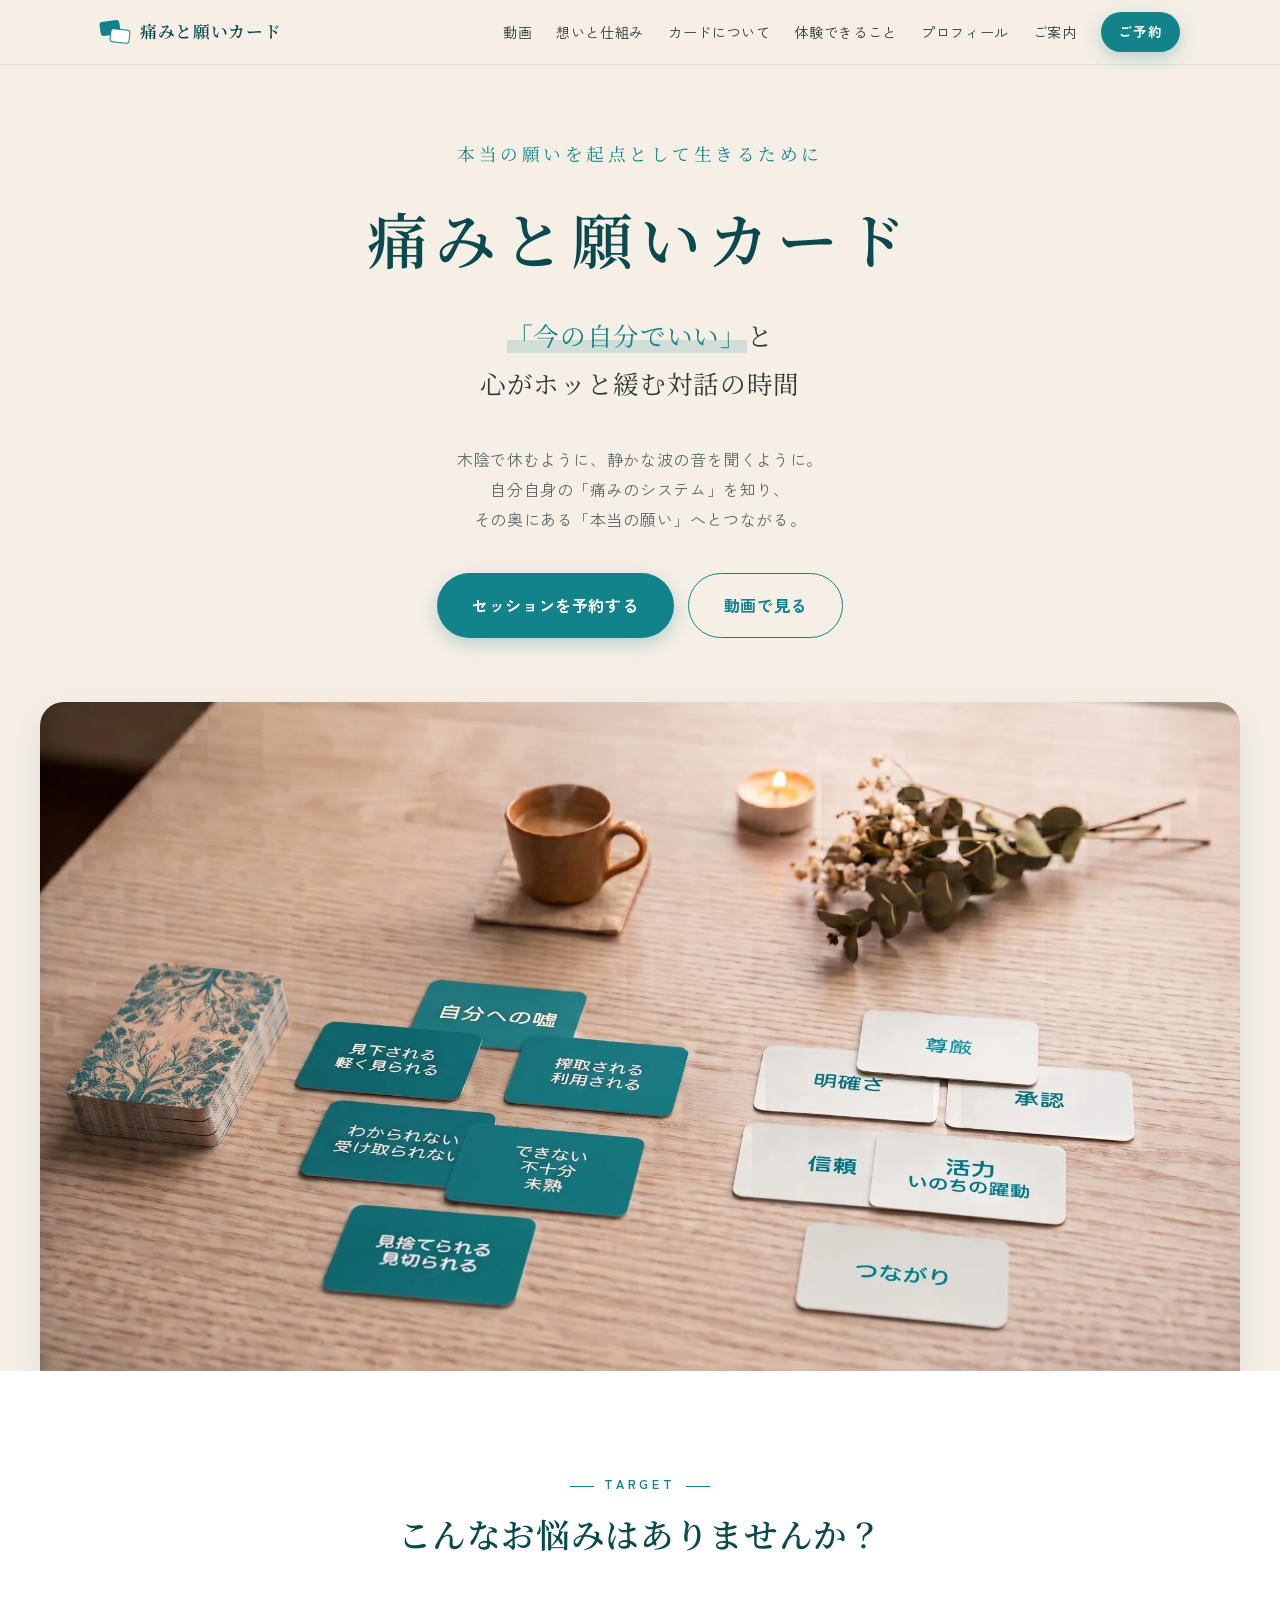
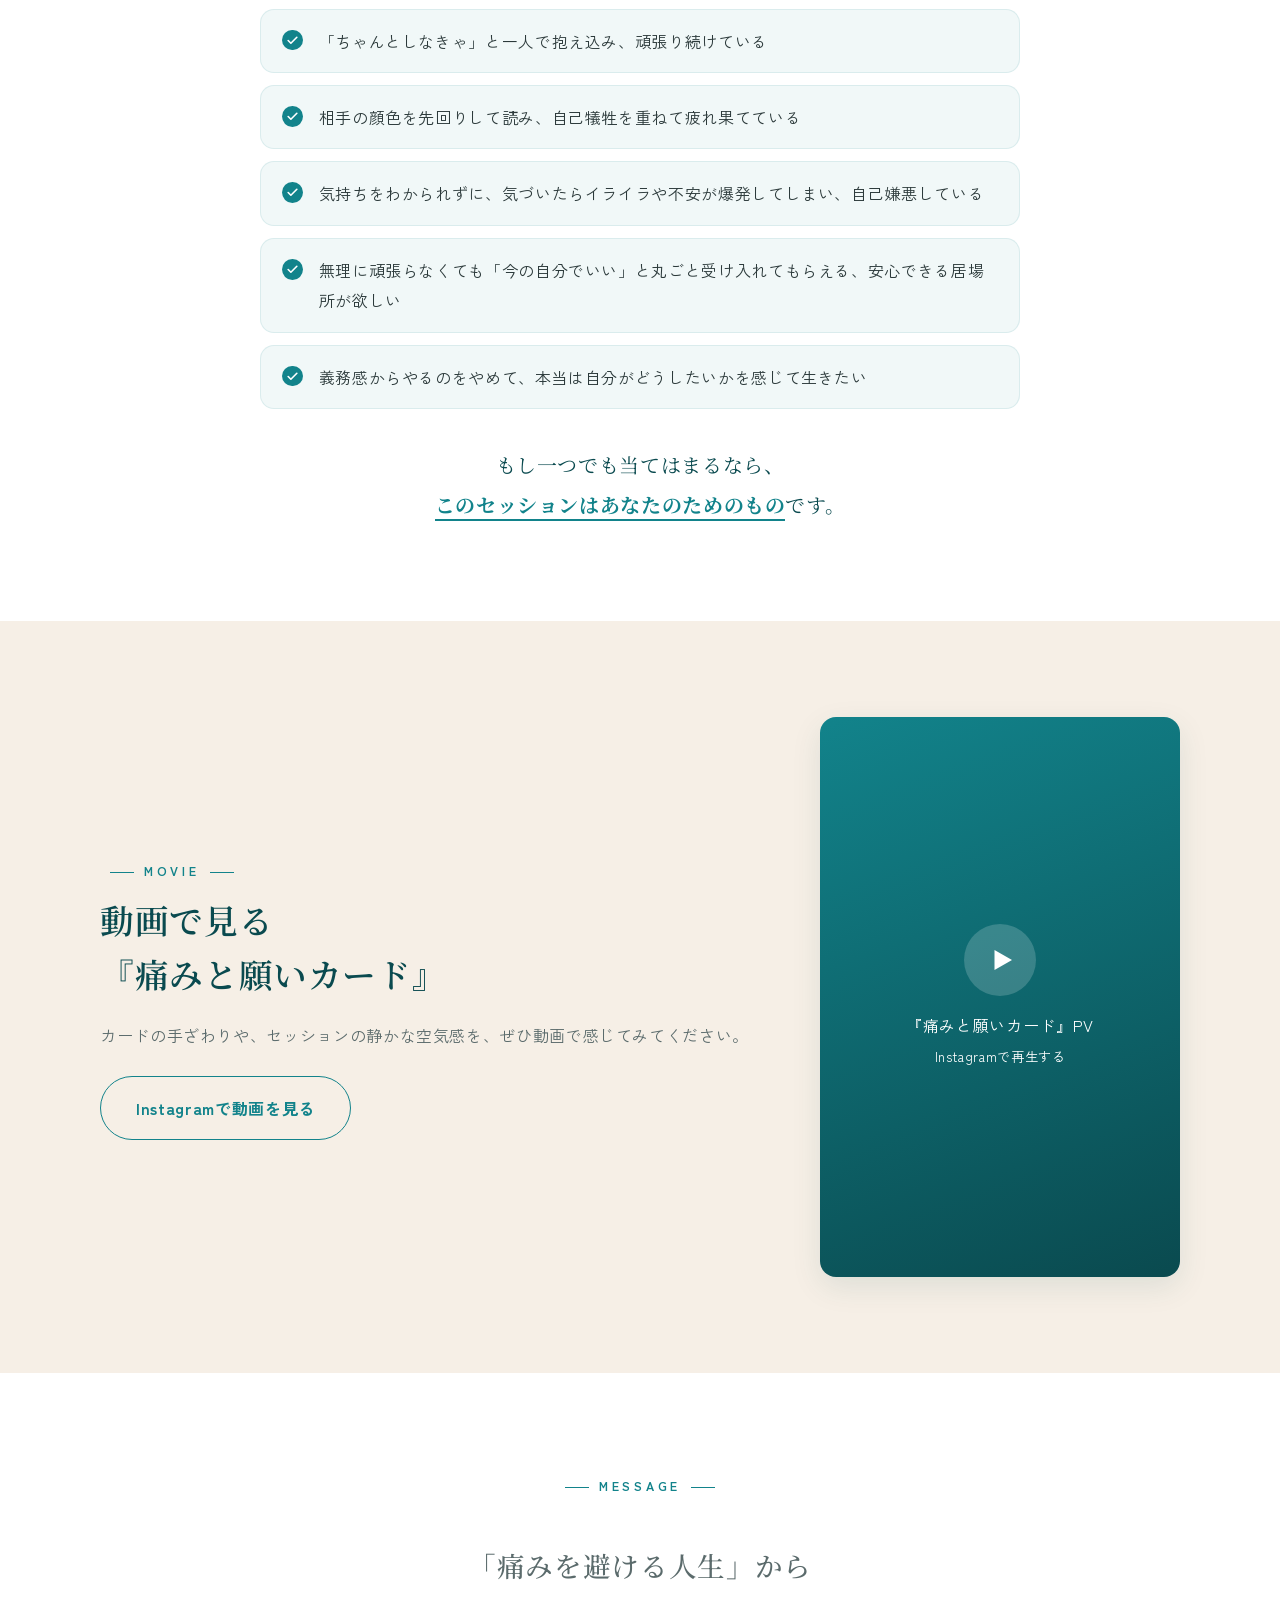
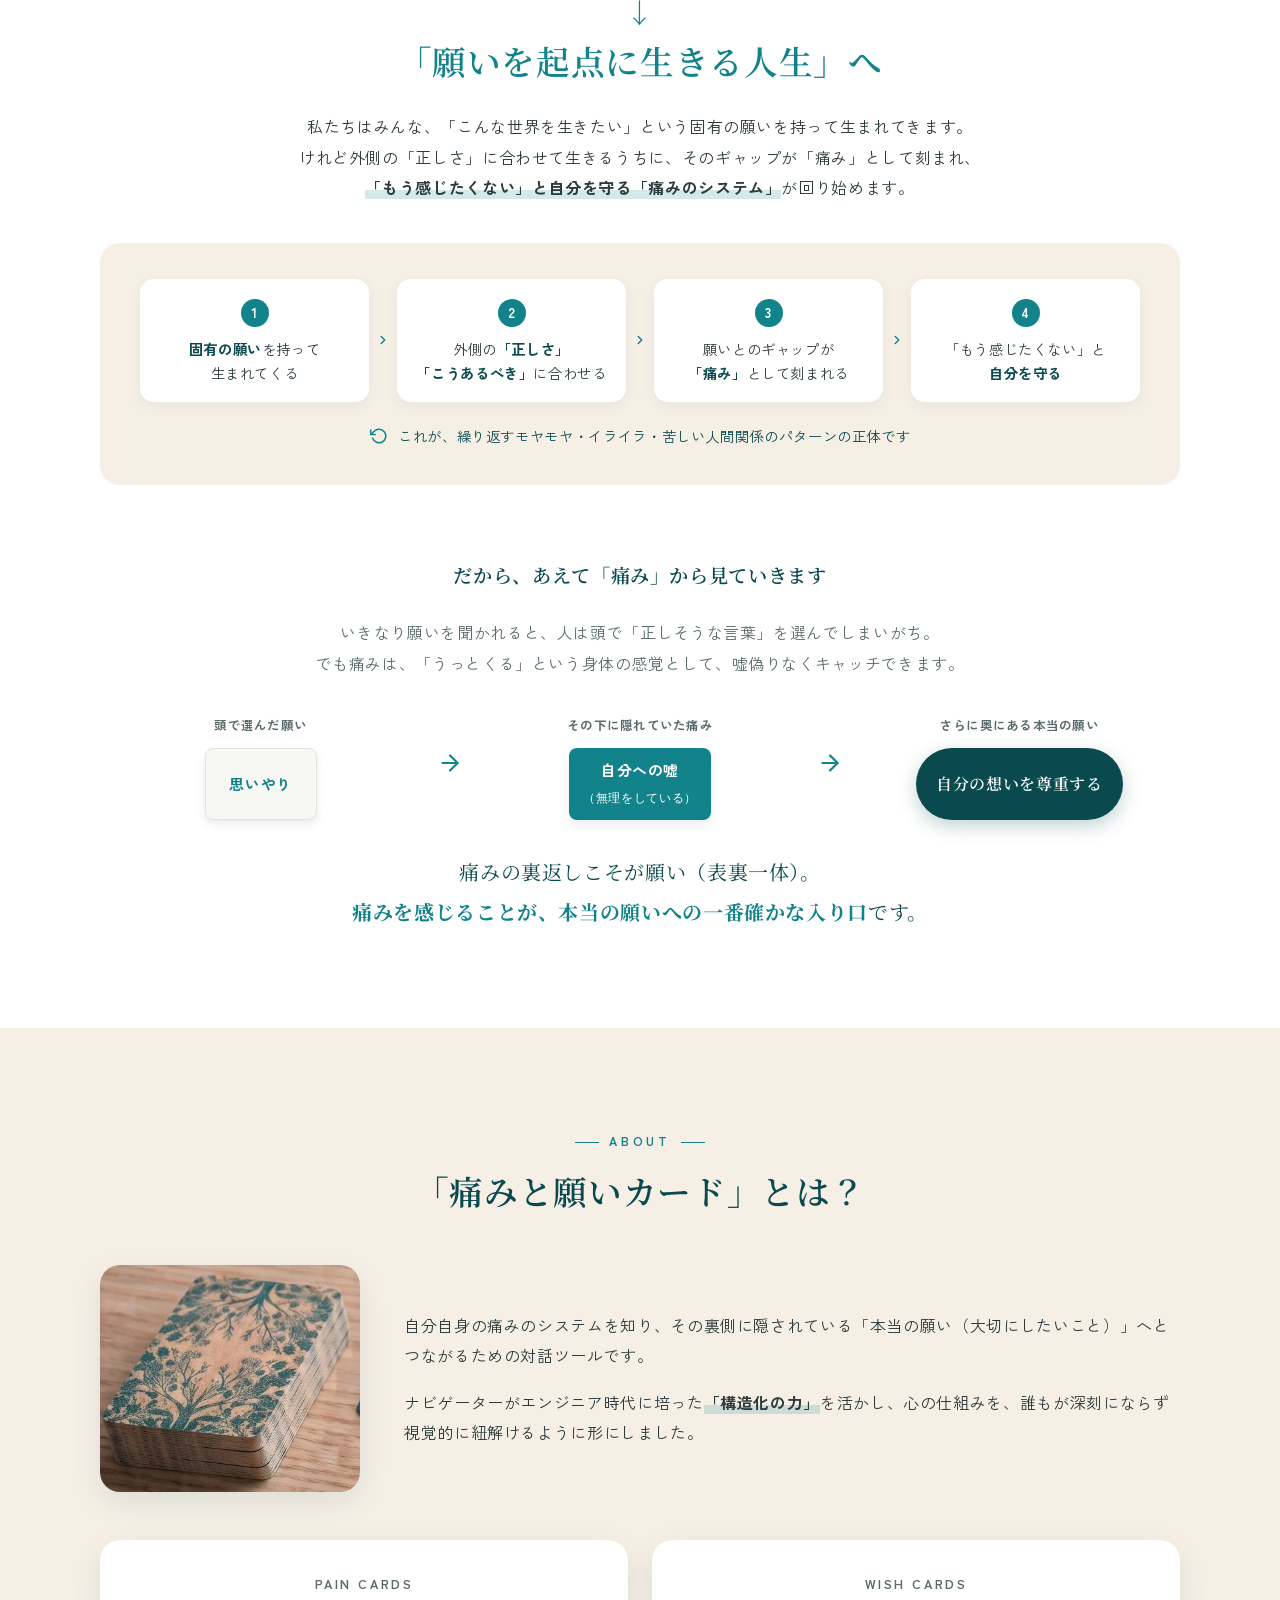
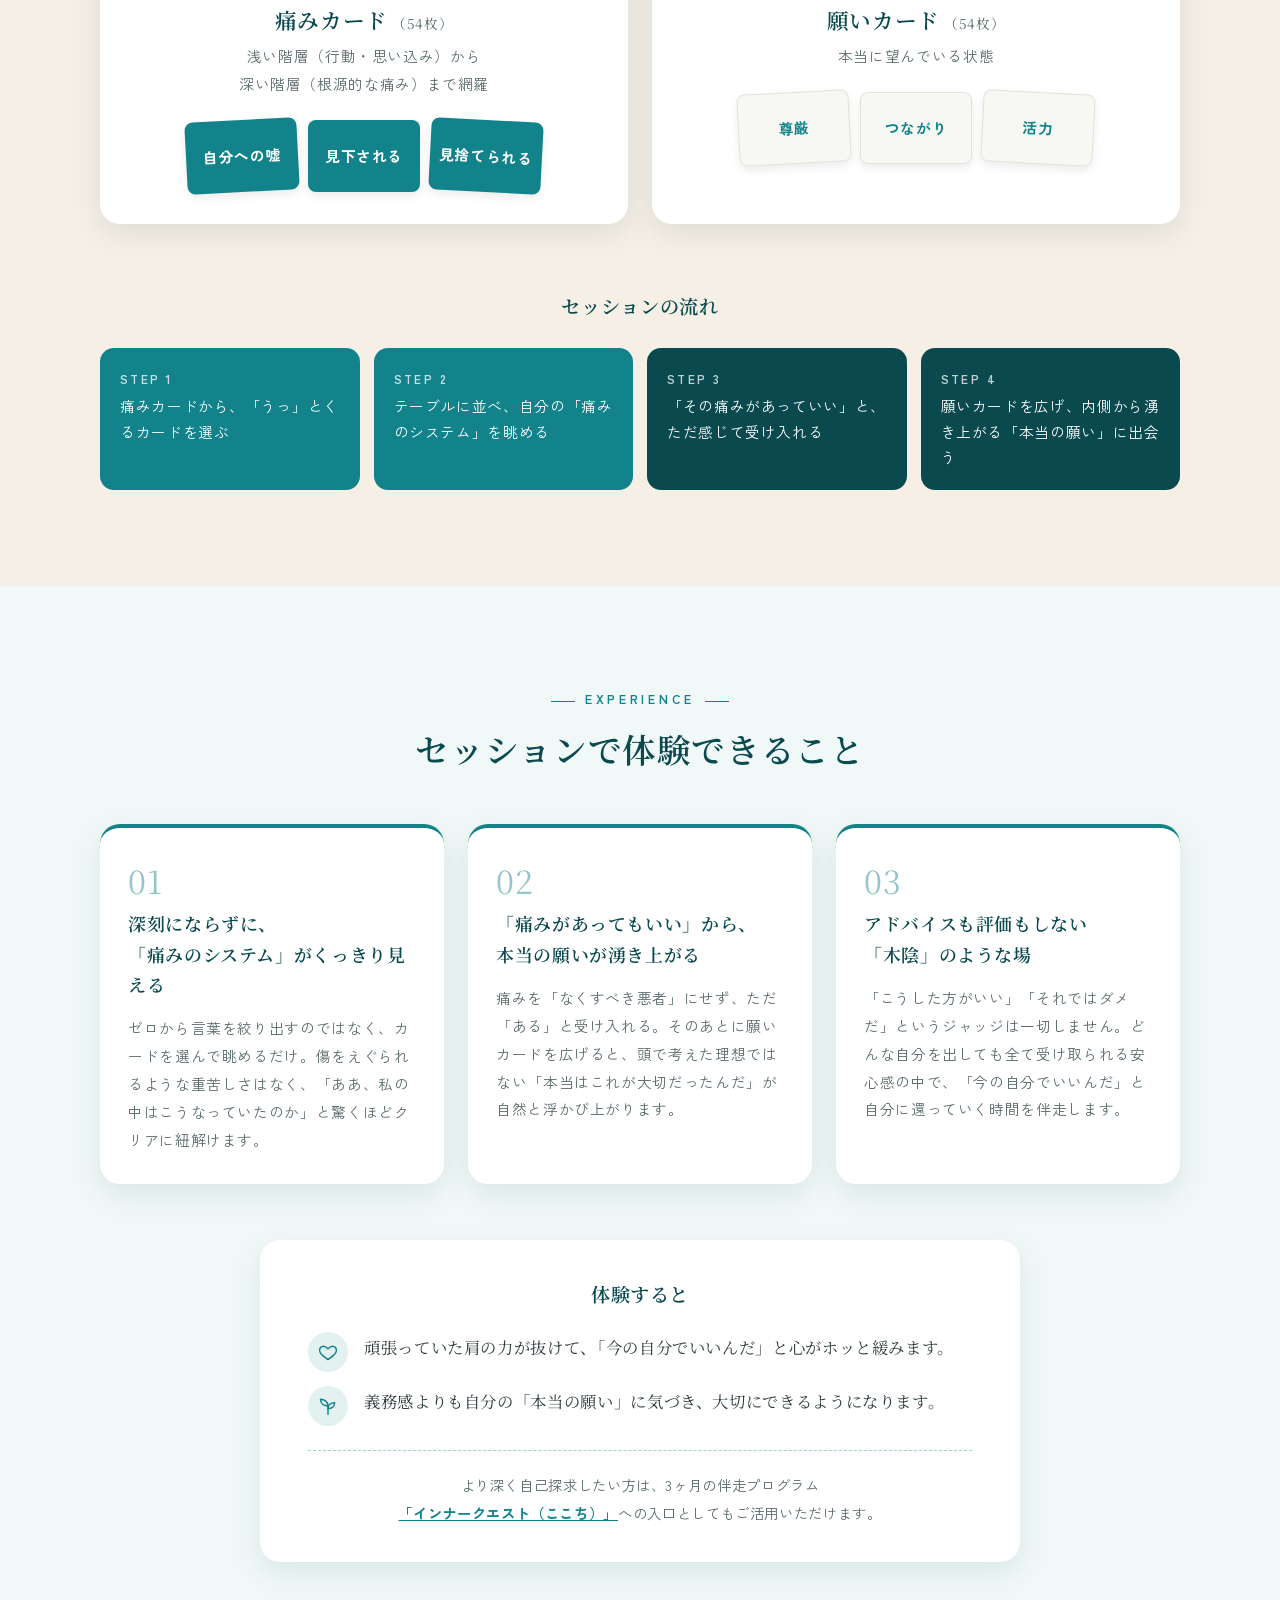
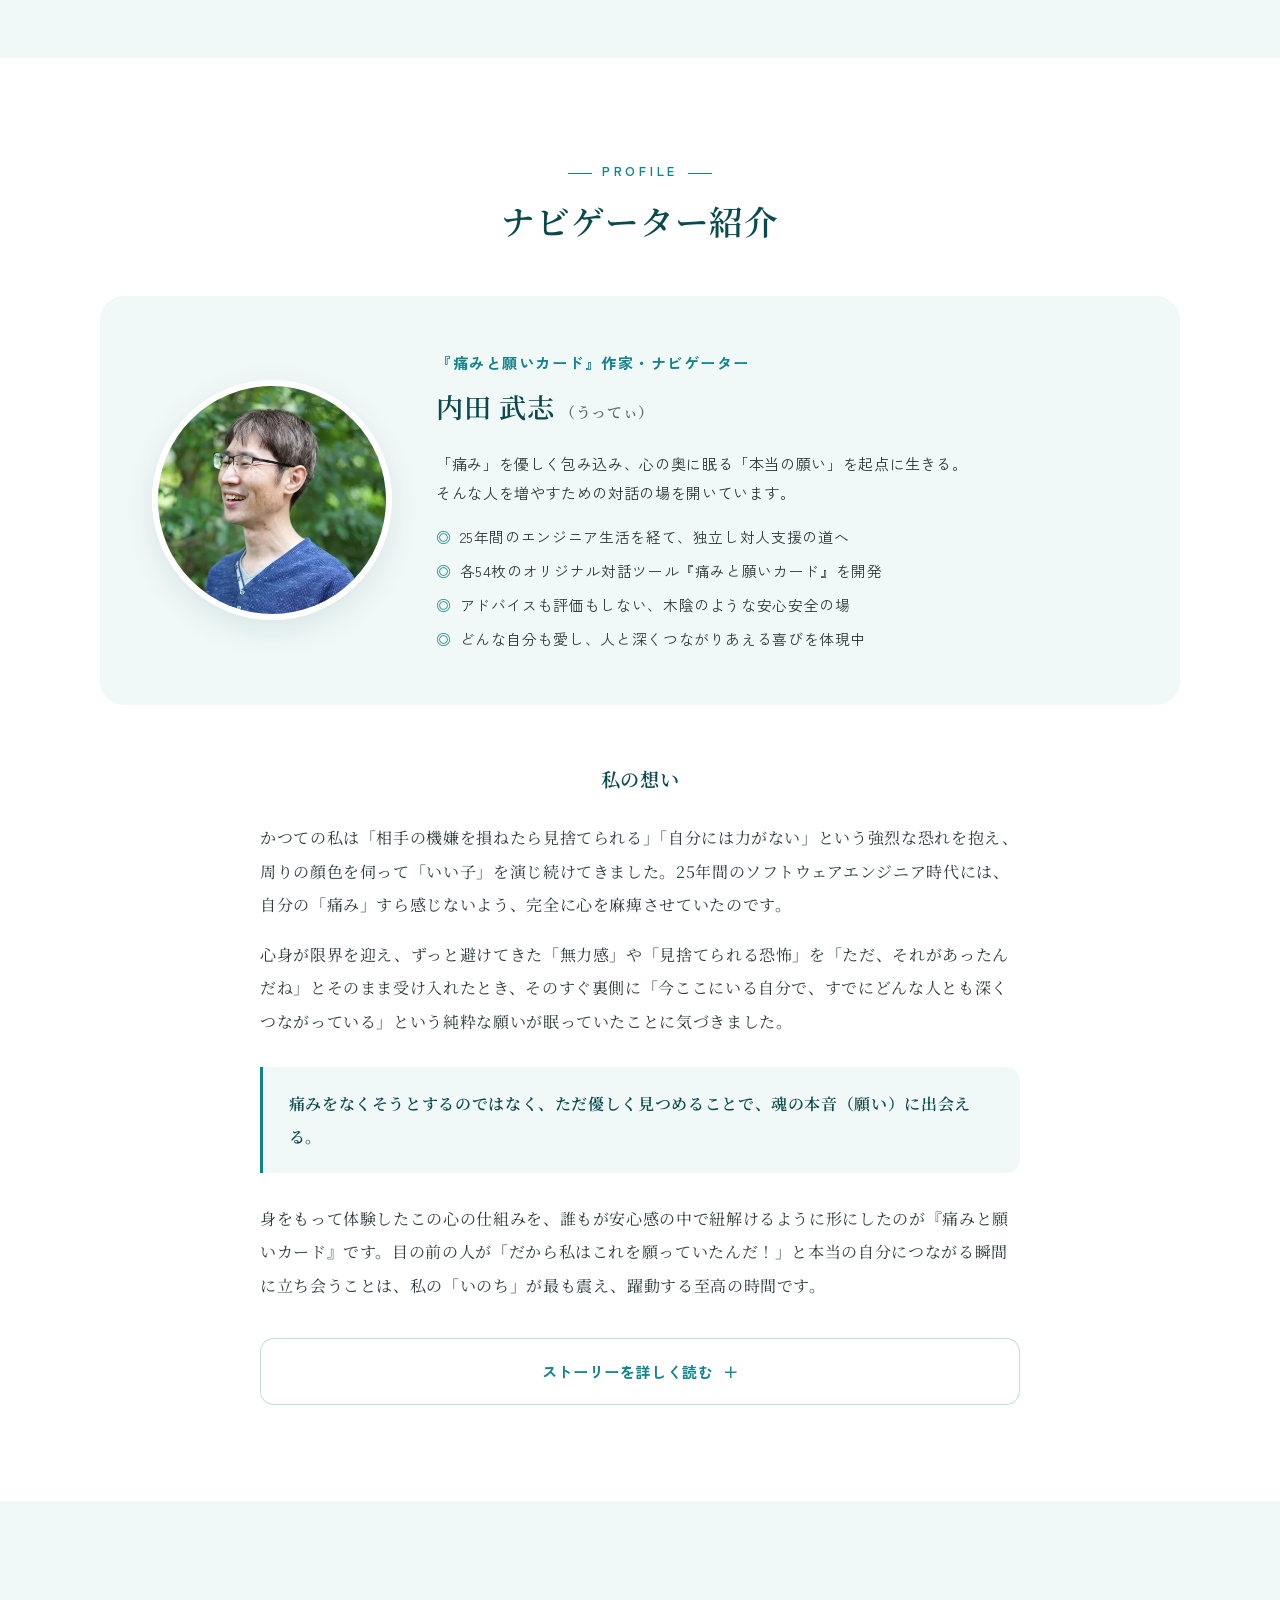
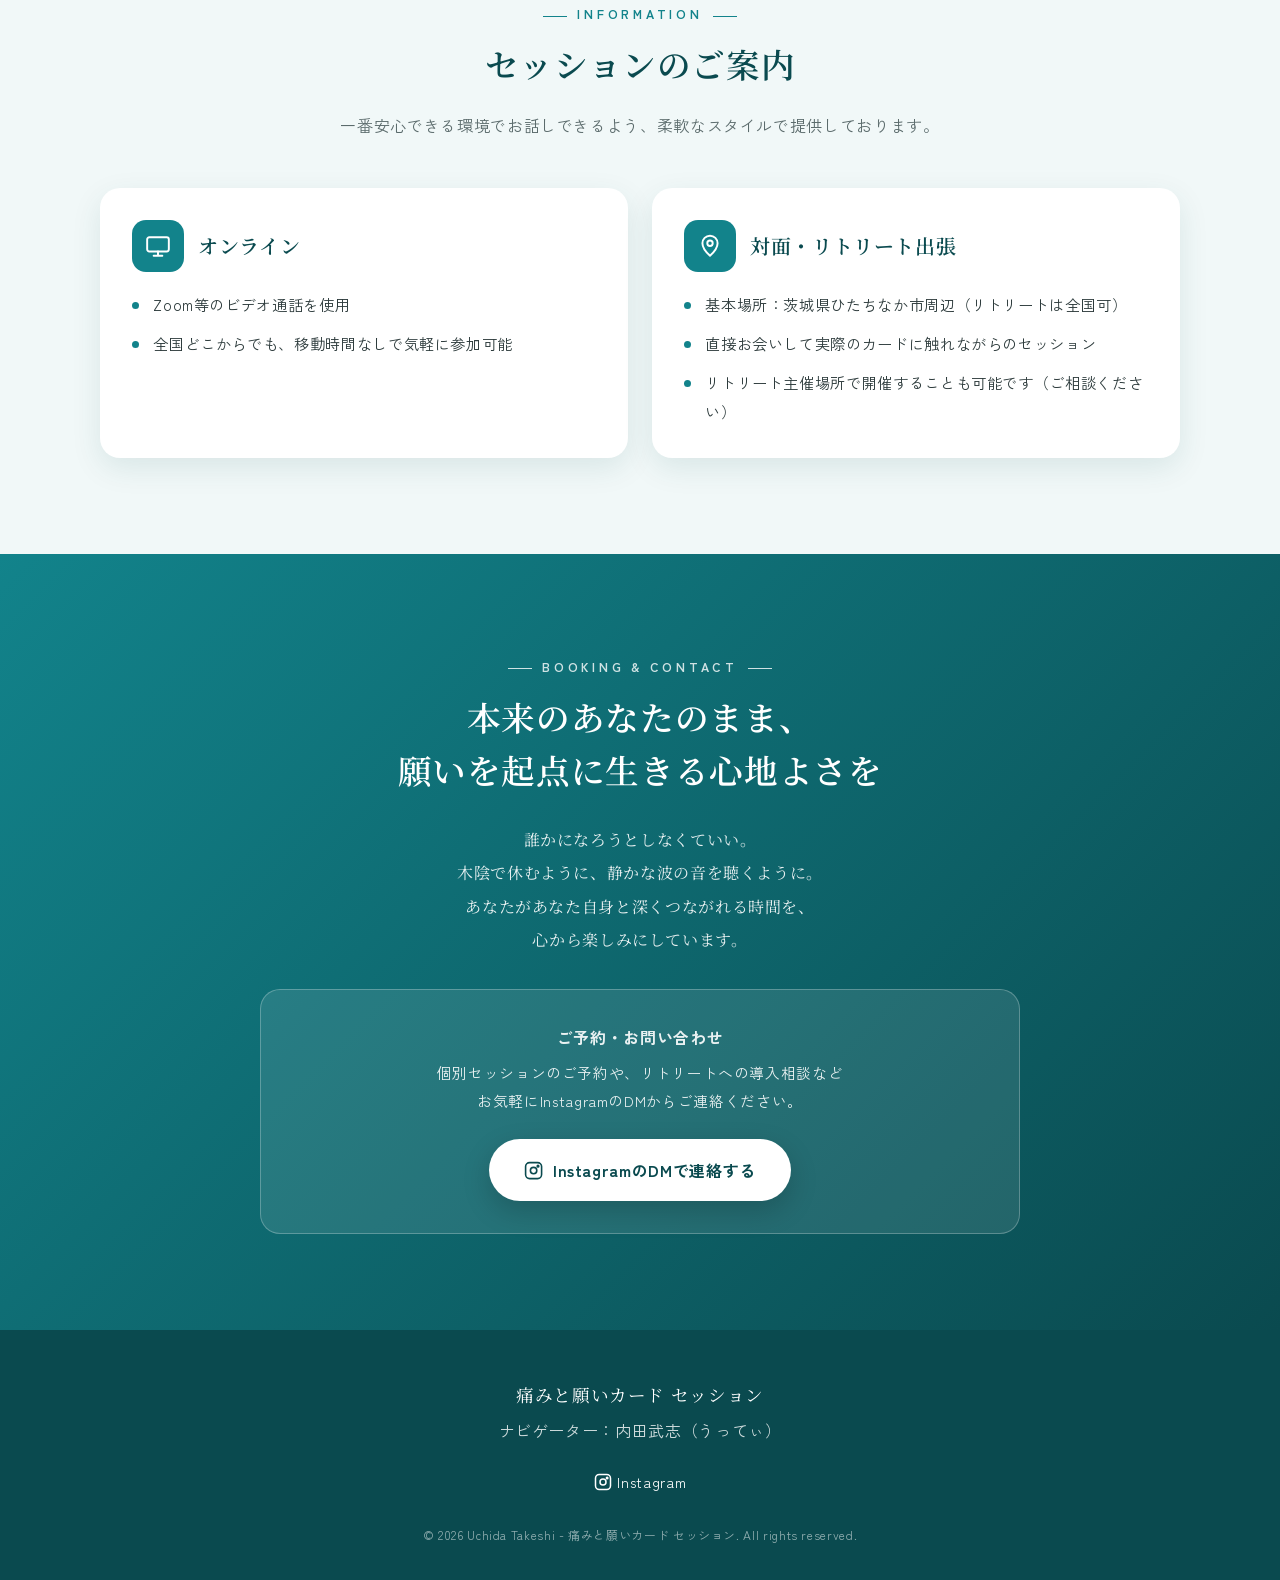
==== commit 7920a089: "Add profile photo and PV video, tighten LP content - Use the navigator's photo in the profile sectio" ====
--- a/index.html
+++ b/index.html
@@ -26,7 +26,6 @@
       --main-light: #e3f1f1;
       --main-pale: #f1f8f8;
       --wood: #f6efe6;
-      --wood-dark: #e9dccb;
       --ink: #2c3a3b;
       --ink-soft: #5b6b6c;
       --white: #ffffff;
@@ -39,13 +38,8 @@
     *, *::before, *::after { box-sizing: border-box; }
     html { scroll-behavior: smooth; scroll-padding-top: 64px; }
     body {
-      margin: 0;
-      font-family: var(--sans);
-      color: var(--ink);
-      background: var(--wood);
-      line-height: 1.9;
-      letter-spacing: .04em;
-      -webkit-font-smoothing: antialiased;
+      margin: 0; font-family: var(--sans); color: var(--ink); background: var(--wood);
+      line-height: 1.9; letter-spacing: .04em; -webkit-font-smoothing: antialiased;
     }
     img { max-width: 100%; height: auto; display: block; }
     a { color: var(--main); }
@@ -59,15 +53,13 @@
     .header {
       position: sticky; top: 0; z-index: 50;
       background: rgba(246, 239, 230, .9);
-      backdrop-filter: blur(8px);
-      -webkit-backdrop-filter: blur(8px);
+      backdrop-filter: blur(8px); -webkit-backdrop-filter: blur(8px);
       border-bottom: 1px solid rgba(18, 131, 139, .12);
     }
     .header__inner { display: flex; align-items: center; justify-content: space-between; height: 64px; }
     .logo {
       font-family: var(--serif); font-weight: 600; font-size: 1.05rem;
-      color: var(--main-deep); text-decoration: none;
-      display: flex; align-items: center; gap: .6em;
+      color: var(--main-deep); text-decoration: none; display: flex; align-items: center; gap: .6em;
     }
     .logo__mark { position: relative; width: 30px; height: 22px; flex-shrink: 0; }
     .logo__mark::before, .logo__mark::after { content: ""; position: absolute; width: 20px; height: 14px; border-radius: 3px; }
@@ -82,10 +74,8 @@
     /* ---------- Buttons ---------- */
     .btn {
       display: inline-flex; align-items: center; justify-content: center; gap: .6em;
-      background: var(--main); color: var(--white) !important;
-      text-decoration: none; font-weight: 700;
-      padding: 1em 2.2em; border-radius: 999px;
-      box-shadow: 0 6px 18px rgba(18, 131, 139, .28);
+      background: var(--main); color: var(--white) !important; text-decoration: none; font-weight: 700;
+      padding: 1em 2.2em; border-radius: 999px; box-shadow: 0 6px 18px rgba(18, 131, 139, .28);
       transition: background .2s, transform .2s, box-shadow .2s;
     }
     .btn:hover { background: var(--main-dark); transform: translateY(-2px); box-shadow: 0 10px 24px rgba(18, 131, 139, .32); }
@@ -94,58 +84,37 @@
     .btn svg { width: 1.2em; height: 1.2em; flex-shrink: 0; }
 
     /* ---------- Section common ---------- */
-    section { padding: 104px 0; }
-    @media (max-width: 640px) { section { padding: 76px 0; } }
+    section { padding: 96px 0; }
+    @media (max-width: 640px) { section { padding: 72px 0; } }
     .bg-white { background: var(--white); }
     .bg-pale { background: var(--main-pale); }
-    .section-head { text-align: center; margin-bottom: 56px; }
-    .eyebrow {
-      display: inline-block; font-size: .78rem; font-weight: 700;
-      letter-spacing: .3em; color: var(--main); margin-bottom: .8em;
-    }
-    .eyebrow::before, .eyebrow::after {
-      content: ""; display: inline-block; width: 24px; height: 1px;
-      background: currentColor; vertical-align: middle; margin: 0 .8em;
-    }
-    .section-title {
-      font-family: var(--serif); font-weight: 600;
-      font-size: clamp(1.45rem, 3.6vw, 2.1rem);
-      line-height: 1.6; margin: 0; color: var(--main-deep);
-    }
+    .section-head { text-align: center; margin-bottom: 48px; }
+    .eyebrow { display: inline-block; font-size: .78rem; font-weight: 700; letter-spacing: .3em; color: var(--main); margin-bottom: .8em; }
+    .eyebrow::before, .eyebrow::after { content: ""; display: inline-block; width: 24px; height: 1px; background: currentColor; vertical-align: middle; margin: 0 .8em; }
+    .section-title { font-family: var(--serif); font-weight: 600; font-size: clamp(1.45rem, 3.6vw, 2.1rem); line-height: 1.6; margin: 0; color: var(--main-deep); }
     .lead { color: var(--ink-soft); margin-top: 1.2em; }
-    .prose p { margin-bottom: 1.4em; }
-    .prose p:last-child { margin-bottom: 0; }
+    .sub-title { text-align: center; font-family: var(--serif); font-weight: 600; font-size: 1.2rem; color: var(--main-deep); margin: 0 0 24px; }
+    .center { text-align: center; }
     .marker { background: linear-gradient(transparent 62%, rgba(18, 131, 139, .18) 62%); font-weight: 700; }
 
-    /* ---------- Card chips (痛み / 願い) ---------- */
+    /* ---------- Card chips ---------- */
     .chip {
       display: inline-grid; place-items: center; text-align: center;
       min-width: 112px; min-height: 72px; padding: 8px 14px; border-radius: 8px;
-      font-weight: 700; font-size: .92rem; line-height: 1.4;
-      box-shadow: 0 4px 10px rgba(0,0,0,.08);
+      font-weight: 700; font-size: .92rem; line-height: 1.4; box-shadow: 0 4px 10px rgba(0,0,0,.08);
     }
     .chip--pain { background: var(--main); color: var(--white); }
     .chip--wish { background: #f7f7f4; color: var(--main); border: 1px solid #e3e3dc; }
 
     /* ---------- Hero ---------- */
     .hero { padding: 72px 0 0; text-align: center; overflow: hidden; }
-    .hero__sub {
-      font-family: var(--serif); color: var(--main);
-      font-size: clamp(.95rem, 2.4vw, 1.1rem); letter-spacing: .2em; margin-bottom: 1.4em;
-    }
-    .hero__title {
-      font-family: var(--serif); font-weight: 600;
-      font-size: clamp(2.2rem, 7vw, 3.8rem);
-      line-height: 1.4; margin: 0 0 .5em; color: var(--main-deep); letter-spacing: .12em;
-    }
+    .hero__sub { font-family: var(--serif); color: var(--main); font-size: clamp(.95rem, 2.4vw, 1.1rem); letter-spacing: .2em; margin-bottom: 1.4em; }
+    .hero__title { font-family: var(--serif); font-weight: 600; font-size: clamp(2.2rem, 7vw, 3.8rem); line-height: 1.4; margin: 0 0 .5em; color: var(--main-deep); letter-spacing: .12em; }
     .hero__catch { font-family: var(--serif); font-size: clamp(1.15rem, 3.4vw, 1.6rem); line-height: 1.9; margin: 0 0 1.4em; }
     .hero__catch em { font-style: normal; color: var(--main); background: linear-gradient(transparent 65%, rgba(18, 131, 139, .16) 65%); }
     .hero__text { color: var(--ink-soft); margin-bottom: 2.4em; }
     .hero__actions { display: flex; gap: 14px; justify-content: center; flex-wrap: wrap; }
-    .hero__visual {
-      margin: 64px auto 0; width: min(1200px, 100% - 32px);
-      border-radius: 24px 24px 0 0; overflow: hidden; box-shadow: var(--shadow);
-    }
+    .hero__visual { margin: 64px auto 0; width: min(1200px, 100% - 32px); border-radius: 24px 24px 0 0; overflow: hidden; box-shadow: var(--shadow); }
     .hero__visual img { width: 100%; aspect-ratio: 2000 / 1116; object-fit: cover; }
     @media (max-width: 640px) {
       .hero { padding-top: 56px; }
@@ -153,227 +122,152 @@
     }
 
     /* ---------- Target ---------- */
-    .check-list { list-style: none; padding: 0; margin: 0; display: grid; gap: 14px; }
-    .check-list li {
-      position: relative; padding: 1.1em 1.4em 1.1em 3.6em;
-      background: var(--main-pale); border-radius: var(--radius);
-      border: 1px solid rgba(18, 131, 139, .1);
-    }
+    .check-list { list-style: none; padding: 0; margin: 0; display: grid; gap: 12px; }
+    .check-list li { position: relative; padding: 1em 1.4em 1em 3.6em; background: var(--main-pale); border-radius: var(--radius); border: 1px solid rgba(18, 131, 139, .1); }
     .check-list li::before {
-      content: ""; position: absolute; left: 1.3em; top: 1.35em;
-      width: 1.3em; height: 1.3em; border-radius: 50%;
+      content: ""; position: absolute; left: 1.3em; top: 1.25em; width: 1.3em; height: 1.3em; border-radius: 50%;
       background: var(--main) url("data:image/svg+xml,%3Csvg xmlns='http://www.w3.org/2000/svg' viewBox='0 0 24 24' fill='none' stroke='white' stroke-width='3' stroke-linecap='round' stroke-linejoin='round'%3E%3Cpolyline points='20 6 9 17 4 12'/%3E%3C/svg%3E") center / 62% no-repeat;
     }
-    .target__msg {
-      margin-top: 40px; text-align: center;
-      font-family: var(--serif); font-size: clamp(1.05rem, 2.8vw, 1.25rem);
-      color: var(--main-deep); line-height: 2;
-    }
+    .target__msg { margin-top: 36px; text-align: center; font-family: var(--serif); font-size: clamp(1.05rem, 2.8vw, 1.25rem); color: var(--main-deep); line-height: 2; margin-bottom: 0; }
     .target__msg strong { color: var(--main); border-bottom: 2px solid var(--main); }
 
+    /* ---------- Movie ---------- */
+    .movie { display: grid; grid-template-columns: 1fr 360px; gap: 48px; align-items: center; }
+    @media (max-width: 820px) { .movie { grid-template-columns: 1fr; gap: 28px; text-align: center; } }
+    .movie__frame { width: 100%; max-width: 360px; margin-inline: auto; }
+    .movie__frame .instagram-media { margin: 0 auto !important; min-width: 0 !important; width: 100% !important; border-radius: 16px !important; box-shadow: var(--shadow) !important; }
+    .movie__fallback {
+      display: grid; place-items: center; align-content: center; gap: 14px; aspect-ratio: 9 / 14; width: 100%;
+      border-radius: 16px; background: linear-gradient(160deg, var(--main) 0%, var(--main-deep) 100%);
+      color: var(--white) !important; text-decoration: none; text-align: center; padding: 24px;
+    }
+    .movie__play { width: 72px; height: 72px; border-radius: 50%; background: rgba(255,255,255,.18); display: grid; place-items: center; }
+    .movie__play svg { width: 30px; height: 30px; margin-left: 4px; }
+    .movie__text .lead { margin-bottom: 1.6em; }
+
     /* ---------- Message ---------- */
-    .message__title {
-      font-family: var(--serif); font-weight: 600; text-align: center;
-      font-size: clamp(1.35rem, 4vw, 2.2rem); line-height: 1.8; margin: 0 0 .6em;
-      color: var(--main-deep);
-    }
+    .message__title { font-family: var(--serif); font-weight: 600; text-align: center; font-size: clamp(1.35rem, 4vw, 2.1rem); line-height: 1.8; margin: 0 0 .6em; color: var(--main-deep); }
     .message__title .from { color: var(--ink-soft); font-weight: 500; font-size: .82em; }
     .message__title .arrow { display: block; color: var(--main); font-size: .8em; line-height: 1.4; }
     .message__title .to { color: var(--main); }
-    .message__sub { text-align: center; font-family: var(--serif); color: var(--ink-soft); margin-bottom: 56px; }
-
-    .loop {
-      margin: 56px 0; padding: 40px clamp(20px, 4vw, 40px);
-      background: var(--wood); border-radius: 20px;
-    }
-    .loop__title { text-align: center; font-family: var(--serif); font-weight: 600; font-size: 1.15rem; color: var(--main-deep); margin: 0 0 28px; }
+    .message__lead { text-align: center; margin-bottom: 40px; }
+
+    .loop { padding: 36px clamp(20px, 4vw, 40px); background: var(--wood); border-radius: 20px; margin-bottom: 72px; }
     .loop__steps { list-style: none; margin: 0; padding: 0; display: grid; grid-template-columns: repeat(4, 1fr); gap: 28px; counter-reset: step; }
-    .loop__steps li {
-      position: relative; background: var(--white); border-radius: var(--radius);
-      padding: 22px 16px 18px; text-align: center; font-size: .9rem; line-height: 1.7;
-      box-shadow: 0 4px 14px rgba(10, 74, 79, .06);
-    }
+    .loop__steps li { position: relative; background: var(--white); border-radius: var(--radius); padding: 20px 14px 16px; text-align: center; font-size: .9rem; line-height: 1.7; box-shadow: 0 4px 14px rgba(10, 74, 79, .06); }
     .loop__steps li::before {
-      counter-increment: step; content: counter(step);
-      display: grid; place-items: center; margin: 0 auto 10px;
-      width: 28px; height: 28px; border-radius: 50%;
-      background: var(--main); color: var(--white); font-weight: 700; font-size: .85rem;
+      counter-increment: step; content: counter(step); display: grid; place-items: center; margin: 0 auto 10px;
+      width: 28px; height: 28px; border-radius: 50%; background: var(--main); color: var(--white); font-weight: 700; font-size: .85rem;
     }
     .loop__steps li:not(:last-child)::after {
-      content: ""; position: absolute; right: -21px; top: 50%;
-      width: 14px; height: 14px; transform: translateY(-50%);
+      content: ""; position: absolute; right: -21px; top: 50%; width: 14px; height: 14px; transform: translateY(-50%);
       background: url("data:image/svg+xml,%3Csvg xmlns='http://www.w3.org/2000/svg' viewBox='0 0 24 24' fill='none' stroke='%2312838b' stroke-width='2.5' stroke-linecap='round' stroke-linejoin='round'%3E%3Cpolyline points='9 18 15 12 9 6'/%3E%3C/svg%3E") center / contain no-repeat;
     }
     .loop__steps strong { color: var(--main-deep); }
-    .loop__back {
-      margin: 22px auto 0; text-align: center; font-size: .85rem; color: var(--main);
-      display: flex; align-items: center; justify-content: center; gap: .5em;
-    }
-    .loop__back svg { width: 20px; height: 20px; }
+    .loop__back { margin: 20px 0 0; text-align: center; font-size: .9rem; color: var(--main-deep); }
+    .loop__back svg { width: 18px; height: 18px; vertical-align: -3px; margin-right: .4em; color: var(--main); }
     @media (max-width: 820px) {
-      .loop__steps { grid-template-columns: 1fr; gap: 22px; }
-      .loop__steps li:not(:last-child)::after { right: auto; left: 50%; top: auto; bottom: -19px; transform: translateX(-50%) rotate(90deg); }
-    }
-
-    /* ---------- Why pain ---------- */
-    .depth { display: grid; grid-template-columns: 1fr auto 1fr auto 1fr; gap: 16px; align-items: center; margin: 8px 0 56px; }
+      .loop__steps { grid-template-columns: 1fr; gap: 10px; }
+      .loop__steps li { text-align: left; padding: 14px 16px 14px 58px; }
+      .loop__steps li::before { position: absolute; left: 16px; top: 50%; transform: translateY(-50%); margin: 0; }
+      .loop__steps li::after { display: none; }
+      .loop__steps br { display: none; }
+    }
+
+    .depth { display: grid; grid-template-columns: 1fr auto 1fr auto 1fr; gap: 16px; align-items: center; margin: 0 0 32px; }
     .depth__item { text-align: center; }
     .depth__label { display: block; font-size: .78rem; font-weight: 700; letter-spacing: .1em; color: var(--ink-soft); margin-bottom: 10px; }
     .depth__arrow { color: var(--main); }
     .depth__arrow svg { width: 26px; height: 26px; }
     .depth__goal {
-      display: inline-grid; place-items: center; min-height: 72px; padding: 10px 18px;
-      border-radius: 999px; background: var(--main-deep); color: var(--white);
-      font-family: var(--serif); font-weight: 600; line-height: 1.5;
+      display: inline-grid; place-items: center; min-height: 72px; padding: 10px 20px; border-radius: 999px;
+      background: var(--main-deep); color: var(--white); font-family: var(--serif); font-weight: 600; line-height: 1.5;
       box-shadow: 0 6px 18px rgba(10, 74, 79, .25);
     }
     @media (max-width: 720px) {
-      .depth { grid-template-columns: 1fr; gap: 10px; }
+      .depth { grid-template-columns: 1fr; gap: 8px; }
       .depth__arrow svg { transform: rotate(90deg); margin: 0 auto; }
     }
-
-    .compare { display: grid; grid-template-columns: 1fr 1fr; gap: 20px; margin-bottom: 40px; }
-    @media (max-width: 720px) { .compare { grid-template-columns: 1fr; } }
-    .compare__box { border-radius: 18px; padding: 30px 28px; }
-    .compare__box h4 { font-family: var(--serif); font-size: 1.1rem; margin: 0 0 .6em; display: flex; align-items: center; gap: .6em; }
-    .compare__box p { margin: 0; font-size: .93rem; }
-    .compare__box svg { width: 26px; height: 26px; flex-shrink: 0; }
-    .compare__box--head { background: #f4f4f1; color: var(--ink-soft); }
-    .compare__box--body { background: var(--main-light); color: var(--main-deep); }
-    .compare__box--body h4 { color: var(--main-deep); }
-    .key-message {
-      text-align: center; font-family: var(--serif); font-size: clamp(1.05rem, 2.8vw, 1.3rem);
-      line-height: 2; color: var(--main-deep);
-    }
+    .key-message { text-align: center; font-family: var(--serif); font-size: clamp(1.05rem, 2.8vw, 1.25rem); line-height: 2; color: var(--main-deep); margin: 32px 0 0; }
     .key-message strong { color: var(--main); }
 
     /* ---------- About ---------- */
-    .about__intro { display: grid; grid-template-columns: 300px 1fr; gap: 48px; align-items: center; margin-bottom: 56px; }
+    .about__intro { display: grid; grid-template-columns: 260px 1fr; gap: 44px; align-items: center; margin-bottom: 48px; }
     .about__intro img { border-radius: 20px; box-shadow: var(--shadow); }
-    @media (max-width: 760px) { .about__intro { grid-template-columns: 1fr; gap: 28px; } .about__intro img { max-width: 280px; margin-inline: auto; } }
-    .about__cards { display: grid; grid-template-columns: 1fr 1fr; gap: 28px; }
+    @media (max-width: 760px) { .about__intro { grid-template-columns: 1fr; gap: 24px; } .about__intro img { max-width: 240px; margin-inline: auto; } }
+    .about__cards { display: grid; grid-template-columns: 1fr 1fr; gap: 24px; margin-bottom: 64px; }
     @media (max-width: 720px) { .about__cards { grid-template-columns: 1fr; } }
-    .deck { background: var(--white); border-radius: 20px; padding: 36px 28px; box-shadow: var(--shadow); text-align: center; }
+    .deck { background: var(--white); border-radius: 20px; padding: 32px 24px; box-shadow: var(--shadow); text-align: center; }
     .deck__label { font-size: .8rem; font-weight: 700; letter-spacing: .2em; color: var(--ink-soft); margin-bottom: .2em; }
     .deck__name { font-family: var(--serif); font-size: 1.35rem; font-weight: 600; margin: 0 0 .1em; color: var(--main-deep); }
     .deck__name small { font-size: .85rem; font-weight: 400; margin-left: .3em; color: var(--ink-soft); }
-    .deck__desc { font-size: .92rem; color: var(--ink-soft); margin-bottom: 24px; }
+    .deck__desc { font-size: .92rem; color: var(--ink-soft); margin-bottom: 22px; }
     .mini-cards { display: flex; justify-content: center; gap: 10px; flex-wrap: wrap; }
     .mini-cards .chip { width: 112px; padding: 4px; }
     .mini-cards .chip:nth-child(1) { transform: rotate(-3deg); }
     .mini-cards .chip:nth-child(3) { transform: rotate(3deg); }
     @media (max-width: 640px) {
-      .deck { padding: 32px 16px; }
+      .deck { padding: 28px 16px; }
       .mini-cards { gap: 6px; flex-wrap: nowrap; }
       .mini-cards .chip { width: 92px; min-width: 0; min-height: 62px; font-size: .8rem; }
     }
-
-    /* ---------- Experience ---------- */
-    .exp { display: grid; gap: 28px; }
-    .exp__item {
-      display: grid; grid-template-columns: 88px 1fr; gap: 28px;
-      background: var(--white); border-radius: 20px; padding: 36px clamp(24px, 4vw, 44px);
-      box-shadow: var(--shadow);
-    }
-    .exp__num { font-family: var(--serif); font-size: 3rem; line-height: 1; color: var(--main); opacity: .35; }
-    .exp__item h3 { font-family: var(--serif); font-weight: 600; font-size: clamp(1.1rem, 2.6vw, 1.3rem); line-height: 1.7; margin: 0 0 .8em; color: var(--main-deep); }
-    .exp__item p { color: var(--ink); font-size: .96rem; margin: 0; }
-    @media (max-width: 640px) { .exp__item { grid-template-columns: 1fr; gap: 6px; } .exp__num { font-size: 2.2rem; } }
-
-    .flow { margin-top: 64px; }
-    .flow__title { text-align: center; font-family: var(--serif); font-weight: 600; font-size: 1.2rem; color: var(--main-deep); margin: 0 0 28px; }
-    .flow__steps { list-style: none; padding: 0; margin: 0; display: grid; grid-template-columns: repeat(4, 1fr); gap: 16px; }
+    .flow__steps { list-style: none; padding: 0; margin: 0; display: grid; grid-template-columns: repeat(4, 1fr); gap: 14px; }
     @media (max-width: 860px) { .flow__steps { grid-template-columns: 1fr 1fr; } }
     @media (max-width: 480px) { .flow__steps { grid-template-columns: 1fr; } }
-    .flow__steps li { background: var(--main); color: var(--white); border-radius: var(--radius); padding: 22px 20px; font-size: .92rem; line-height: 1.75; }
+    .flow__steps li { background: var(--main); color: var(--white); border-radius: var(--radius); padding: 20px; font-size: .92rem; line-height: 1.75; }
     .flow__steps li:nth-child(n+3) { background: var(--main-deep); }
     .flow__steps b { display: block; font-size: .75rem; letter-spacing: .2em; opacity: .75; margin-bottom: .3em; }
 
-    .stance { margin-top: 64px; text-align: center; }
-    .stance__title { font-family: var(--serif); font-weight: 600; font-size: 1.1rem; color: var(--main-deep); margin: 0 0 20px; }
-    .stance__list { display: flex; flex-wrap: wrap; justify-content: center; gap: 12px; padding: 0; margin: 0; list-style: none; }
-    .stance__list li { background: var(--white); border: 1.5px solid var(--main); color: var(--main-deep); border-radius: 999px; padding: .55em 1.3em; font-size: .9rem; font-weight: 500; }
-
-    /* ---------- After ---------- */
-    .after__list { display: grid; gap: 20px; margin: 0 0 48px; padding: 0; list-style: none; }
-    .after__list li {
-      display: flex; gap: 20px; align-items: flex-start;
-      background: var(--white); border-radius: var(--radius); padding: 28px; box-shadow: var(--shadow);
-      font-family: var(--serif); font-size: 1.05rem; line-height: 1.9;
-    }
-    .after__icon { flex-shrink: 0; width: 48px; height: 48px; border-radius: 50%; background: var(--main-light); display: grid; place-items: center; color: var(--main); }
-    .after__icon svg { width: 24px; height: 24px; }
-    .after__next { text-align: center; padding: 32px 24px; border: 1px dashed rgba(18, 131, 139, .45); border-radius: var(--radius); color: var(--ink-soft); }
+    /* ---------- Experience ---------- */
+    .exp { display: grid; grid-template-columns: repeat(3, 1fr); gap: 24px; }
+    @media (max-width: 860px) { .exp { grid-template-columns: 1fr; } }
+    .exp__item { background: var(--white); border-radius: 20px; padding: 36px 28px 30px; border-top: 4px solid var(--main); box-shadow: var(--shadow); }
+    .exp__num { font-family: var(--serif); font-size: 2rem; line-height: 1; color: var(--main); opacity: .45; margin-bottom: .4em; }
+    .exp__item h3 { font-family: var(--serif); font-weight: 600; font-size: 1.12rem; line-height: 1.7; margin: 0 0 .8em; color: var(--main-deep); }
+    .exp__item p { color: var(--ink-soft); font-size: .92rem; margin: 0; }
+
+    .after { margin-top: 56px; background: var(--white); border-radius: 20px; padding: 36px clamp(24px, 5vw, 48px); box-shadow: var(--shadow); }
+    .after__list { list-style: none; padding: 0; margin: 0 0 24px; display: grid; gap: 14px; }
+    .after__list li { display: flex; gap: 16px; align-items: flex-start; font-family: var(--serif); font-size: 1.02rem; }
+    .after__icon { flex-shrink: 0; width: 40px; height: 40px; border-radius: 50%; background: var(--main-light); display: grid; place-items: center; color: var(--main); }
+    .after__icon svg { width: 20px; height: 20px; }
+    .after__next { margin: 0; padding-top: 20px; border-top: 1px dashed rgba(18, 131, 139, .4); font-size: .9rem; color: var(--ink-soft); text-align: center; }
     .after__next a { font-weight: 700; }
 
     /* ---------- Profile ---------- */
     .profile__card {
-      display: grid; grid-template-columns: 220px 1fr; gap: 44px; align-items: center;
-      background: var(--white); border-radius: 24px; padding: clamp(28px, 5vw, 52px);
-      box-shadow: var(--shadow);
+      display: grid; grid-template-columns: 240px 1fr; gap: 44px; align-items: center;
+      background: var(--main-pale); border-radius: 24px; padding: clamp(28px, 5vw, 52px); margin-bottom: 56px;
     }
     @media (max-width: 760px) { .profile__card { grid-template-columns: 1fr; gap: 24px; text-align: center; } }
-    .profile__photo {
-      width: 220px; aspect-ratio: 1; border-radius: 50%; overflow: hidden; margin-inline: auto;
-      border: 6px solid var(--main-light);
-    }
+    .profile__photo { width: min(240px, 70vw); aspect-ratio: 1; border-radius: 50%; overflow: hidden; margin-inline: auto; border: 6px solid var(--white); box-shadow: var(--shadow); }
     .profile__photo img { width: 100%; height: 100%; object-fit: cover; }
     .profile__role { color: var(--main); font-size: .88rem; font-weight: 700; letter-spacing: .1em; margin: 0 0 .3em; }
-    .profile__name { font-family: var(--serif); font-weight: 600; font-size: 1.7rem; margin: 0 0 .7em; color: var(--main-deep); }
+    .profile__name { font-family: var(--serif); font-weight: 600; font-size: 1.7rem; margin: 0 0 .6em; color: var(--main-deep); }
     .profile__name small { font-size: .55em; color: var(--ink-soft); margin-left: .4em; }
     .profile__card p { font-size: .95rem; }
-    .profile__points { list-style: none; padding: 0; margin: 1.2em 0 0; display: grid; gap: 8px; text-align: left; }
-    .profile__points li { position: relative; padding-left: 1.6em; font-size: .93rem; }
+    .profile__points { list-style: none; padding: 0; margin: 1em 0 0; display: grid; gap: 6px; text-align: left; }
+    .profile__points li { position: relative; padding-left: 1.6em; font-size: .92rem; }
     .profile__points li::before { content: "◎"; position: absolute; left: 0; color: var(--main); }
 
-    /* ---------- Story ---------- */
-    .story__catch {
-      font-family: var(--serif); font-size: clamp(1.15rem, 3vw, 1.45rem); line-height: 1.9;
-      text-align: center; color: var(--main-deep); margin: 0 0 48px;
-    }
-    .story__body { font-family: var(--serif); font-size: 1rem; line-height: 2.1; }
-    .story__quote {
-      margin: 2em 0; padding: 1.4em 1.6em; border-left: 3px solid var(--main);
-      background: var(--main-pale); border-radius: 0 var(--radius) var(--radius) 0;
-      color: var(--main-deep); font-weight: 600;
-    }
-
-    .timeline { margin-top: 56px; }
-    .timeline details {
-      background: var(--white); border-radius: var(--radius); margin-bottom: 12px;
-      border: 1px solid rgba(18, 131, 139, .14);
-    }
-    .timeline summary {
-      list-style: none; cursor: pointer; padding: 20px 56px 20px 24px; position: relative;
-      font-family: var(--serif); font-weight: 600; color: var(--main-deep); line-height: 1.6;
-    }
-    .timeline summary::-webkit-details-marker { display: none; }
-    .timeline summary span { display: block; font-family: var(--sans); font-size: .74rem; letter-spacing: .2em; color: var(--main); font-weight: 700; }
-    .timeline summary::after {
-      content: ""; position: absolute; right: 24px; top: 50%; width: 10px; height: 10px; margin-top: -7px;
-      border-right: 2px solid var(--main); border-bottom: 2px solid var(--main); transform: rotate(45deg);
-      transition: transform .25s;
-    }
-    .timeline details[open] summary::after { transform: rotate(-135deg); margin-top: -2px; }
-    .timeline__content { padding: 0 24px 24px; font-size: .95rem; line-height: 2; }
-    .timeline__content p:last-child { margin-bottom: 0; }
-    .timeline__content blockquote { margin: 1em 0; padding: .8em 1.2em; background: var(--main-pale); border-radius: 10px; color: var(--main-deep); font-family: var(--serif); }
-
-    /* ---------- Shade (木陰) ---------- */
-    .shade {
-      background: linear-gradient(rgba(10, 74, 79, .88), rgba(10, 74, 79, .92)), url("images/hero.webp") center 30% / cover no-repeat;
-      color: var(--white); text-align: center;
-    }
-    .shade .eyebrow { color: rgba(255,255,255,.8); }
-    .shade .section-title { color: var(--white); }
-    .shade p { color: rgba(255,255,255,.92); font-family: var(--serif); line-height: 2.1; }
-    .shade strong { color: var(--white); border-bottom: 1px solid rgba(255,255,255,.6); }
+    .story { font-family: var(--serif); line-height: 2.1; }
+    .story__quote { margin: 1.8em 0; padding: 1.2em 1.6em; border-left: 3px solid var(--main); background: var(--main-pale); border-radius: 0 var(--radius) var(--radius) 0; color: var(--main-deep); font-weight: 600; }
+
+    .more { margin-top: 36px; border: 1px solid rgba(18, 131, 139, .25); border-radius: var(--radius); background: var(--white); }
+    .more > summary { list-style: none; cursor: pointer; padding: 18px 24px; text-align: center; font-weight: 700; color: var(--main); font-size: .95rem; }
+    .more > summary::-webkit-details-marker { display: none; }
+    .more > summary::after { content: "＋"; margin-left: .6em; }
+    .more[open] > summary::after { content: "－"; }
+    .more__body { padding: 8px clamp(20px, 4vw, 40px) 36px; font-size: .95rem; line-height: 2; }
+    .more__body h4 { font-family: var(--serif); font-weight: 600; font-size: 1.08rem; color: var(--main-deep); margin: 2em 0 .6em; padding-left: .8em; border-left: 3px solid var(--main); line-height: 1.6; }
+    .more__body h4:first-child { margin-top: .6em; }
+    .more__body blockquote { margin: 1em 0; padding: .8em 1.2em; background: var(--main-pale); border-radius: 10px; color: var(--main-deep); font-family: var(--serif); }
 
     /* ---------- Information ---------- */
     .plans { display: grid; grid-template-columns: 1fr 1fr; gap: 24px; }
     @media (max-width: 720px) { .plans { grid-template-columns: 1fr; } }
-    .plan { background: var(--white); border-radius: 20px; padding: 36px 32px; box-shadow: var(--shadow); }
-    .plan__head { display: flex; align-items: center; gap: 14px; margin-bottom: 20px; }
+    .plan { background: var(--white); border-radius: 20px; padding: 32px; box-shadow: var(--shadow); }
+    .plan__head { display: flex; align-items: center; gap: 14px; margin-bottom: 18px; }
     .plan__icon { width: 52px; height: 52px; border-radius: 14px; flex-shrink: 0; background: var(--main); color: var(--white); display: grid; place-items: center; }
     .plan__icon svg { width: 26px; height: 26px; }
     .plan h3 { font-family: var(--serif); font-weight: 600; font-size: 1.25rem; margin: 0; color: var(--main-deep); }
@@ -387,7 +281,7 @@
     .contact .section-title { color: var(--white); }
     .contact p { color: rgba(255,255,255,.9); }
     .contact__closing { font-family: var(--serif); line-height: 2.1; margin: 1.6em 0 2em; }
-    .contact__box { background: rgba(255,255,255,.1); border: 1px solid rgba(255,255,255,.25); border-radius: 20px; padding: 36px 24px; }
+    .contact__box { background: rgba(255,255,255,.1); border: 1px solid rgba(255,255,255,.25); border-radius: 20px; padding: 32px 24px; }
     .contact .btn { background: var(--white); color: var(--main-deep) !important; margin-top: .6em; box-shadow: 0 10px 28px rgba(0,0,0,.18); }
     .contact .btn:hover { background: var(--wood); }
 
@@ -409,7 +303,8 @@
     }
 
     .pc-only { display: inline; }
-    @media (max-width: 640px) { .pc-only { display: none; } }
+    .sp-only { display: none; }
+    @media (max-width: 640px) { .pc-only { display: none; } .sp-only { display: inline; } }
   </style>
 </head>
 <body>
@@ -419,6 +314,7 @@
     <div class="container header__inner">
       <a href="#top" class="logo"><span class="logo__mark" aria-hidden="true"></span>痛みと願いカード</a>
       <nav class="nav" aria-label="メインナビゲーション">
+        <a href="#movie">動画</a>
         <a href="#message">想いと仕組み</a>
         <a href="#about">カードについて</a>
         <a href="#experience">体験できること</a>
@@ -444,7 +340,7 @@
         </p>
         <div class="hero__actions reveal">
           <a href="#contact" class="btn">セッションを予約する</a>
-          <a href="#message" class="btn btn--outline">想いと仕組みを知る</a>
+          <a href="#movie" class="btn btn--outline">動画で見る</a>
         </div>
       </div>
       <div class="hero__visual reveal">
@@ -467,17 +363,38 @@
           <li class="reveal">「ちゃんとしなきゃ」と一人で抱え込み、頑張り続けている</li>
           <li class="reveal">相手の顔色を先回りして読み、自己犠牲を重ねて疲れ果てている</li>
           <li class="reveal">気持ちをわかられずに、気づいたらイライラや不安が爆発してしまい、自己嫌悪している</li>
-          <li class="reveal">人から評価されることなく、無理に頑張らなくても「今の自分でいい」と丸ごと受け入れてもらえる安心できる居場所が欲しい</li>
+          <li class="reveal">無理に頑張らなくても「今の自分でいい」と丸ごと受け入れてもらえる、安心できる居場所が欲しい</li>
           <li class="reveal">義務感からやるのをやめて、本当は自分がどうしたいかを感じて生きたい</li>
         </ul>
         <p class="target__msg reveal">もし一つでも当てはまるなら、<br><strong>このセッションはあなたのためのもの</strong>です。</p>
       </div>
     </section>
 
+    <!-- Movie -->
+    <section id="movie">
+      <div class="container movie">
+        <div class="movie__text reveal">
+          <span class="eyebrow">MOVIE</span>
+          <h2 class="section-title">動画で見る<br>『痛みと願いカード』</h2>
+          <p class="lead">カードの手ざわりや、セッションの静かな空気感を、ぜひ動画で感じてみてください。</p>
+          <a href="https://www.instagram.com/reel/DeV-nRlhjil/" class="btn btn--outline" target="_blank" rel="noopener">Instagramで動画を見る</a>
+        </div>
+        <div class="movie__frame reveal" id="movie-frame">
+          <!-- Instagram の埋め込み。スクリプトが読み込めない環境では下のリンク表示のままになります -->
+          <blockquote class="instagram-media" data-instgrm-permalink="https://www.instagram.com/reel/DeV-nRlhjil/" data-instgrm-version="14" style="margin:0; padding:0; border:0; background:none;">
+            <a class="movie__fallback" href="https://www.instagram.com/reel/DeV-nRlhjil/" target="_blank" rel="noopener">
+              <span class="movie__play" aria-hidden="true"><svg viewBox="0 0 24 24" fill="currentColor"><polygon points="6 4 20 12 6 20 6 4"/></svg></span>
+              <span>『痛みと願いカード』PV<br><small>Instagramで再生する</small></span>
+            </a>
+          </blockquote>
+        </div>
+      </div>
+    </section>
+
     <!-- Message -->
-    <section id="message">
+    <section class="bg-white" id="message">
       <div class="container">
-        <div class="section-head reveal" style="margin-bottom: 28px;">
+        <div class="section-head reveal" style="margin-bottom: 24px;">
           <span class="eyebrow">MESSAGE</span>
         </div>
         <h2 class="message__title reveal">
@@ -485,45 +402,31 @@
           <span class="arrow" aria-hidden="true">↓</span>
           <span class="to">「願いを起点に生きる人生」へ</span>
         </h2>
-        <p class="message__sub reveal">〜痛みの裏側に隠れた、本当の自分と出会う『痛みと願いカード』〜</p>
-
-        <div class="narrow prose reveal">
-          <p>私たちはみんな、生まれたときには「こんな世界を生きたい」という<span class="marker">固有の願い</span>を持って生まれてきます。けれど、外側の「正しさ」や「こうあるべき」に合わせて生きるうちに、本来の願いとの間にギャップが生まれ、それが<span class="marker">「痛み」として体に刻まれます</span>。</p>
-          <p>日常で繰り返すモヤモヤやイライラ、人間関係の苦しいパターンはすべて、「もう二度とあの痛みを感じたくない」と自分を守るために無意識に作り上げた<span class="marker">「痛みのシステム」</span>が回っている状態です。</p>
-        </div>
+        <p class="narrow message__lead reveal">
+          私たちはみんな、「こんな世界を生きたい」という固有の願いを持って生まれてきます。<br class="pc-only">けれど外側の「正しさ」に合わせて生きるうちに、そのギャップが「痛み」として刻まれ、<br class="pc-only"><span class="marker">「もう感じたくない」と自分を守る「痛みのシステム」</span>が回り始めます。
+        </p>
 
         <div class="loop reveal" aria-label="痛みのシステムの仕組み">
-          <p class="loop__title">「痛みのシステム」が回る仕組み</p>
           <ol class="loop__steps">
             <li><strong>固有の願い</strong>を持って<br>生まれてくる</li>
             <li>外側の<strong>「正しさ」<br>「こうあるべき」</strong>に合わせる</li>
             <li>願いとのギャップが<br><strong>「痛み」</strong>として刻まれる</li>
-            <li>「もう感じたくない」と<br><strong>自分を守る</strong>パターンが生まれる</li>
+            <li>「もう感じたくない」と<br><strong>自分を守る</strong></li>
           </ol>
           <p class="loop__back">
             <svg viewBox="0 0 24 24" fill="none" stroke="currentColor" stroke-width="2" stroke-linecap="round" stroke-linejoin="round" aria-hidden="true"><polyline points="1 4 1 10 7 10"/><path d="M3.51 15a9 9 0 1 0 2.13-9.36L1 10"/></svg>
-            繰り返すモヤモヤ・イライラ・苦しい人間関係のループ
+            これが、繰り返すモヤモヤ・イライラ・苦しい人間関係のパターンの正体です
           </p>
         </div>
 
-        <div class="narrow prose reveal">
-          <p>このループから抜け出し、本来の願いから生きるために、このセッションでは<strong>あえて「痛み」から見ていきます。</strong></p>
-        </div>
-      </div>
-    </section>
-
-    <!-- Why pain first -->
-    <section class="bg-white" id="why">
-      <div class="container">
-        <div class="section-head reveal">
-          <span class="eyebrow">WHY PAIN FIRST</span>
-          <h2 class="section-title">なぜ「痛み」から見ていくのか</h2>
-          <p class="lead narrow">いきなり「あなたの願いは何ですか？」と聞かれても、人は頭（思考）で「正しそうな言葉」や「綺麗な言葉」を選んでしまいがちだからです。</p>
-        </div>
+        <p class="sub-title reveal">だから、あえて<br class="sp-only">「痛み」から見ていきます</p>
+        <p class="narrow center reveal" style="margin-bottom: 36px; color: var(--ink-soft);">
+          いきなり願いを聞かれると、人は頭で「正しそうな言葉」を選んでしまいがち。<br class="pc-only">でも痛みは、「うっとくる」という身体の感覚として、嘘偽りなくキャッチできます。
+        </p>
 
         <div class="depth reveal" aria-label="痛みを通して本当の願いにたどり着く例">
           <div class="depth__item">
-            <span class="depth__label">表に出ていた願い</span>
+            <span class="depth__label">頭で選んだ願い</span>
             <span class="chip chip--wish">思いやり</span>
           </div>
           <div class="depth__arrow" aria-hidden="true"><svg viewBox="0 0 24 24" fill="none" stroke="currentColor" stroke-width="2" stroke-linecap="round" stroke-linejoin="round"><line x1="5" y1="12" x2="19" y2="12"/><polyline points="12 5 19 12 12 19"/></svg></div>
@@ -538,30 +441,7 @@
           </div>
         </div>
 
-        <div class="narrow prose reveal" style="margin-bottom: 48px;">
-          <p>たとえば、カードで「思いやり」という願いを選んだとします。一見素晴らしいものに見えますが、先に「痛み」に触れてみると、実は「自分に嘘をついて無理をしている」という痛みが隠れていることがあります。</p>
-          <p>その痛みをちゃんと感じて初めて、表に出ていた「思いやり」のさらに奥にある<span class="marker">「自分の想いを尊重する」という前提となる『本当の願い』</span>にたどり着くことができるのです。</p>
-        </div>
-
-        <div class="narrow">
-          <div class="compare">
-            <div class="compare__box compare__box--head reveal">
-              <h4>
-                <svg viewBox="0 0 24 24" fill="none" stroke="currentColor" stroke-width="1.8" stroke-linecap="round" stroke-linejoin="round" aria-hidden="true"><circle cx="12" cy="12" r="9"/><path d="M9 10h.01M15 10h.01M9 15h6"/></svg>
-                願いは「頭」で考えてしまう
-              </h4>
-              <p>思考が「正しそうな言葉」「綺麗な言葉」を選んでしまい、本当の願いになかなか辿り着けません。</p>
-            </div>
-            <div class="compare__box compare__box--body reveal">
-              <h4>
-                <svg viewBox="0 0 24 24" fill="none" stroke="currentColor" stroke-width="1.8" stroke-linecap="round" stroke-linejoin="round" aria-hidden="true"><path d="M12 21s-7-4.35-9.5-8.5C.8 9.6 2.5 5 6.5 5c2.1 0 3.5 1.2 5.5 3.2C14 6.2 15.4 5 17.5 5c4 0 5.7 4.6 4 7.5C19 16.65 12 21 12 21z"/></svg>
-                痛みは「身体」でキャッチできる
-              </h4>
-              <p>「うっとくる」「見たくない」という身体の感覚として、嘘偽りなく受け取ることができます。</p>
-            </div>
-          </div>
-          <p class="key-message reveal">痛みの裏返しこそが願い（表裏一体）。<br>だからこそ、<strong>痛みを感じることが、<br class="pc-only">本当の願いへつながる一番確かな入り口</strong>になります。</p>
-        </div>
+        <p class="key-message reveal">痛みの裏返しこそが願い（表裏一体）。<br><strong>痛みを感じることが、本当の願いへの一番確かな入り口</strong>です。</p>
       </div>
     </section>
 
@@ -578,10 +458,9 @@
             <source srcset="images/deck.webp" type="image/webp">
             <img src="images/deck.jpg" width="390" height="340" alt="木のモチーフが描かれた痛みと願いカードのデッキ">
           </picture>
-          <div class="prose">
+          <div>
             <p>自分自身の痛みのシステムを知り、その裏側に隠されている「本当の願い（大切にしたいこと）」へとつながるための対話ツールです。</p>
-            <p>人が陥りやすい代表的な言葉が記された「痛みカード」と、本当に望んでいる状態が記された「願いカード」を使用します。</p>
-            <p>心の仕組みを、ナビゲーターがエンジニア時代に培った<span class="marker">「構造化の力」</span>を活かして、誰もが深刻にならず、安心感の中で視覚的に紐解けるように形にしました。</p>
+            <p style="margin:0">ナビゲーターがエンジニア時代に培った<span class="marker">「構造化の力」</span>を活かし、心の仕組みを、誰もが深刻にならず視覚的に紐解けるように形にしました。</p>
           </div>
         </div>
 
@@ -607,6 +486,16 @@
             </div>
           </div>
         </div>
+
+        <div class="reveal">
+          <p class="sub-title">セッションの流れ</p>
+          <ol class="flow__steps">
+            <li><b>STEP 1</b>痛みカードから、「うっ」とくるカードを選ぶ</li>
+            <li><b>STEP 2</b>テーブルに並べ、自分の「痛みのシステム」を眺める</li>
+            <li><b>STEP 3</b>「その痛みがあっていい」と、ただ感じて受け入れる</li>
+            <li><b>STEP 4</b>願いカードを広げ、内側から湧き上がる「本当の願い」に出会う</li>
+          </ol>
+        </div>
       </div>
     </section>
 
@@ -615,97 +504,45 @@
       <div class="container">
         <div class="section-head reveal">
           <span class="eyebrow">EXPERIENCE</span>
-          <h2 class="section-title">『痛みと願いカード』で<br>体験できること</h2>
-        </div>
-
-        <div class="narrow exp">
+          <h2 class="section-title">セッションで体験できること</h2>
+        </div>
+
+        <div class="exp">
           <article class="exp__item reveal">
             <div class="exp__num">01</div>
-            <div>
-              <h3>深刻にならずに、自分の<br class="pc-only">「痛みのシステム」がくっきり見える</h3>
-              <p>「うっ」とくるカードを選んでテーブルに並べていくことで、これまで自分を縛っていた「痛みのシステム」が目に見える形で構造化されます。自分でゼロから言葉を絞り出すのではなく、カードを選んで眺めるアプローチだからこそ、傷をえぐられるような重苦しさはなく、「ああ、私の中はこうなっていたのか」と驚くほどクリアに自分を紐解くことができます。</p>
-            </div>
+            <h3>深刻にならずに、<br>「痛みのシステム」がくっきり見える</h3>
+            <p>ゼロから言葉を絞り出すのではなく、カードを選んで眺めるだけ。傷をえぐられるような重苦しさはなく、「ああ、私の中はこうなっていたのか」と驚くほどクリアに紐解けます。</p>
           </article>
           <article class="exp__item reveal">
             <div class="exp__num">02</div>
-            <div>
-              <h3>「痛みがあってもいい」という自己受容から、<br class="pc-only">本当の願いが湧き上がる</h3>
-              <p>一番大切にしているのは、ネガティブな感情や痛みを「なくすべき悪者」にしないことです。「その痛みがあっていい」「今までそうやって必死に自分を守ってきたんだね」と、自分の中にあるものをただ「ある」と受け入れること——その「自己愛（自己受容）」がすべての土台です。痛みを否定せず、ただ感じて受け入れたあとに54枚の「願いカード」を広げると、頭で考えた理想ではなく、自分の内側から「本当はこれが大切だったんだ」という願いが自然と浮かび上がります。</p>
-            </div>
+            <h3>「痛みがあってもいい」から、<br>本当の願いが湧き上がる</h3>
+            <p>痛みを「なくすべき悪者」にせず、ただ「ある」と受け入れる。そのあとに願いカードを広げると、頭で考えた理想ではない「本当はこれが大切だったんだ」が自然と浮かび上がります。</p>
           </article>
           <article class="exp__item reveal">
             <div class="exp__num">03</div>
-            <div>
-              <h3>アドバイスも評価も一切しない<br class="pc-only">「木陰」のような場</h3>
-              <p>ナビゲーターは「こうした方がいい」「それではダメだ」といったアドバイスやジャッジを一切しません。カードと対話を通して、あなたの内側にある世界をそのまま忠実に映し出していきます。「どんな自分を出しても、全て受け取られる」という安心感の中で、張り詰めていた思考の力みがふっと抜け、「今の自分でいいんだ」と自分に還っていく時間を伴走します。</p>
-            </div>
+            <h3>アドバイスも評価もしない<br>「木陰」のような場</h3>
+            <p>「こうした方がいい」「それではダメだ」というジャッジは一切しません。どんな自分を出しても全て受け取られる安心感の中で、「今の自分でいいんだ」と自分に還っていく時間を伴走します。</p>
           </article>
         </div>
 
-        <div class="flow reveal">
-          <p class="flow__title">セッションの流れ</p>
-          <ol class="flow__steps">
-            <li><b>STEP 1</b>54枚の痛みカードから、「うっ」とくるカードを選ぶ</li>
-            <li><b>STEP 2</b>テーブルに並べ、自分の「痛みのシステム」を眺める</li>
-            <li><b>STEP 3</b>「その痛みがあっていい」と、ただ感じて受け入れる</li>
-            <li><b>STEP 4</b>願いカードを広げ、内側から湧き上がる「本当の願い」に出会う</li>
-          </ol>
-        </div>
-
-        <div class="stance reveal">
-          <p class="stance__title">人の痛みを扱うため、徹底して大切にしている姿勢</p>
-          <ul class="stance__list">
-            <li>アドバイスや評価はしません</li>
-            <li>痛みを無理にえぐりません</li>
-            <li>「その痛みがあってもいい」という場</li>
-            <li>ニュートラルな受容</li>
+        <div class="narrow after reveal">
+          <p class="sub-title" style="margin-bottom: 20px;">体験すると</p>
+          <ul class="after__list">
+            <li>
+              <span class="after__icon" aria-hidden="true"><svg viewBox="0 0 24 24" fill="none" stroke="currentColor" stroke-width="1.8" stroke-linecap="round" stroke-linejoin="round"><path d="M12 21s-7-4.35-9.5-8.5C.8 9.6 2.5 5 6.5 5c2.1 0 3.5 1.2 5.5 3.2C14 6.2 15.4 5 17.5 5c4 0 5.7 4.6 4 7.5C19 16.65 12 21 12 21z"/></svg></span>
+              <span>頑張っていた肩の力が抜けて、「今の自分でいいんだ」と心がホッと緩みます。</span>
+            </li>
+            <li>
+              <span class="after__icon" aria-hidden="true"><svg viewBox="0 0 24 24" fill="none" stroke="currentColor" stroke-width="1.8" stroke-linecap="round" stroke-linejoin="round"><path d="M12 22V12"/><path d="M12 12C12 7 8 4 3 4c0 5 4 8 9 8z"/><path d="M12 15c0-4 3-7 8-7 0 4-3 7-8 7z"/></svg></span>
+              <span>義務感よりも自分の「本当の願い」に気づき、大切にできるようになります。</span>
+            </li>
           </ul>
-        </div>
-
-        <div class="narrow reveal" style="margin-top: 48px;">
-          <div class="loop" style="margin: 0; background: var(--white);">
-            <p class="loop__title" style="margin-bottom: 12px;">大切な目的</p>
-            <p style="margin:0; text-align:center; font-size:.95rem;">このセッションは、痛みを「不要に探る」ためのものではありません。自分が痛みのシステムで駆動していることに気づくことで自分自身を扱いやすくなり、最終的に<span class="marker">「痛み」を避けるためではなく「願い」を起点として行動できるようになること</span>を目的としています。</p>
-          </div>
-        </div>
-      </div>
-    </section>
-
-    <!-- After session -->
-    <section id="after">
-      <div class="narrow">
-        <div class="section-head reveal">
-          <span class="eyebrow">AFTER SESSION</span>
-          <h2 class="section-title">体験すると何が起きるか</h2>
-        </div>
-        <ul class="after__list">
-          <li class="reveal">
-            <span class="after__icon" aria-hidden="true">
-              <svg viewBox="0 0 24 24" fill="none" stroke="currentColor" stroke-width="1.8" stroke-linecap="round" stroke-linejoin="round"><path d="M12 21s-7-4.35-9.5-8.5C.8 9.6 2.5 5 6.5 5c2.1 0 3.5 1.2 5.5 3.2C14 6.2 15.4 5 17.5 5c4 0 5.7 4.6 4 7.5C19 16.65 12 21 12 21z"/></svg>
-            </span>
-            <span>頑張っていた肩の力が抜けて、「今の自分でいいんだ」と心がホッと緩みます。</span>
-          </li>
-          <li class="reveal">
-            <span class="after__icon" aria-hidden="true">
-              <svg viewBox="0 0 24 24" fill="none" stroke="currentColor" stroke-width="1.8" stroke-linecap="round" stroke-linejoin="round"><path d="M12 22V12"/><path d="M12 12C12 7 8 4 3 4c0 5 4 8 9 8z"/><path d="M12 15c0-4 3-7 8-7 0 4-3 7-8 7z"/></svg>
-            </span>
-            <span>義務感よりも自分の「本当の願い」に気づき、大切にできるようになります。</span>
-          </li>
-          <li class="reveal">
-            <span class="after__icon" aria-hidden="true">
-              <svg viewBox="0 0 24 24" fill="none" stroke="currentColor" stroke-width="1.8" stroke-linecap="round" stroke-linejoin="round"><circle cx="12" cy="12" r="4"/><path d="M12 2v2M12 20v2M4.93 4.93l1.41 1.41M17.66 17.66l1.41 1.41M2 12h2M20 12h2M4.93 19.07l1.41-1.41M17.66 6.34l1.41-1.41"/></svg>
-            </span>
-            <span>痛みを避けるためではなく、「本当の願い」を起点に生きるエネルギーが自然と湧いてきます。</span>
-          </li>
-        </ul>
-        <div class="after__next reveal">
-          本セッションは、より深く自己探求ができる安心の場<br>
-          3ヶ月の伴走プログラム<a href="https://sites.google.com/view/kokochi-innerquest/" target="_blank" rel="noopener">「インナークエスト（ここち）」</a>へとつながる入口としてもご活用いただけます。
-        </div>
-      </div>
-    </section>
-
-    <!-- Profile -->
+          <p class="after__next">より深く自己探求したい方は、3ヶ月の伴走プログラム<br class="pc-only"><a href="https://sites.google.com/view/kokochi-innerquest/" target="_blank" rel="noopener">「インナークエスト（ここち）」</a>への入口としてもご活用いただけます。</p>
+        </div>
+      </div>
+    </section>
+
+    <!-- Profile & Story -->
     <section class="bg-white" id="profile">
       <div class="container">
         <div class="section-head reveal">
@@ -714,8 +551,10 @@
         </div>
         <div class="profile__card reveal">
           <div class="profile__photo">
-            <!-- ご本人の写真に差し替える場合は images/profile.jpg を用意し、src を変更してください -->
-            <img src="images/deck.jpg" width="390" height="340" alt="">
+            <picture>
+              <source srcset="images/profile.webp" type="image/webp">
+              <img src="images/profile.jpg" width="440" height="440" alt="ナビゲーター 内田武志（うってぃ）の写真。木々の緑を背景に笑顔で立っている">
+            </picture>
           </div>
           <div>
             <p class="profile__role">『痛みと願いカード』作家・ナビゲーター</p>
@@ -729,115 +568,66 @@
             </ul>
           </div>
         </div>
-      </div>
-    </section>
-
-    <!-- Story -->
-    <section id="story">
-      <div class="narrow">
-        <div class="section-head reveal">
-          <span class="eyebrow">STORY</span>
-          <h2 class="section-title">私の想い<br><small style="font-size:.6em; font-weight:500; color:var(--ink-soft);">なぜ『痛みと願いカード』をやっているのか</small></h2>
-        </div>
-
-        <p class="story__catch reveal">今ここの自分でいることに安心し<br>痛みの奥にある『本当の願い』から生きる。</p>
-
-        <div class="story__body reveal">
-          <p>私自身、かつては「相手の機嫌を損ねたら見捨てられる」「自分には力がない」という強烈な恐れを抱え、周りの顔色を伺って「いい子」を演じ続けてきた人間でした。25年間勤めたソフトウェアエンジニア時代には、期待に応えようと本音を押し殺し、傷つくことを避けるあまり、自分の「痛み」すら感じないよう完全に心を麻痺させていたのです。</p>
-          <p>心身が限界を迎え、「このままでは魂が削られていく」と自分の内面と向き合う中で、ある真実にたどり着きました。ずっと避けてきた「無力感」や「見捨てられる恐怖」を、「本当に辛かったね」「ただ、それがあったんだね」とそのまま受け入れたとき、その痛みのすぐ裏側に「今ここにいる自分で、すでにどんな人とも深くつながっている」という私自身の純粋な願いが眠っていたことに気づいたのです。</p>
-          <p>その後、独立して対人支援の道へ進む中でも、「すごいスキルを持った何者かになろう」と苦しんだ時期がありました。しかし、その執着すらも手放し、徹底的に自分を愛し満たすことを許したとき、「今の私のままで、すでに分かち合えるものがある」と心から思えるようになりました。</p>
-          <p class="story__quote">痛みをなくそうとするのではなく、ただ優しく見つめることで、魂の本音（願い）に出会える。</p>
-          <p>私が身をもって体験したこの心の仕組みを、エンジニア時代の「構造化の力」を活かして、誰もが深刻にならず安心感の中で視覚的に紐解けるように形にしたのが、この『痛みと願いカード』です。</p>
-          <p>セッションで目の前の人がご自身の痛みの世界に潜り、「だから私はこれを願っていたんだ！」と本当の自分につながり、内側から生きる力が湧いてくる瞬間。痛みを入り口にして、相手の方と命がひとつに溶け合うような深いつながりを感じられるそのプロセスに立ち会うことは、朝から晩まで毎日やっていても飽きないほど、私の「いのち」が最も震え、躍動する至高の時間です。</p>
-        </div>
-
-        <div class="timeline reveal">
-          <p class="flow__title">これまでの歩み</p>
-
-          <details>
-            <summary><span>CHILDHOOD</span>「知らぬが仏」で自分を守っていた幼少期</summary>
-            <div class="timeline__content">
+
+        <div class="narrow">
+          <p class="sub-title reveal">私の想い</p>
+          <div class="story reveal">
+            <p>かつての私は「相手の機嫌を損ねたら見捨てられる」「自分には力がない」という強烈な恐れを抱え、周りの顔色を伺って「いい子」を演じ続けてきました。25年間のソフトウェアエンジニア時代には、自分の「痛み」すら感じないよう、完全に心を麻痺させていたのです。</p>
+            <p>心身が限界を迎え、ずっと避けてきた「無力感」や「見捨てられる恐怖」を「ただ、それがあったんだね」とそのまま受け入れたとき、そのすぐ裏側に「今ここにいる自分で、すでにどんな人とも深くつながっている」という純粋な願いが眠っていたことに気づきました。</p>
+            <p class="story__quote">痛みをなくそうとするのではなく、ただ優しく見つめることで、魂の本音（願い）に出会える。</p>
+            <p>身をもって体験したこの心の仕組みを、誰もが安心感の中で紐解けるように形にしたのが『痛みと願いカード』です。目の前の人が「だから私はこれを願っていたんだ！」と本当の自分につながる瞬間に立ち会うことは、私の「いのち」が最も震え、躍動する至高の時間です。</p>
+          </div>
+
+          <details class="more reveal">
+            <summary>ストーリーを詳しく読む</summary>
+            <div class="more__body">
+              <h4>「知らぬが仏」で自分を守っていた幼少期</h4>
               <p>幼い頃の私は、体が小さく、内気で目立たない子どもでした。常に周りの大人の顔色や空気を伺い、波風を立てない「いい子」を頑張る毎日。当時の座右の銘は、子どもながらに「知らぬが仏」でした。</p>
               <p>自分の本音も言わず、相手の深いところにも踏み込まず、ただじっとやり過ごせば嵐は過ぎ去る。深く関わって責任を負うのが怖くて、一定の距離を保って「うまく立ち回る」ことで、小さな自分を必死に守り、生き延びていたのです。</p>
-            </div>
-          </details>
-
-          <details>
-            <summary><span>FEAR</span>無力感と、「見捨てられる」ことへの強烈な恐怖</summary>
-            <div class="timeline__content">
+
+              <h4>無力感と、「見捨てられる」ことへの強烈な恐怖</h4>
               <p>なぜ、そこまでして周りの顔色を伺っていたのか。幼い頃に家を閉め出された体験から、私の根底には「自分はいらない存在だ」「相手の機嫌を損ねたら、突然見捨てられる」という強烈な恐怖が刻み込まれていたからです。</p>
               <p>「見捨てられないためには、相手を喜ばせ続けなければ」そう思い込んだ私は、必死に相手の求めることを察して応え続けました。</p>
               <p>しかし、少年野球でどれだけ努力してもヒットを1本も打てないときや、大切な人が理不尽に怒られて悲しんでいる姿を前に何もできなかったとき、「自分には力がない」という感覚に触れると、そのまま「相手を喜ばせられない＝見捨てられる」という恐怖に直結したのです。</p>
               <p>無力な自分に触れることも、見捨てられることも怖くて、常に相手に合わせてばかりいた私は、しだいに自分の意見や感情がわからなくなっていきました。</p>
-            </div>
-          </details>
-
-          <details>
-            <summary><span>25 YEARS AS AN ENGINEER</span>心を麻痺させ、魂を削り続けた25年間の会社員時代</summary>
-            <div class="timeline__content">
+
+              <h4>心を麻痺させ、魂を削り続けた25年間の会社員時代</h4>
               <p>社会人になり、25年間ソフトウェアエンジニアとして働きました。</p>
               <blockquote>「常に期待に応え、相手を満足させる人間でいなければ」<br>「相手の気分を害するような本音は飲み込む」</blockquote>
               <p>見捨てられ、つながりが切れることを恐れるあまり、失敗しないよう安全圏に留まり、自分の気持ちを押し殺して働き続けました。しかし、自分を後回しにし続けた結果、ついに心身は限界を迎えます。</p>
               <p>パソコンに向かっても手が動かなくなり、1日7.5時間働くエネルギーすら枯渇。どれだけ働いても「自分は役に立っていない」という虚無感に襲われました。</p>
               <p>ある合宿で、周りの仲間が涙を流して感情を揺さぶられる中、私だけが一人、平然と座っていました。「なぜみんな泣いているんだろう？」私は傷つくことを避けるため、自分の「痛み」すら感じないよう、完全に心を麻痺させて生きていたのです。</p>
-            </div>
-          </details>
-
-          <details>
-            <summary><span>TURNING POINT</span>恐れを手放し、「本当の自分」を生きる決断へ</summary>
-            <div class="timeline__content">
+
+              <h4>恐れを手放し、「本当の自分」を生きる決断へ</h4>
               <p>「もう限界だ。このままでは魂が削られていく」その危機感から、自分の内面と向き合う探求が始まりました。</p>
               <p>一番の辛い記憶である「閉め出された体験」を仲間に聴いてもらう中で、「本当に辛かったんだ」と受け入れて嘆き、同時に深い愛情の出来事でもあったと感じ、そこにあったすべてを「あったもの」として感じ直しました。</p>
               <p>私を苦しめていたのは周りの環境ではなく、「嫌われる・見捨てられる」という自分自身の『恐れ』でした。</p>
               <p>勇気を出して、隠してきた弱さや心の構造を会社の上司や大切な人に明かしてみると、恐れていたことは起こらず、深くつながり、わかってもらえる安心感を味わいました。</p>
               <blockquote>「自分を偽って、恐れから生きる必要なんてなかった。本当の自分を感じていい。本当の自分でいていい。これからは、本当の自分に生きるんだ！」</blockquote>
               <p>その気づきからわずか1ヶ月後、私は辞表を提出し、25年間勤めた会社を辞めて新たな道へ踏み出しました。</p>
-            </div>
-          </details>
-
-          <details>
-            <summary><span>SELF-LOVE</span>「すごいスキル」への執着を手放し、徹底的な自己愛へ</summary>
-            <div class="timeline__content">
+
+              <h4>「すごいスキル」への執着を手放し、徹底的な自己愛へ</h4>
               <p>ところが、会社を辞めてからの最初の1年間、私は新たな壁にぶつかります。</p>
               <p>「人の心を深く紐解く高度なスキルや認定資格がなければ、仕事にできない」と思い込み、「これは紐解きじゃないね」とダメ出しをされながら練習に明け暮れていたのです。完璧を目指そうとするほど苦しくなり、できない自分が膨らんでいく。</p>
               <p>そんな葛藤の末、私はそのコミュニティを離れ、「何者かになろうとすること」を手放しました。代わりに始めたのは、徹底的な『自己愛（自分を満たすこと）』です。ただ自分が喜ぶこと、心が満たされることだけをする、それを自らに許しました。そして、内なる感覚のままに3ヶ月の伴走プログラム『インナークエスト』を開いてみました。</p>
               <p>すると、当時追い求めていたスキルでなくても、目の前の人が自己を受容し、家族関係まで劇的に変わっていく奇跡を目の当たりにしたのです。</p>
               <blockquote>「完璧なスキルなんていらない。今の私のままで、すでに分かち合えるものが充分にある」</blockquote>
               <p>その確信が、私に揺るぎない自己信頼を与えてくれました。</p>
-            </div>
-          </details>
-
-          <details>
-            <summary><span>DISCOVERY</span>「痛みの裏側にこそ、本当の願いがある」</summary>
-            <div class="timeline__content">
+
+              <h4>「痛みの裏側にこそ、本当の願いがある」</h4>
               <p>自己探求を進めるとともに、数多くのセッション提供を重ねる中で、私はある真実を身をもって体感していきました。それは、「痛みの裏側にこそ、本当の願いがある」ということ。</p>
               <p>かつて「無力感」や「見捨てられる恐怖」に怯え、本音を押し隠してきた私の痛みの裏側には、実は「今ここにいる自分で、すでにどんな人とも深くつながっている」という純粋な願いがあったのです。</p>
-              <p>しかし、こうした本当の願いには、頭（思考）で探しても綺麗な言葉ばかりが並んでなかなか辿り着けません。願いに比べて「痛み」は、体の感覚としてキャッチしやすい大切なサイン。私たちはついネガティブな感情を避けようとしますが、まずは自分の痛みを「あるね」と優しく見つめ、じっくり味わうことで、その奥にある魂の本音が見えてきます。</p>
+              <p>しかし、こうした本当の願いには、頭（思考）で探しても綺麗な言葉ばかりが並んでなかなか辿り着けません。願いに比べて「痛み」は、体の感覚としてキャッチしやすい大切なサイン。まずは自分の痛みを「あるね」と優しく見つめ、じっくり味わうことで、その奥にある魂の本音が見えてきます。</p>
               <p>この心の仕組みを、エンジニア時代の構造化の力を活かして誰もが深刻にならず安心感の中で視覚的に整理できるよう形にしたのが、各54枚の『痛みカード』と『願いカード』です。</p>
-            </div>
-          </details>
-
-          <details>
-            <summary><span>NOW</span>命が溶け合うような、至高の対話の時間</summary>
-            <div class="timeline__content">
+
+              <h4>命が溶け合うような、至高の対話の時間</h4>
               <p>今、私はこの『痛みと願いカード』や伴走プログラム『インナークエスト』を通じて、相手の方の「本当の願い」が立ち上がる瞬間に寄り添っています。</p>
               <p>「痛み」を入り口にしてその奥の「願い」へと触れ、相手の方と命がひとつに溶け合うような深いつながりを感じる時間。「だから私はこう願っていたんだ！」とご自身の本音に出会い、内側から生きる力が湧いてくる姿を目の当たりにする瞬間は、朝から晩まで毎日やっていても飽きないほど、私の「いのち」が最も震え、躍動する至高の時間です。</p>
               <p>かつては一人で抱え込み、想いや感情を表現することを恐れていた私も、今は頼もしい仲間たちとわちゃわちゃと支え合いながら、自分の言葉や場を世界に広げています。</p>
-              <p>日常でも、温泉の長湯やひとりカラオケで自分を満たし、大切な家族や仲間たちと愛を循環させる毎日。「どんな自分も、どんな人も、ただ在るだけで愛おしく、つながっている」という絶対的な安心感の中で、今を生きています。</p>
+              <p style="margin:0">日常でも、温泉の長湯やひとりカラオケで自分を満たし、大切な家族や仲間たちと愛を循環させる毎日。「どんな自分も、どんな人も、ただ在るだけで愛おしく、つながっている」という絶対的な安心感の中で、今を生きています。</p>
             </div>
           </details>
         </div>
-      </div>
-    </section>
-
-    <!-- Shade (木陰) -->
-    <section class="shade" id="shade">
-      <div class="narrow reveal">
-        <span class="eyebrow">A PLACE TO REST</span>
-        <h2 class="section-title">ここは、アドバイスも評価もしない<br>「安息の木陰」</h2>
-        <p style="margin-top: 1.6em;">「ちゃんとしなきゃ」と一人で抱え込み、周りの顔色を読んで、本音に蓋をしていませんか？<br class="pc-only">我慢を重ねて、気づけばイライラや不安が爆発し、そんな自分にまた自己嫌悪してしまう……。</p>
-        <p>あなたが感じたくないモヤモヤや痛みの奥には、<br class="pc-only">必ずあなたが心から大切にしたい<strong>『本当の願い』</strong>が眠っています。</p>
-        <p>答えを出すのではなく、「その痛みがあってもいい」「良いも悪いもなく、ただそれがあるね」と<br class="pc-only">あなたの中にある真実をそのまま受け取り、<br class="pc-only">「今ここの自分でいい」とホッと息がつける安心安全の居場所としてそこに在り続けます。</p>
       </div>
     </section>
 
@@ -847,7 +637,7 @@
         <div class="section-head reveal">
           <span class="eyebrow">INFORMATION</span>
           <h2 class="section-title">セッションのご案内</h2>
-          <p class="lead narrow">皆様が一番安心できる環境でお話しできるよう、柔軟なスタイルで提供しております。<br class="pc-only">ご自宅からリラックスしてご参加いただくことも、直接お会いしてじっくりとカードに向き合うことも可能です。</p>
+          <p class="lead">一番安心できる環境でお話しできるよう、柔軟なスタイルで提供しております。</p>
         </div>
         <div class="plans">
           <article class="plan reveal">
@@ -886,10 +676,8 @@
         <h2 class="section-title">本来のあなたのまま、<br>願いを起点に生きる心地よさを</h2>
         <p class="contact__closing">
           誰かになろうとしなくていい。<br>
-          痛みを避けるためにエネルギーをすり減らす日々から、<br class="pc-only">
-          本来のあなたのまま、願いを起点に生きる心地よさを一緒に体験しませんか？<br><br>
           木陰で休むように、静かな波の音を聴くように。<br>
-          あなたがあなた自身と深くつながれる時間を、心から楽しみにしています。
+          あなたがあなた自身と深くつながれる時間を、<br class="pc-only">心から楽しみにしています。
         </p>
         <div class="contact__box">
           <p style="font-weight:700; margin-bottom:.4em;">ご予約・お問い合わせ</p>
@@ -920,8 +708,8 @@
   </footer>
 
   <script>
-    // スクロールでふわっと表示
     (function () {
+      // スクロールでふわっと表示
       var items = document.querySelectorAll('.reveal');
       if (!('IntersectionObserver' in window)) {
         items.forEach(function (el) { el.classList.add('is-visible'); });
@@ -936,6 +724,18 @@
         });
       }, { rootMargin: '0px 0px -8% 0px' });
       items.forEach(function (el) { io.observe(el); });
+
+      // Instagram の埋め込みは、動画セクションが近づいてから読み込む（ページ表示を軽くするため）
+      var frame = document.getElementById('movie-frame');
+      var embedIo = new IntersectionObserver(function (entries) {
+        if (!entries[0].isIntersecting) return;
+        embedIo.disconnect();
+        var s = document.createElement('script');
+        s.async = true;
+        s.src = 'https://www.instagram.com/embed.js';
+        document.body.appendChild(s);
+      }, { rootMargin: '600px 0px' });
+      embedIo.observe(frame);
     })();
   </script>
 </body>
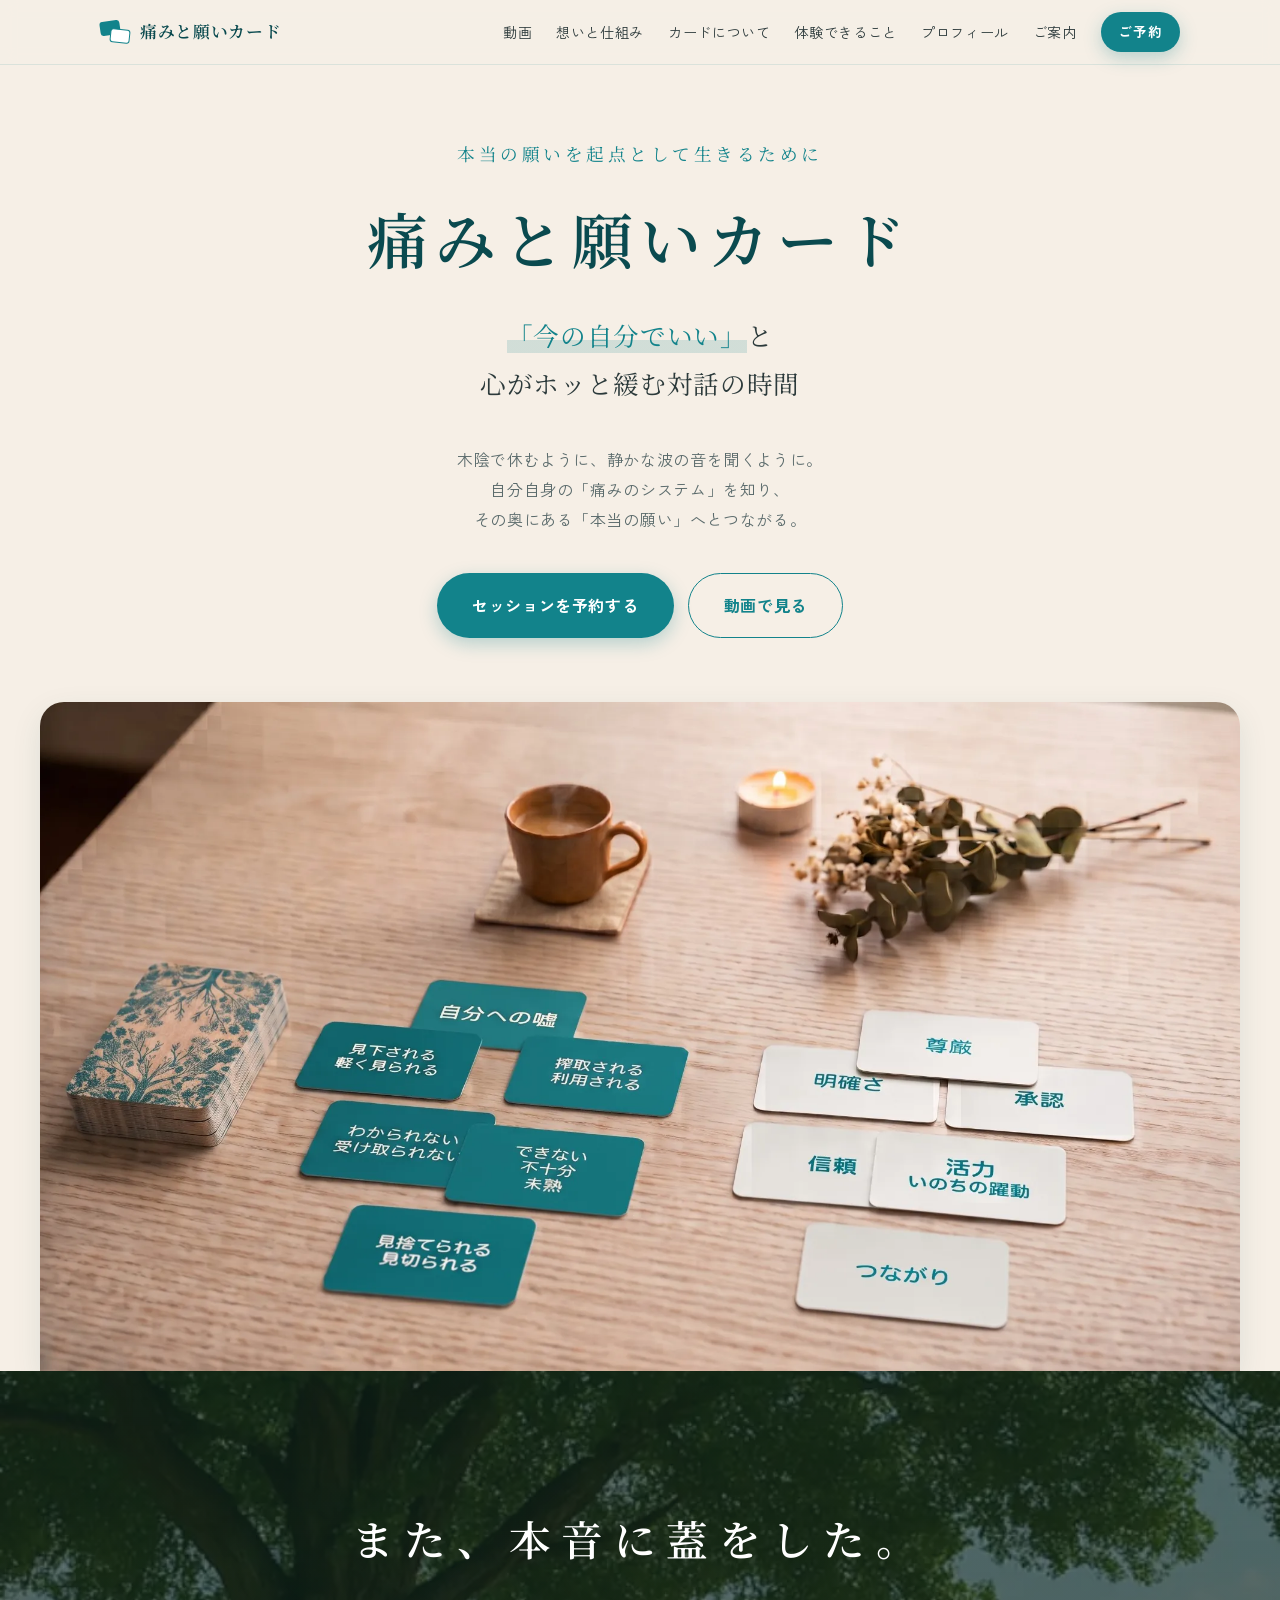
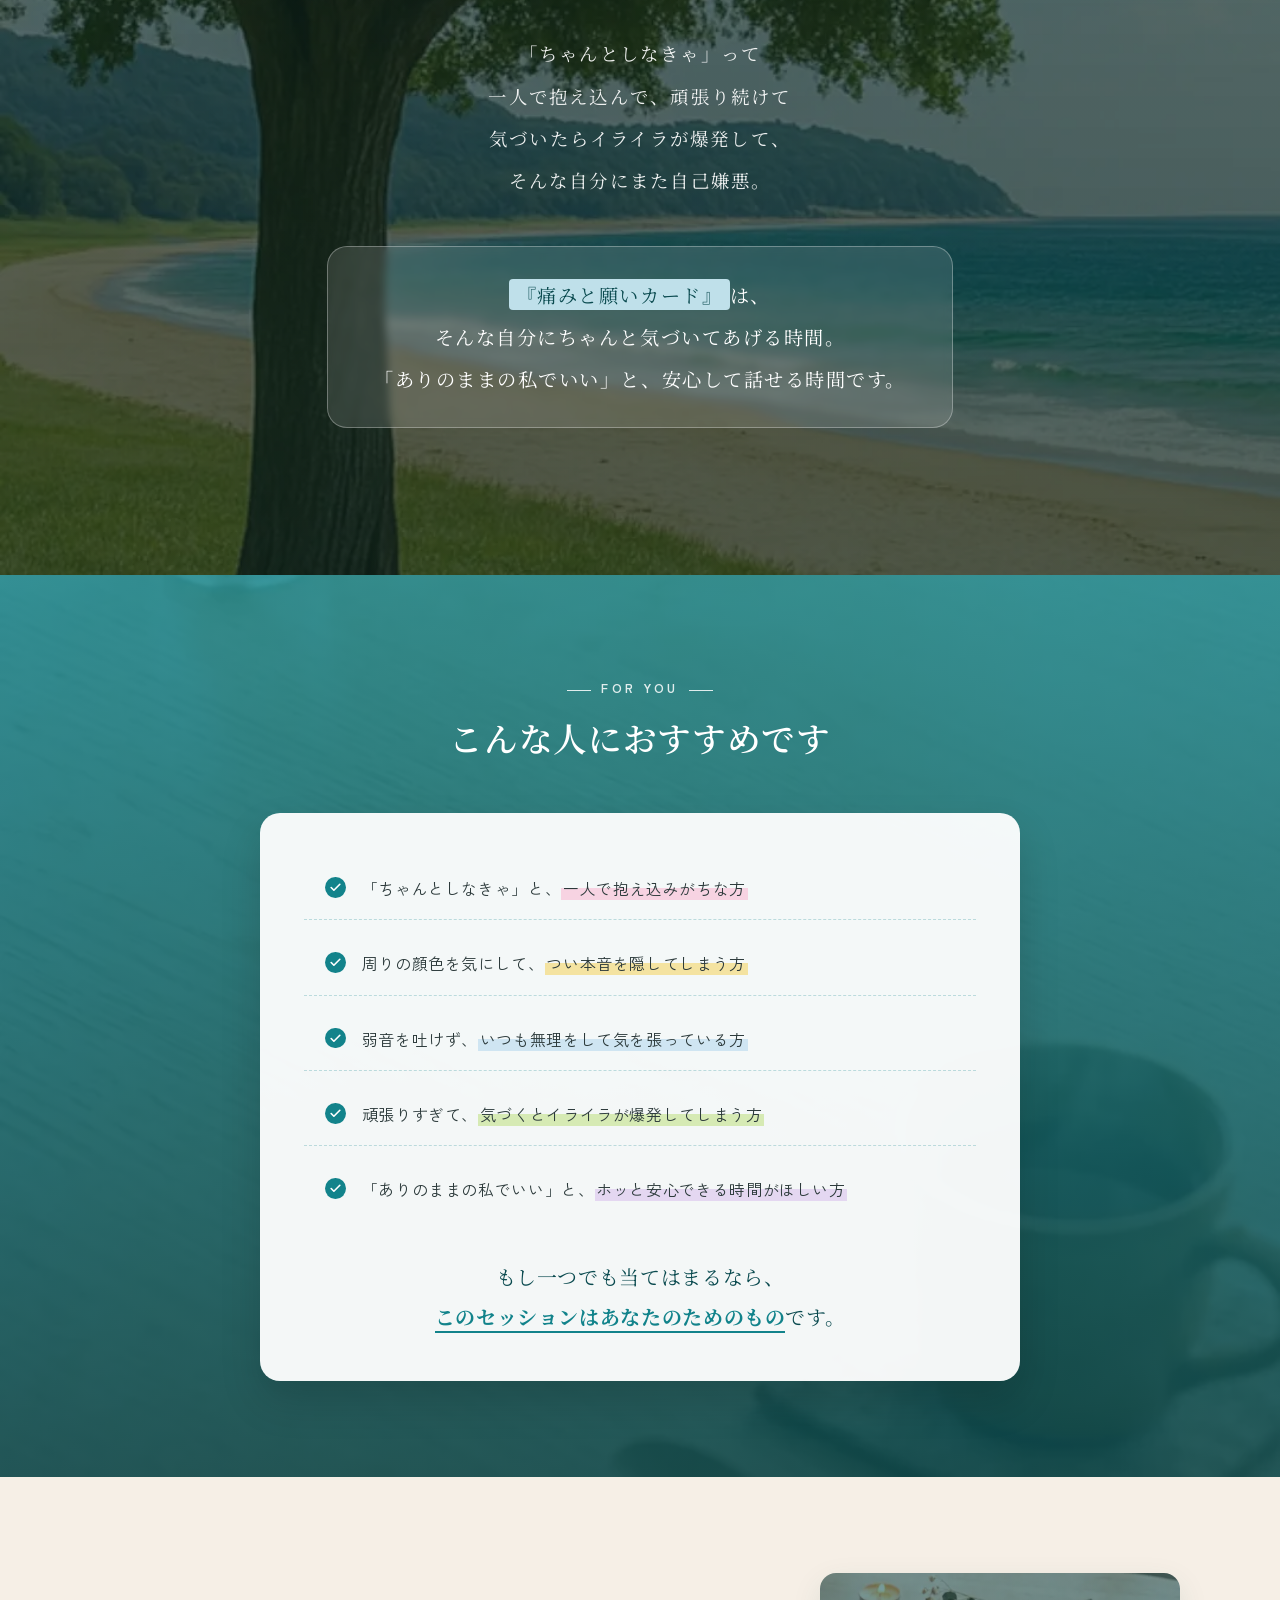
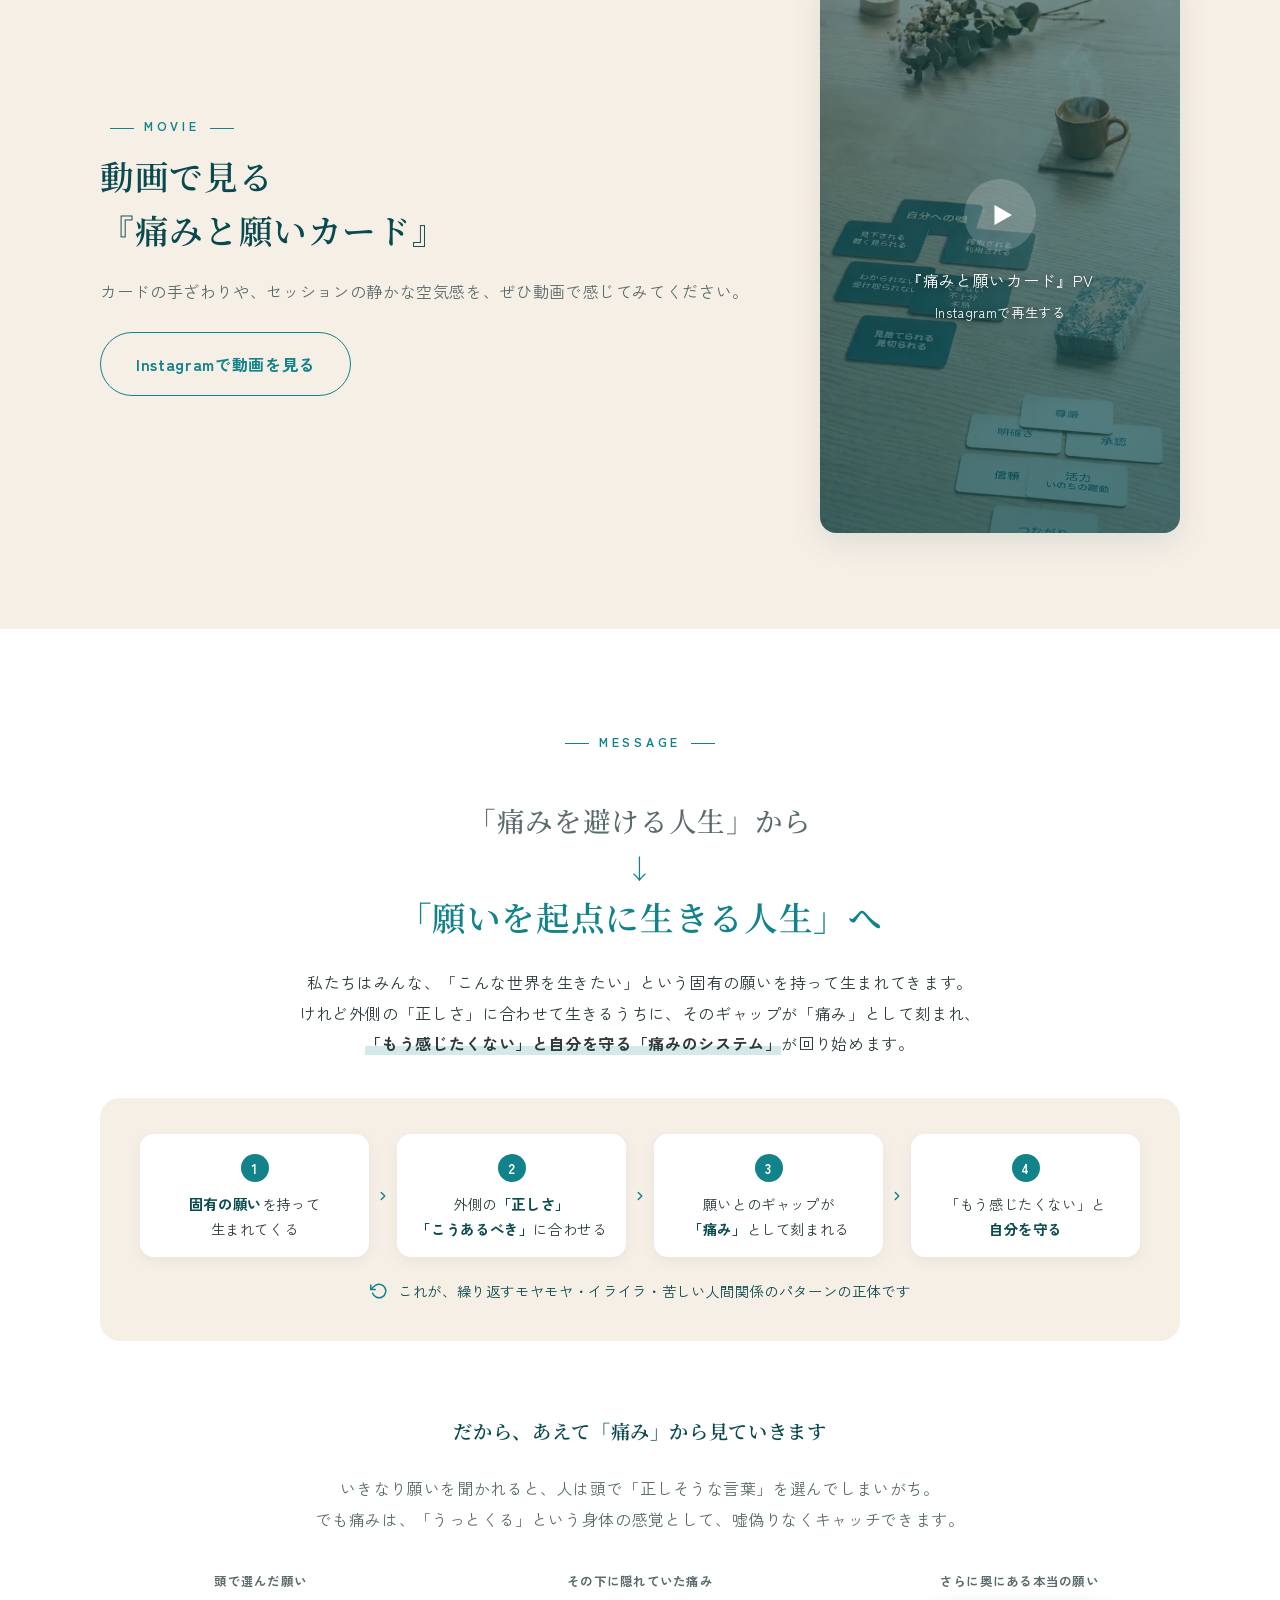
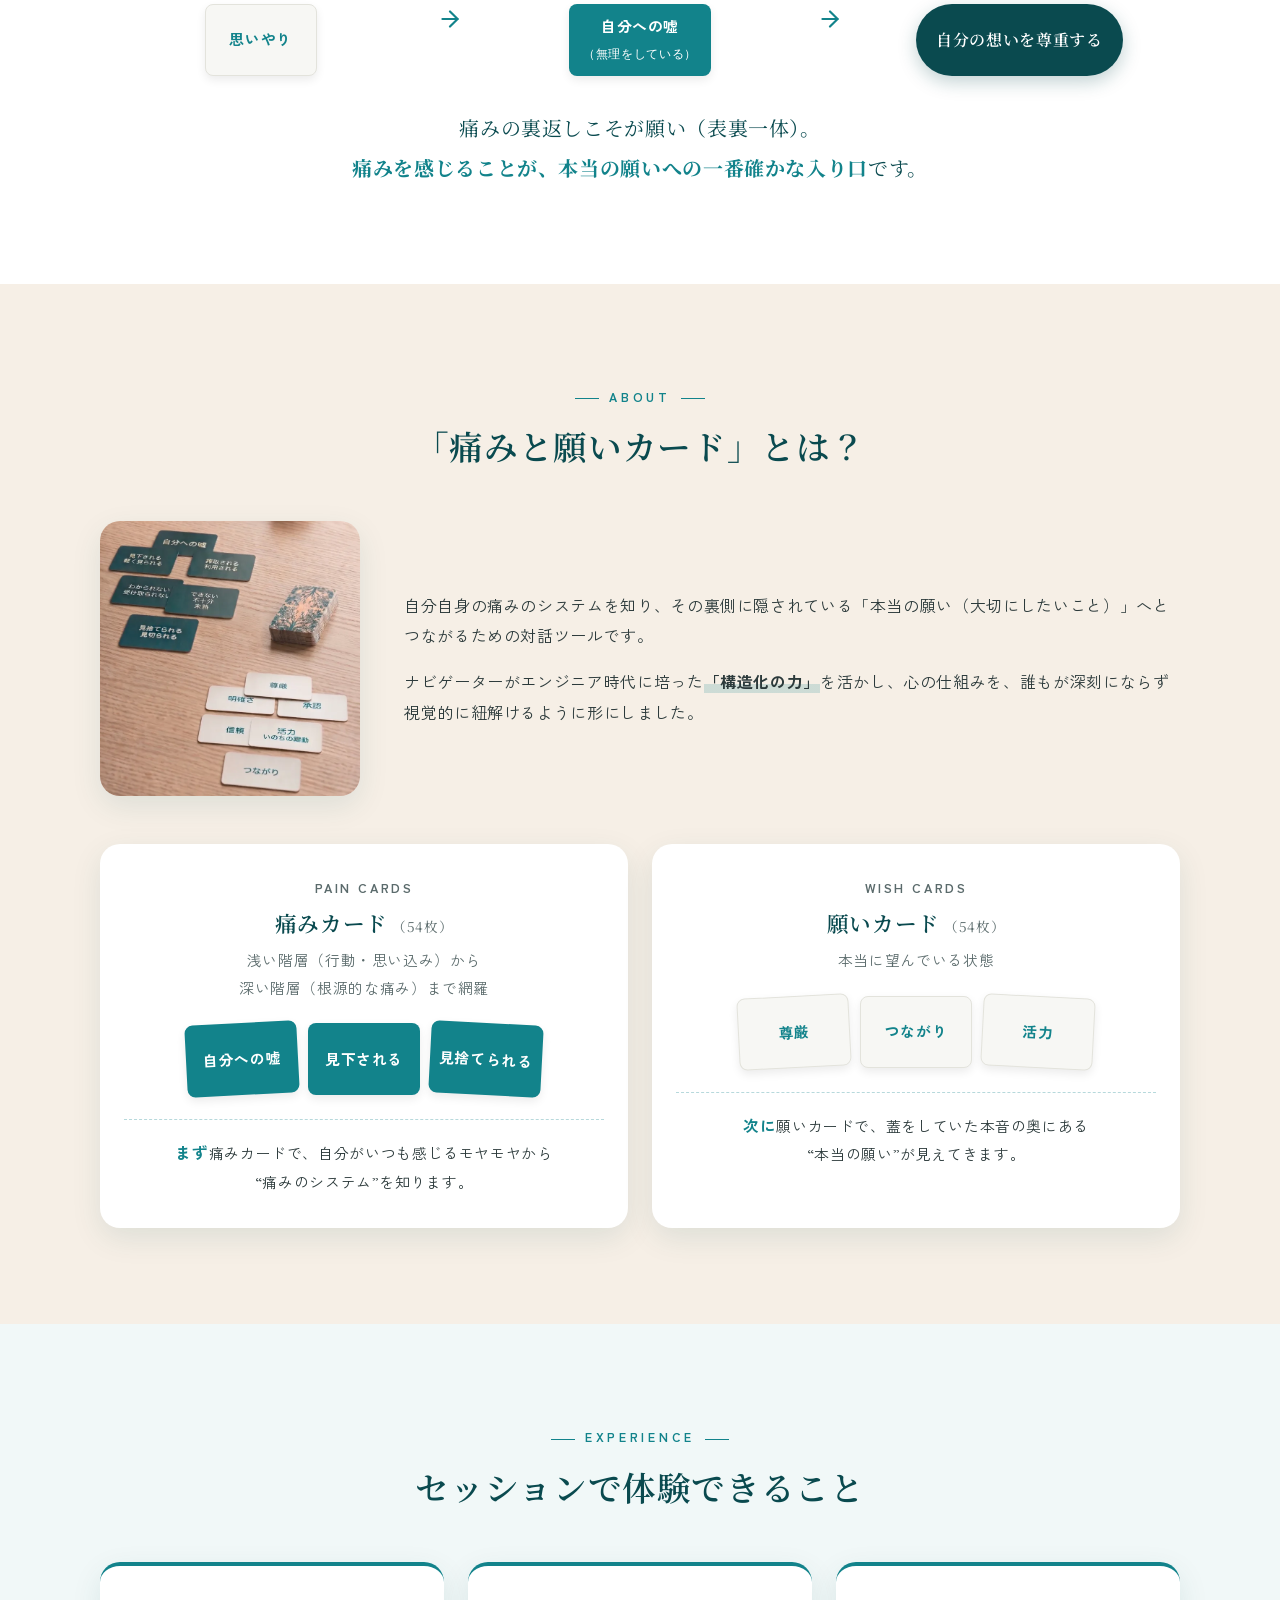
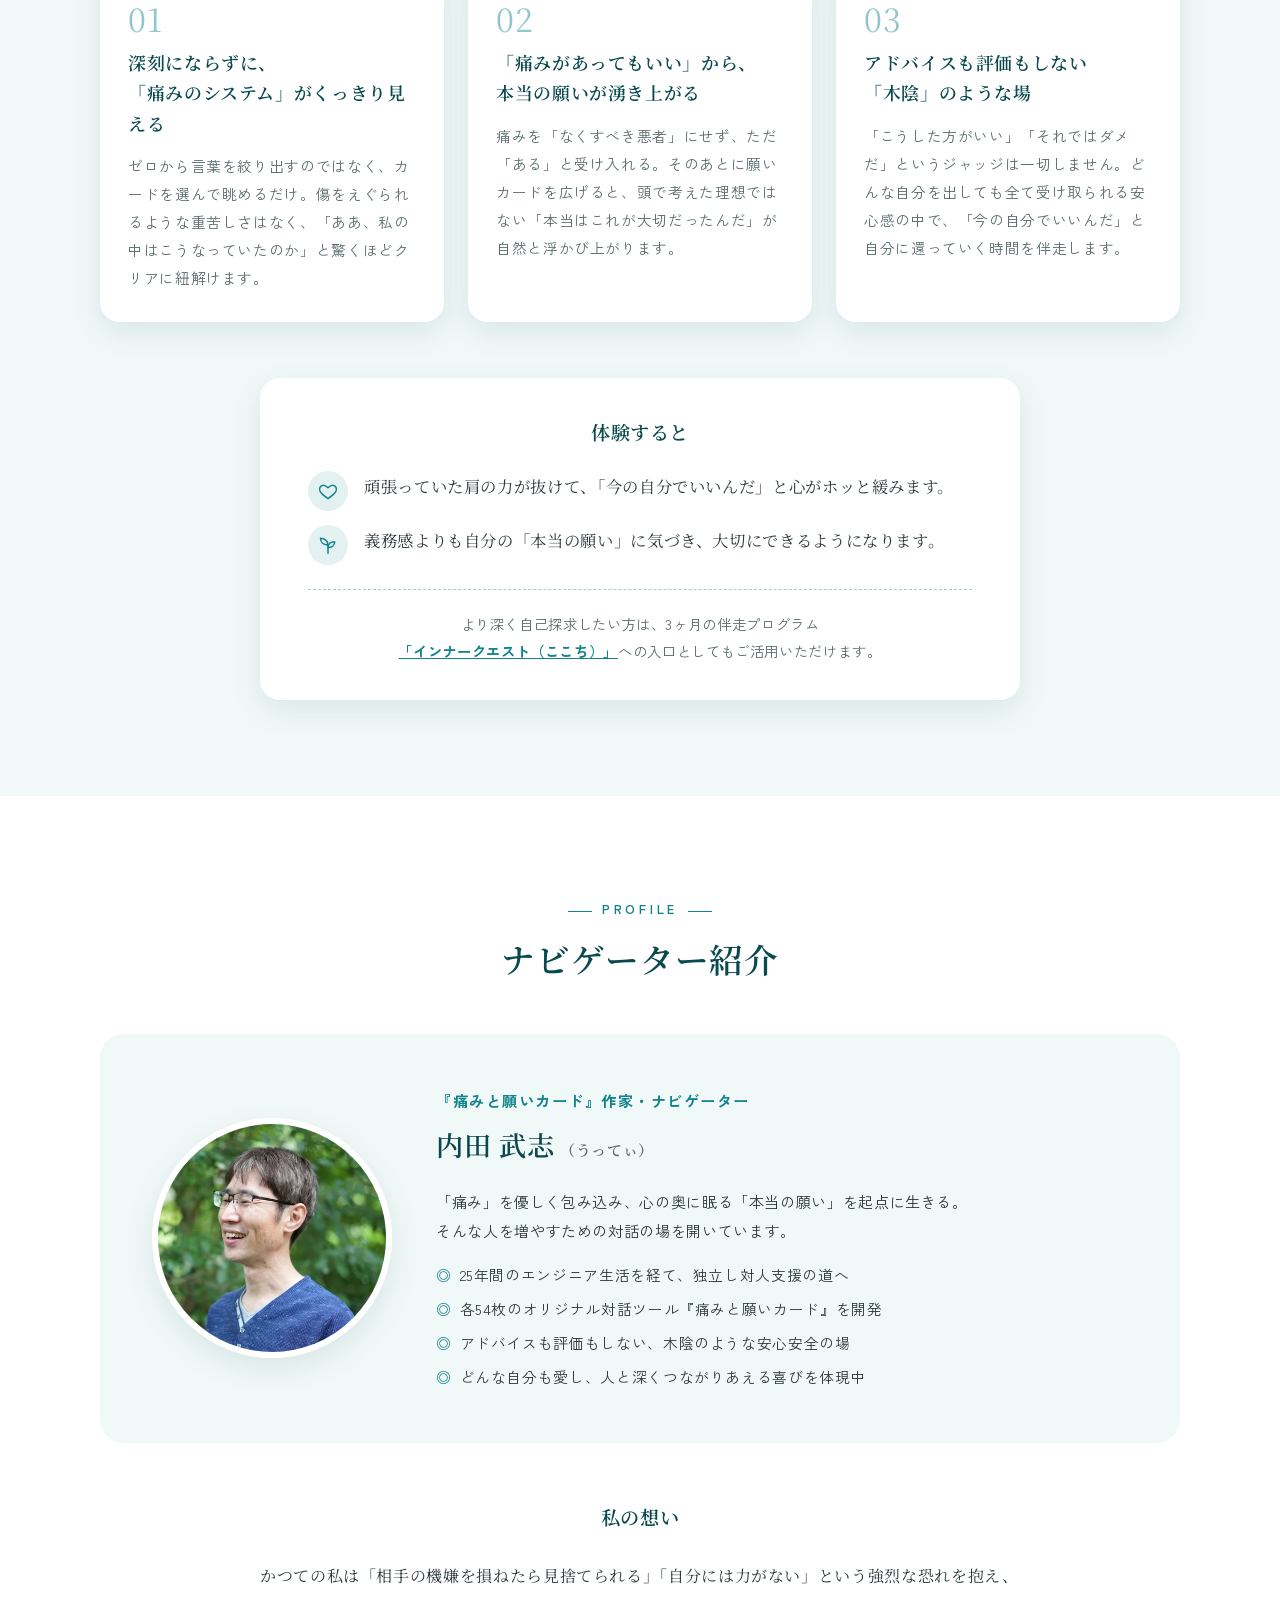
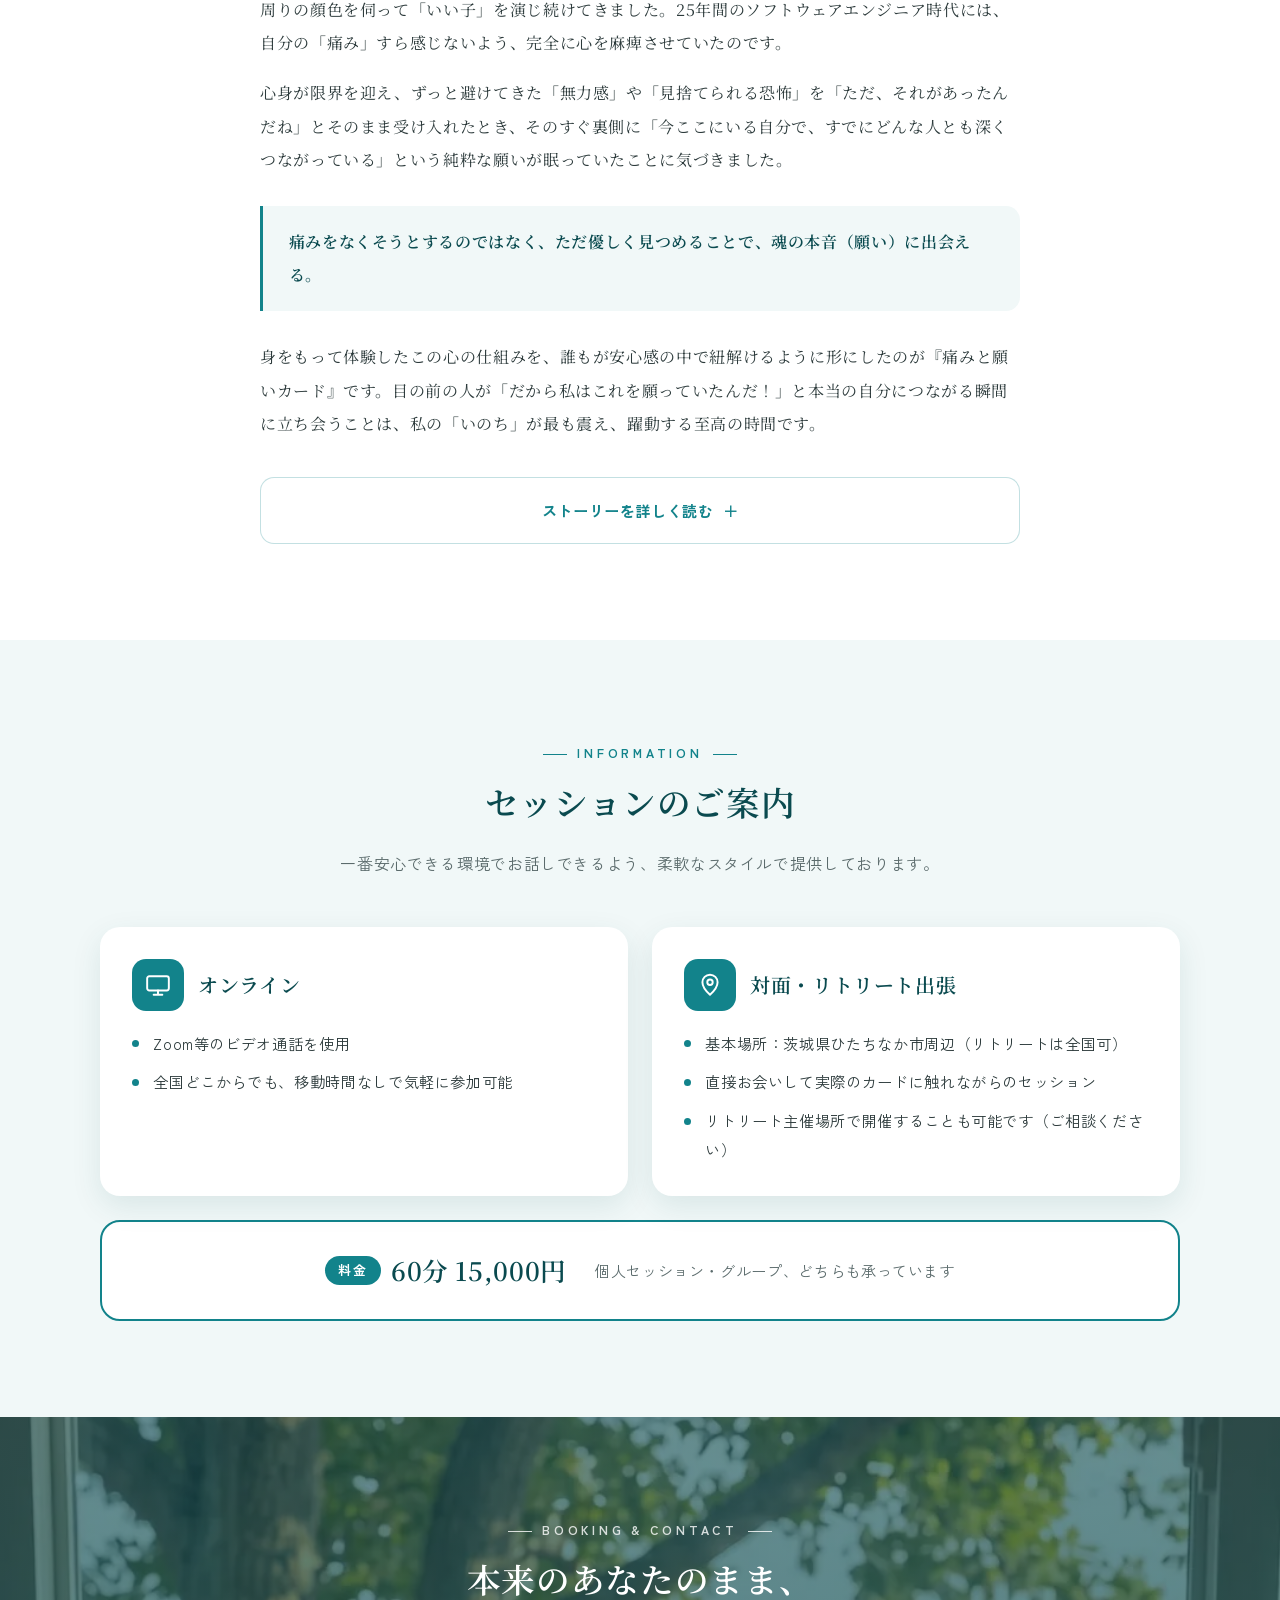
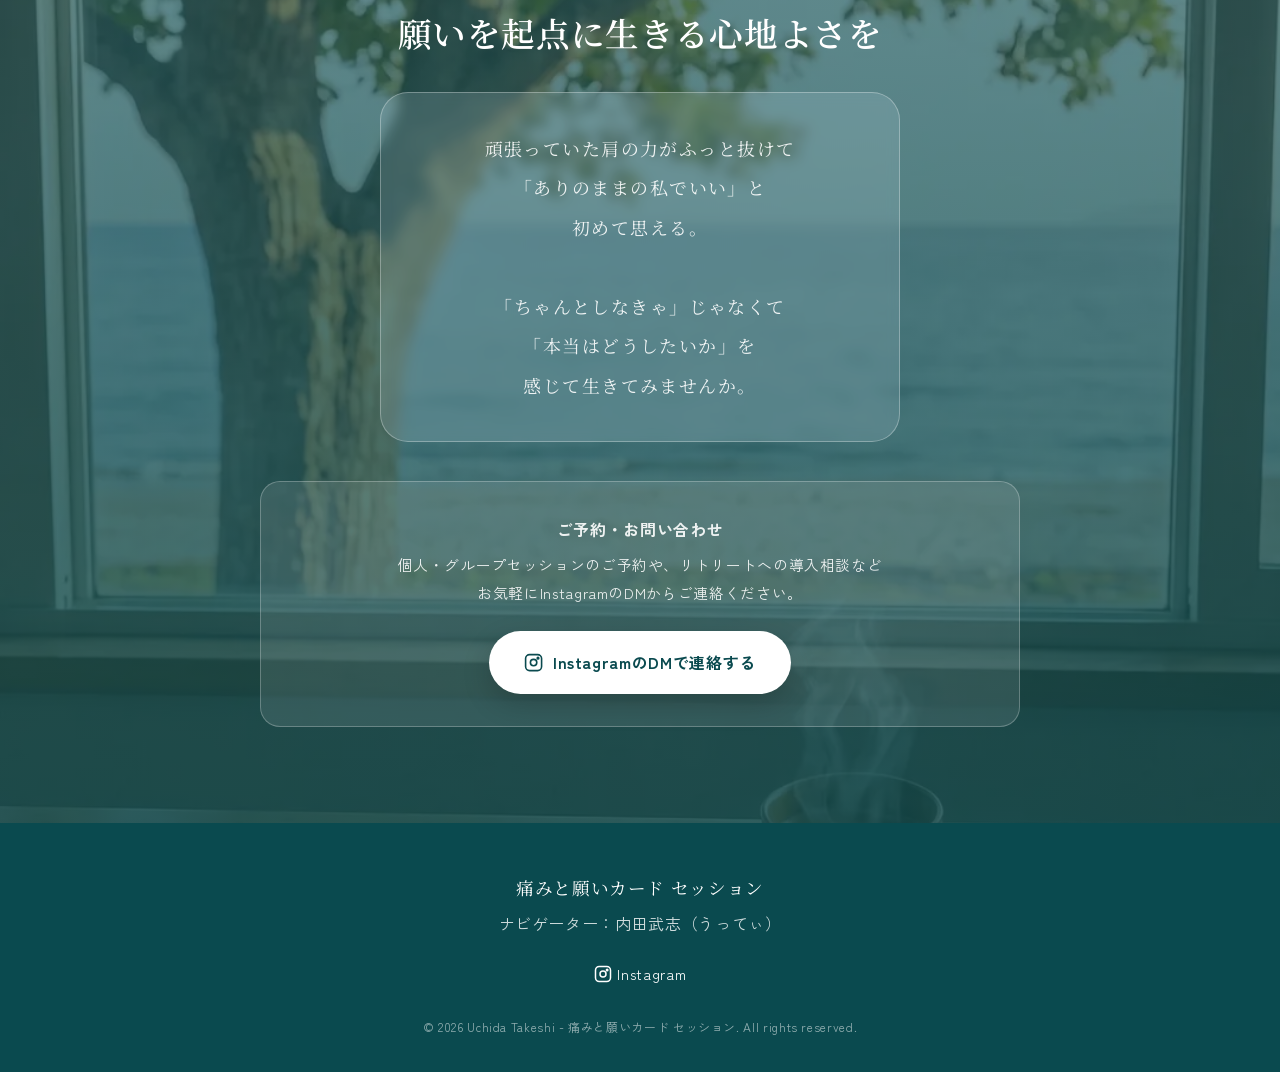
==== commit 50d49bab: "Bring Instagram post copy and backgrounds into the LP - Add a hook section (また、本音に蓋をした。) over the tr" ====
--- a/index.html
+++ b/index.html
@@ -128,6 +128,25 @@
       content: ""; position: absolute; left: 1.3em; top: 1.25em; width: 1.3em; height: 1.3em; border-radius: 50%;
       background: var(--main) url("data:image/svg+xml,%3Csvg xmlns='http://www.w3.org/2000/svg' viewBox='0 0 24 24' fill='none' stroke='white' stroke-width='3' stroke-linecap='round' stroke-linejoin='round'%3E%3Cpolyline points='20 6 9 17 4 12'/%3E%3C/svg%3E") center / 62% no-repeat;
     }
+    .target {
+      background: linear-gradient(rgba(18, 131, 139, .84), rgba(10, 74, 79, .88)), url("images/bg-table.webp") center 70% / cover no-repeat;
+    }
+    .target .eyebrow { color: rgba(255,255,255,.85); }
+    .target .section-title { color: var(--white); }
+    .target__panel { background: rgba(255,255,255,.95); border-radius: 20px; padding: clamp(24px, 5vw, 44px); box-shadow: 0 20px 40px rgba(0,0,0,.15); }
+    .target .check-list li { background: transparent; border: 0; border-bottom: 1px dashed rgba(18, 131, 139, .25); border-radius: 0; }
+    .target .check-list li:last-child { border-bottom: 0; }
+    @media (max-width: 640px) {
+      .target__panel { padding: 20px 16px; }
+      .target .check-list li { padding: .9em .4em .9em 2.8em; }
+      .target .check-list li::before { left: .4em; top: 1.15em; }
+    }
+    .hl { padding: 0 .1em; }
+    .hl--pink { background: linear-gradient(transparent 52%, #f7d3e2 52%); }
+    .hl--yellow { background: linear-gradient(transparent 52%, #f4e3a1 52%); }
+    .hl--blue { background: linear-gradient(transparent 52%, #cfe5f2 52%); }
+    .hl--green { background: linear-gradient(transparent 52%, #d6eab4 52%); }
+    .hl--purple { background: linear-gradient(transparent 52%, #e4d7f1 52%); }
     .target__msg { margin-top: 36px; text-align: center; font-family: var(--serif); font-size: clamp(1.05rem, 2.8vw, 1.25rem); color: var(--main-deep); line-height: 2; margin-bottom: 0; }
     .target__msg strong { color: var(--main); border-bottom: 2px solid var(--main); }
 
@@ -138,9 +157,10 @@
     .movie__frame .instagram-media { margin: 0 auto !important; min-width: 0 !important; width: 100% !important; border-radius: 16px !important; box-shadow: var(--shadow) !important; }
     .movie__fallback {
       display: grid; place-items: center; align-content: center; gap: 14px; aspect-ratio: 9 / 14; width: 100%;
-      border-radius: 16px; background: linear-gradient(160deg, var(--main) 0%, var(--main-deep) 100%);
+      border-radius: 16px; background: linear-gradient(rgba(10, 74, 79, .55), rgba(10, 74, 79, .72)), url("images/bg-cards.webp") center / cover no-repeat;
       color: var(--white) !important; text-decoration: none; text-align: center; padding: 24px;
     }
+    .movie__fallback span { text-shadow: 0 1px 8px rgba(0,0,0,.45); }
     .movie__play { width: 72px; height: 72px; border-radius: 50%; background: rgba(255,255,255,.18); display: grid; place-items: center; }
     .movie__play svg { width: 30px; height: 30px; margin-left: 4px; }
     .movie__text .lead { margin-bottom: 1.6em; }
@@ -193,9 +213,11 @@
 
     /* ---------- About ---------- */
     .about__intro { display: grid; grid-template-columns: 260px 1fr; gap: 44px; align-items: center; margin-bottom: 48px; }
-    .about__intro img { border-radius: 20px; box-shadow: var(--shadow); }
+    .about__intro img { border-radius: 20px; box-shadow: var(--shadow); aspect-ratio: 720 / 760; object-fit: cover; }
     @media (max-width: 760px) { .about__intro { grid-template-columns: 1fr; gap: 24px; } .about__intro img { max-width: 240px; margin-inline: auto; } }
-    .about__cards { display: grid; grid-template-columns: 1fr 1fr; gap: 24px; margin-bottom: 64px; }
+    .about__cards { display: grid; grid-template-columns: 1fr 1fr; gap: 24px; }
+    .deck__step { margin: 24px 0 0; padding-top: 18px; border-top: 1px dashed rgba(18, 131, 139, .3); font-size: .93rem; line-height: 1.9; }
+    .deck__step b { color: var(--main); font-size: 1.05em; }
     @media (max-width: 720px) { .about__cards { grid-template-columns: 1fr; } }
     .deck { background: var(--white); border-radius: 20px; padding: 32px 24px; box-shadow: var(--shadow); text-align: center; }
     .deck__label { font-size: .8rem; font-weight: 700; letter-spacing: .2em; color: var(--ink-soft); margin-bottom: .2em; }
@@ -211,12 +233,6 @@
       .mini-cards { gap: 6px; flex-wrap: nowrap; }
       .mini-cards .chip { width: 92px; min-width: 0; min-height: 62px; font-size: .8rem; }
     }
-    .flow__steps { list-style: none; padding: 0; margin: 0; display: grid; grid-template-columns: repeat(4, 1fr); gap: 14px; }
-    @media (max-width: 860px) { .flow__steps { grid-template-columns: 1fr 1fr; } }
-    @media (max-width: 480px) { .flow__steps { grid-template-columns: 1fr; } }
-    .flow__steps li { background: var(--main); color: var(--white); border-radius: var(--radius); padding: 20px; font-size: .92rem; line-height: 1.75; }
-    .flow__steps li:nth-child(n+3) { background: var(--main-deep); }
-    .flow__steps b { display: block; font-size: .75rem; letter-spacing: .2em; opacity: .75; margin-bottom: .3em; }
 
     /* ---------- Experience ---------- */
     .exp { display: grid; grid-template-columns: repeat(3, 1fr); gap: 24px; }
@@ -276,11 +292,19 @@
     .plan li::before { content: ""; position: absolute; left: 0; top: .78em; width: 7px; height: 7px; border-radius: 50%; background: var(--main); }
 
     /* ---------- Contact ---------- */
-    .contact { background: linear-gradient(135deg, var(--main) 0%, var(--main-deep) 100%); color: var(--white); text-align: center; }
+    .contact {
+      background: linear-gradient(rgba(10, 74, 79, .62), rgba(10, 74, 79, .82)), url("images/bg-window.webp") center 35% / cover no-repeat;
+      color: var(--white); text-align: center;
+    }
     .contact .eyebrow { color: rgba(255,255,255,.8); }
     .contact .section-title { color: var(--white); }
     .contact p { color: rgba(255,255,255,.9); }
-    .contact__closing { font-family: var(--serif); line-height: 2.1; margin: 1.6em 0 2em; }
+    .contact__closing {
+      font-family: var(--serif); font-size: clamp(1rem, 2.6vw, 1.12rem); line-height: 2.2; letter-spacing: .08em; margin: 1.8em auto 2.2em;
+      max-width: 520px; padding: 2em 1.6em; border-radius: 28px;
+      background: rgba(205, 230, 240, .16); border: 1px solid rgba(255,255,255,.3);
+      backdrop-filter: blur(6px); -webkit-backdrop-filter: blur(6px);
+    }
     .contact__box { background: rgba(255,255,255,.1); border: 1px solid rgba(255,255,255,.25); border-radius: 20px; padding: 32px 24px; }
     .contact .btn { background: var(--white); color: var(--main-deep) !important; margin-top: .6em; box-shadow: 0 10px 28px rgba(0,0,0,.18); }
     .contact .btn:hover { background: var(--wood); }
@@ -293,6 +317,30 @@
     .footer__nav a:hover { text-decoration: underline; }
     .footer__nav svg { width: 18px; height: 18px; }
     .footer small { font-size: .75rem; opacity: .7; }
+
+    /* ---------- Hook (Instagram投稿1) ---------- */
+    .hook {
+      color: var(--white); text-align: center; padding: 128px 0;
+      background: linear-gradient(rgba(16, 38, 30, .62), rgba(16, 38, 30, .72)), url("images/bg-tree.webp") center 62% / cover no-repeat;
+    }
+    .hook__title { font-family: var(--serif); font-weight: 600; font-size: clamp(1.6rem, 5vw, 2.6rem); letter-spacing: .25em; margin: 0 0 1.3em; }
+    .hook__text { font-family: var(--serif); font-size: clamp(.98rem, 2.6vw, 1.15rem); line-height: 2.3; letter-spacing: .12em; color: rgba(255,255,255,.92); margin: 0 0 2.4em; }
+    .hook__answer {
+      display: inline-block; font-family: var(--serif); font-size: clamp(1rem, 2.8vw, 1.2rem); line-height: 2.2; letter-spacing: .08em;
+      background: rgba(255,255,255,.12); border: 1px solid rgba(255,255,255,.3); border-radius: 20px;
+      padding: 1.4em clamp(1.2em, 4vw, 2.4em); backdrop-filter: blur(4px); -webkit-backdrop-filter: blur(4px);
+    }
+    .hook__answer mark { background: #bfe0ea; color: var(--main-deep); padding: .1em .4em; border-radius: 4px; }
+    @media (max-width: 640px) { .hook { padding: 96px 0; } }
+
+    /* ---------- Price ---------- */
+    .price {
+      margin-top: 24px; background: var(--white); border: 2px solid var(--main); border-radius: 20px; padding: 24px 32px;
+      display: flex; flex-wrap: wrap; align-items: center; justify-content: center; gap: 8px 28px; text-align: center;
+    }
+    .price__label { display: inline-block; background: var(--main); color: var(--white); font-size: .8rem; font-weight: 700; letter-spacing: .15em; padding: .2em 1em; border-radius: 999px; margin-right: .8em; vertical-align: middle; }
+    .price__value { font-family: var(--serif); font-weight: 600; font-size: 1.6rem; color: var(--main-deep); vertical-align: middle; }
+    .price p { margin: 0; color: var(--ink-soft); font-size: .95rem; }
 
     /* ---------- Fade-in ---------- */
     .reveal { opacity: 0; transform: translateY(24px); transition: opacity .9s ease, transform .9s ease; }
@@ -352,21 +400,32 @@
       </div>
     </section>
 
+    <!-- Hook -->
+    <section class="hook" id="hook">
+      <div class="narrow">
+        <h2 class="hook__title reveal">また、本音に蓋をした。</h2>
+        <p class="hook__text reveal">「ちゃんとしなきゃ」って<br>一人で抱え込んで、頑張り続けて<br>気づいたらイライラが爆発して、<br>そんな自分にまた自己嫌悪。</p>
+        <p class="hook__answer reveal"><mark>『痛みと願いカード』</mark>は、<br>そんな自分に<br class="sp-only">ちゃんと気づいてあげる時間。<br>「ありのままの私でいい」と、<br class="sp-only">安心して話せる時間です。</p>
+      </div>
+    </section>
+
     <!-- Target -->
-    <section class="bg-white" id="target">
+    <section class="target" id="target">
       <div class="narrow">
         <div class="section-head reveal">
-          <span class="eyebrow">TARGET</span>
-          <h2 class="section-title">こんなお悩みはありませんか？</h2>
-        </div>
-        <ul class="check-list">
-          <li class="reveal">「ちゃんとしなきゃ」と一人で抱え込み、頑張り続けている</li>
-          <li class="reveal">相手の顔色を先回りして読み、自己犠牲を重ねて疲れ果てている</li>
-          <li class="reveal">気持ちをわかられずに、気づいたらイライラや不安が爆発してしまい、自己嫌悪している</li>
-          <li class="reveal">無理に頑張らなくても「今の自分でいい」と丸ごと受け入れてもらえる、安心できる居場所が欲しい</li>
-          <li class="reveal">義務感からやるのをやめて、本当は自分がどうしたいかを感じて生きたい</li>
-        </ul>
-        <p class="target__msg reveal">もし一つでも当てはまるなら、<br><strong>このセッションはあなたのためのもの</strong>です。</p>
+          <span class="eyebrow">FOR YOU</span>
+          <h2 class="section-title">こんな人におすすめです</h2>
+        </div>
+        <div class="target__panel reveal">
+          <ul class="check-list">
+            <li>「ちゃんとしなきゃ」と、<span class="hl hl--pink">一人で抱え込みがちな方</span></li>
+            <li>周りの顔色を気にして、<span class="hl hl--yellow">つい本音を隠してしまう方</span></li>
+            <li>弱音を吐けず、<span class="hl hl--blue">いつも無理をして気を張っている方</span></li>
+            <li>頑張りすぎて、<span class="hl hl--green">気づくとイライラが爆発してしまう方</span></li>
+            <li>「ありのままの私でいい」と、<span class="hl hl--purple">ホッと安心できる時間がほしい方</span></li>
+          </ul>
+          <p class="target__msg">もし一つでも当てはまるなら、<br><strong>このセッションは<br class="sp-only">あなたのためのもの</strong>です。</p>
+        </div>
       </div>
     </section>
 
@@ -455,8 +514,8 @@
 
         <div class="about__intro reveal">
           <picture>
-            <source srcset="images/deck.webp" type="image/webp">
-            <img src="images/deck.jpg" width="390" height="340" alt="木のモチーフが描かれた痛みと願いカードのデッキ">
+            <source srcset="images/cards-spread.webp" type="image/webp">
+            <img src="images/cards-spread.jpg" width="720" height="760" alt="テーブルに並べられた痛みカードと願いカード、木のモチーフが描かれたカードデッキ">
           </picture>
           <div>
             <p>自分自身の痛みのシステムを知り、その裏側に隠されている「本当の願い（大切にしたいこと）」へとつながるための対話ツールです。</p>
@@ -474,6 +533,7 @@
               <span class="chip chip--pain">見下される</span>
               <span class="chip chip--pain">見捨てられる</span>
             </div>
+            <p class="deck__step"><b>まず</b>痛みカードで、自分がいつも感じるモヤモヤから<br class="pc-only">“痛みのシステム”を知ります。</p>
           </div>
           <div class="deck reveal">
             <p class="deck__label">WISH CARDS</p>
@@ -484,18 +544,10 @@
               <span class="chip chip--wish">つながり</span>
               <span class="chip chip--wish">活力</span>
             </div>
+            <p class="deck__step"><b>次に</b>願いカードで、蓋をしていた本音の奥にある<br class="pc-only">“本当の願い”が見えてきます。</p>
           </div>
         </div>
 
-        <div class="reveal">
-          <p class="sub-title">セッションの流れ</p>
-          <ol class="flow__steps">
-            <li><b>STEP 1</b>痛みカードから、「うっ」とくるカードを選ぶ</li>
-            <li><b>STEP 2</b>テーブルに並べ、自分の「痛みのシステム」を眺める</li>
-            <li><b>STEP 3</b>「その痛みがあっていい」と、ただ感じて受け入れる</li>
-            <li><b>STEP 4</b>願いカードを広げ、内側から湧き上がる「本当の願い」に出会う</li>
-          </ol>
-        </div>
       </div>
     </section>
 
@@ -666,6 +718,10 @@
             </ul>
           </article>
         </div>
+        <div class="price reveal">
+          <div><span class="price__label">料金</span><span class="price__value">60分 15,000円</span></div>
+          <p>個人セッション・グループ、どちらも承っています</p>
+        </div>
       </div>
     </section>
 
@@ -675,13 +731,16 @@
         <span class="eyebrow">BOOKING &amp; CONTACT</span>
         <h2 class="section-title">本来のあなたのまま、<br>願いを起点に生きる心地よさを</h2>
         <p class="contact__closing">
-          誰かになろうとしなくていい。<br>
-          木陰で休むように、静かな波の音を聴くように。<br>
-          あなたがあなた自身と深くつながれる時間を、<br class="pc-only">心から楽しみにしています。
+          頑張っていた肩の力がふっと抜けて<br>
+          「ありのままの私でいい」と<br>
+          初めて思える。<br><br>
+          「ちゃんとしなきゃ」じゃなくて<br>
+          「本当はどうしたいか」を<br>
+          感じて生きてみませんか。
         </p>
         <div class="contact__box">
           <p style="font-weight:700; margin-bottom:.4em;">ご予約・お問い合わせ</p>
-          <p style="font-size:.92rem;">個別セッションのご予約や、リトリートへの導入相談など<br class="pc-only">お気軽にInstagramのDMからご連絡ください。</p>
+          <p style="font-size:.92rem;">個人・グループセッションのご予約や、リトリートへの導入相談など<br class="pc-only">お気軽にInstagramのDMからご連絡ください。</p>
           <a href="https://www.instagram.com/takeshi.uchida.5203/" class="btn" target="_blank" rel="noopener">
             <svg viewBox="0 0 24 24" fill="none" stroke="currentColor" stroke-width="2" stroke-linecap="round" stroke-linejoin="round" aria-hidden="true"><rect x="2" y="2" width="20" height="20" rx="5"/><circle cx="12" cy="12" r="4"/><circle cx="17.5" cy="6.5" r="1" fill="currentColor"/></svg>
             InstagramのDMで連絡する
